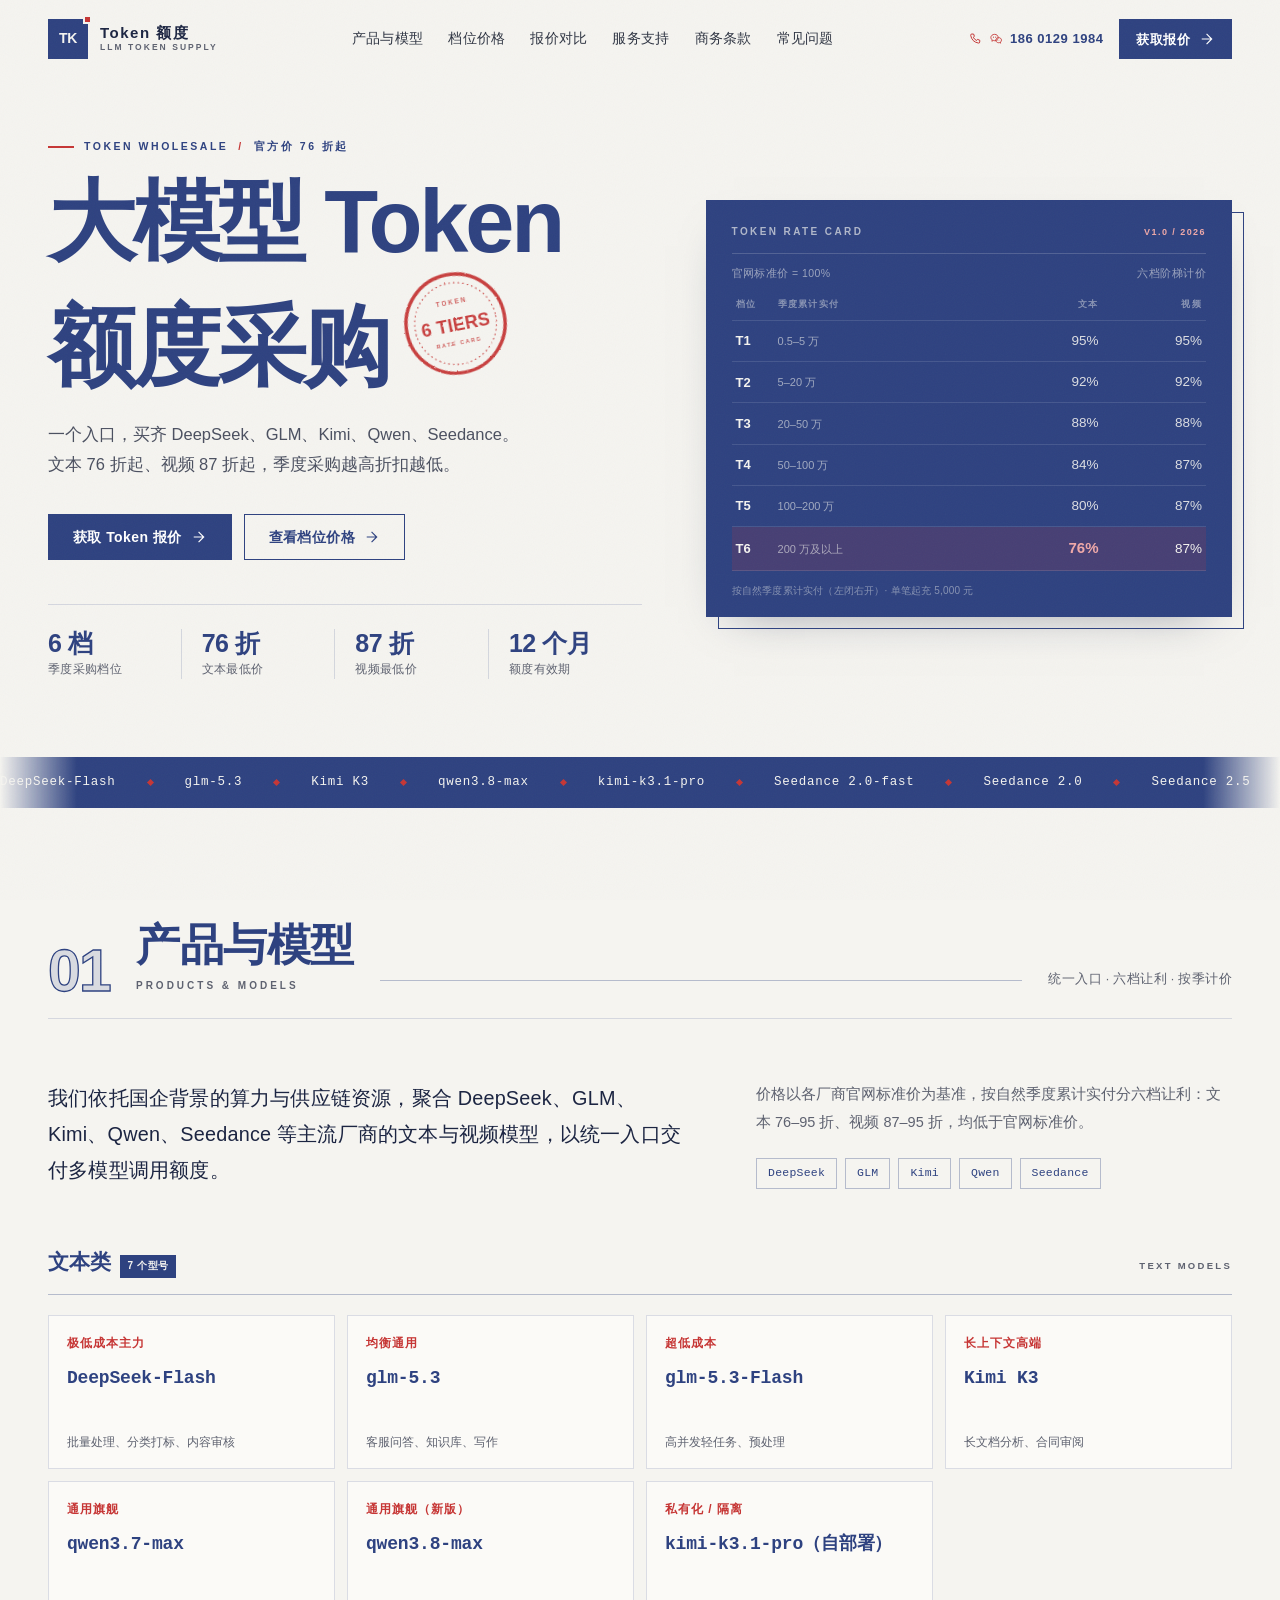
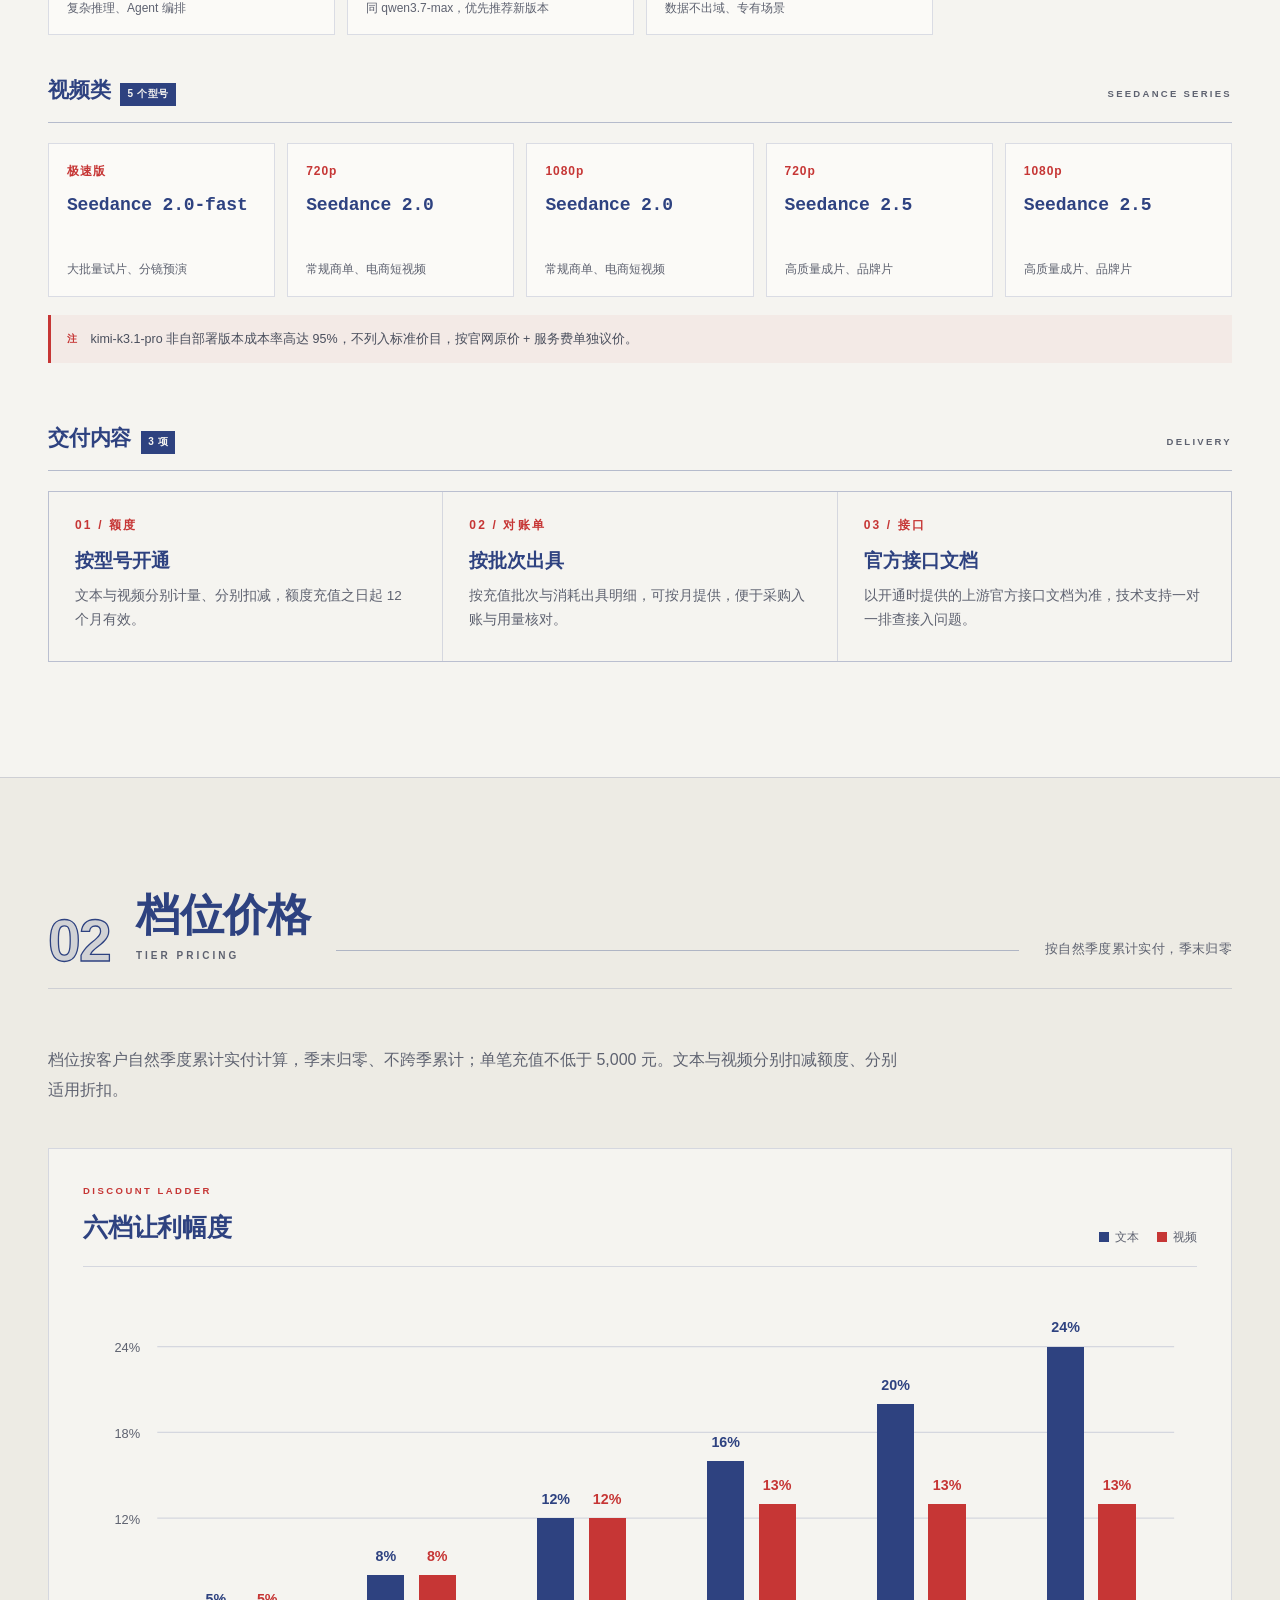
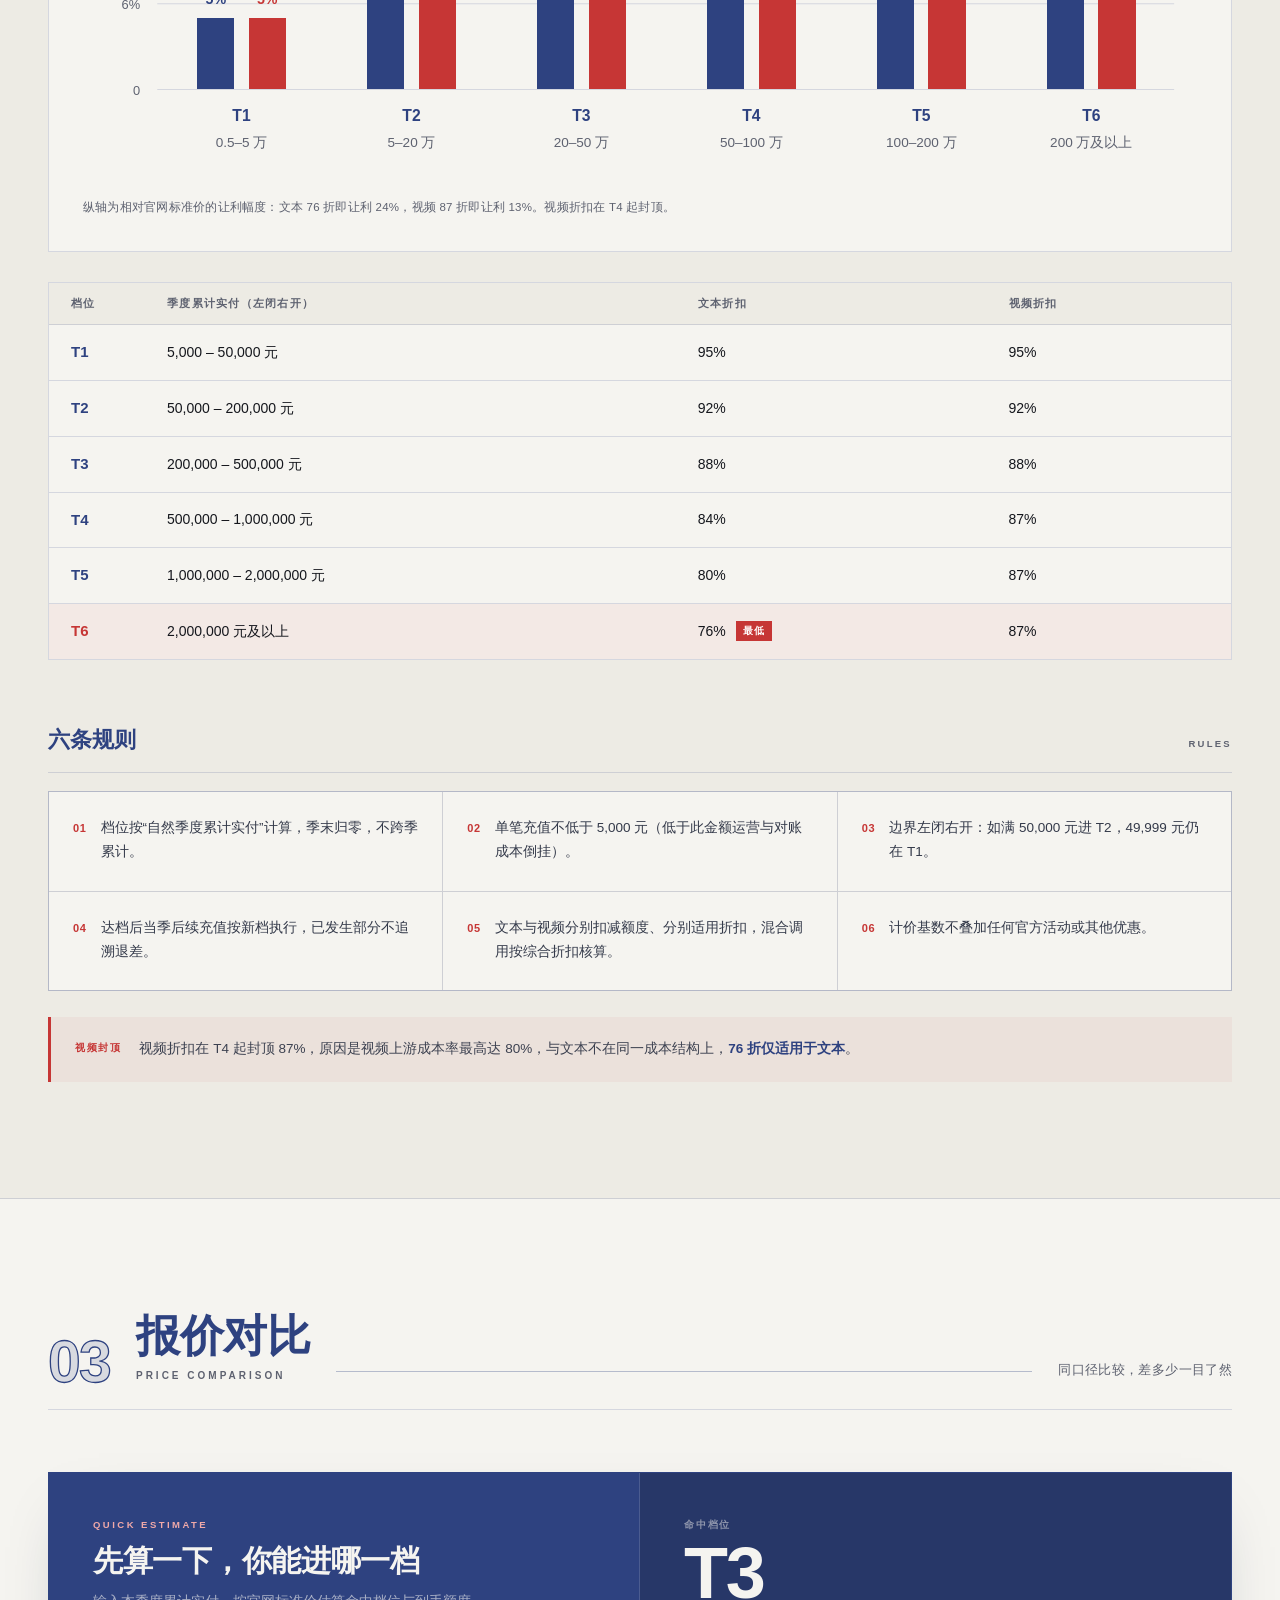
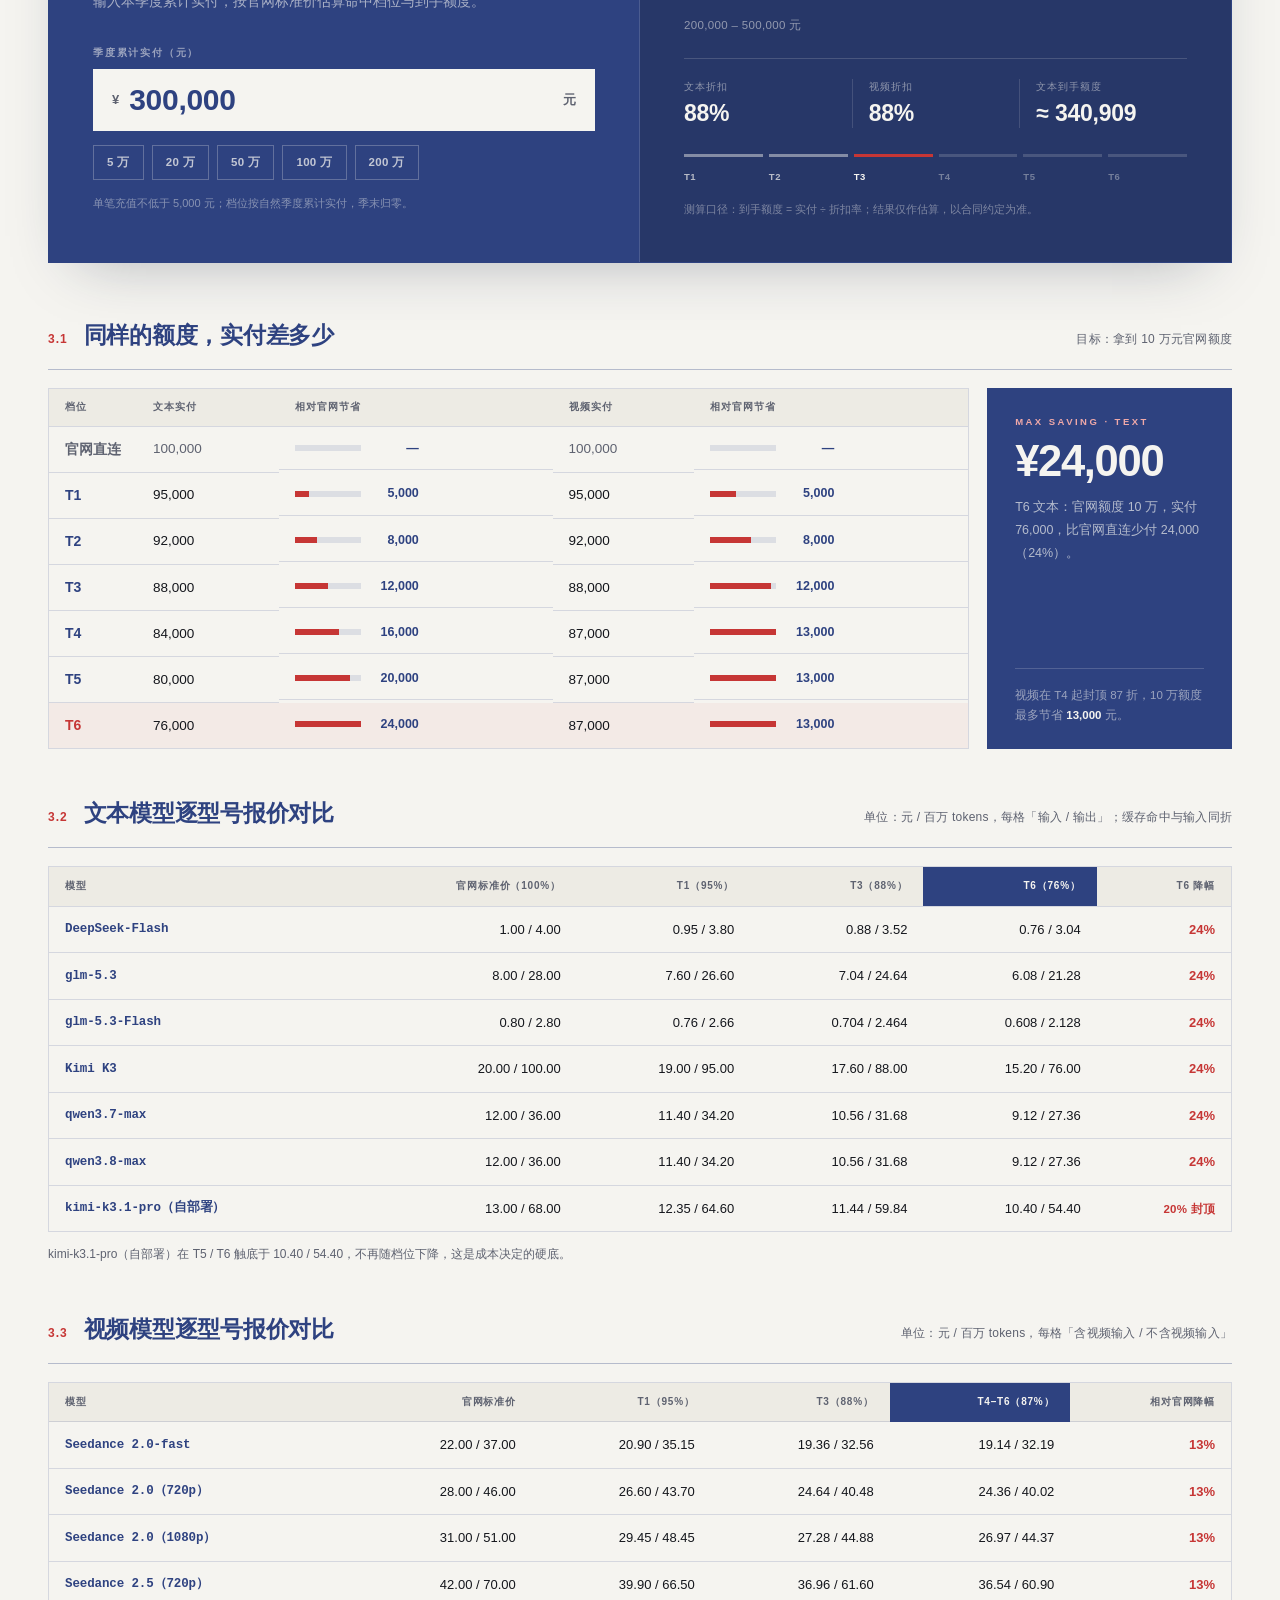
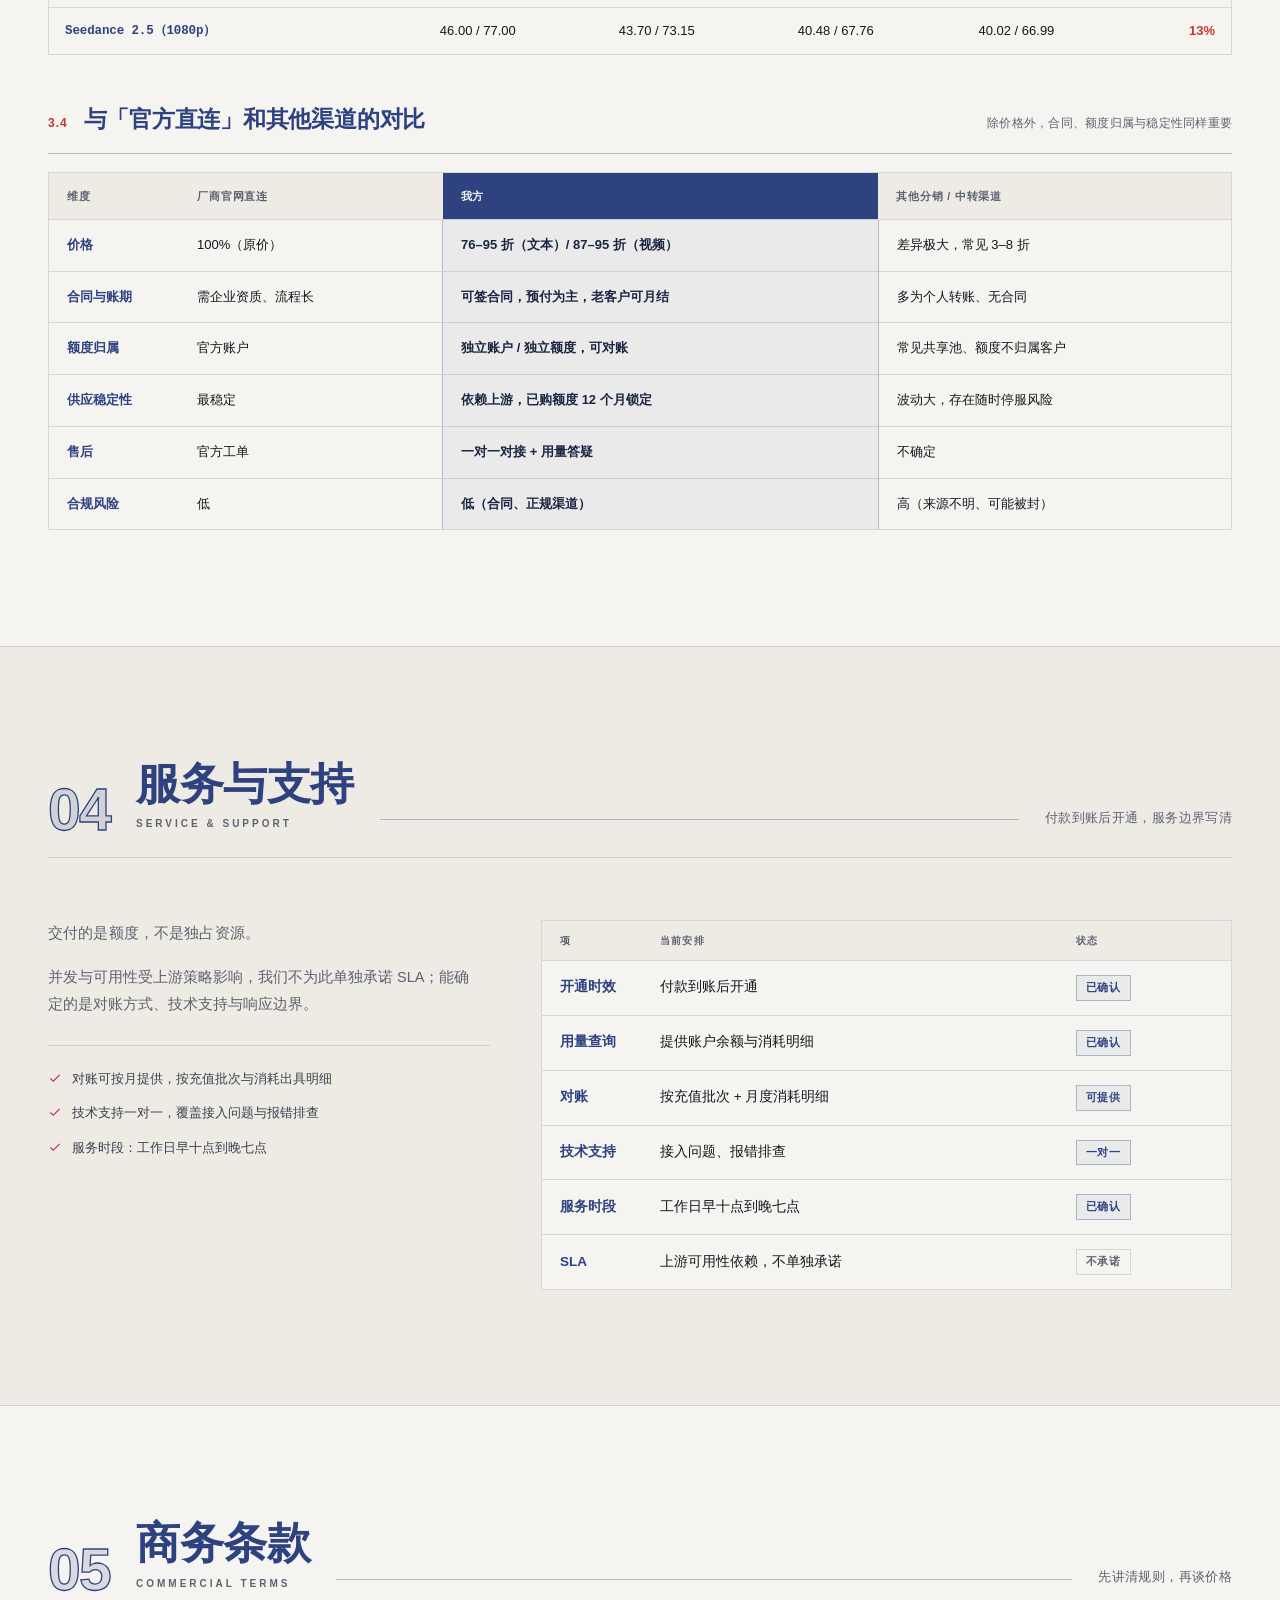
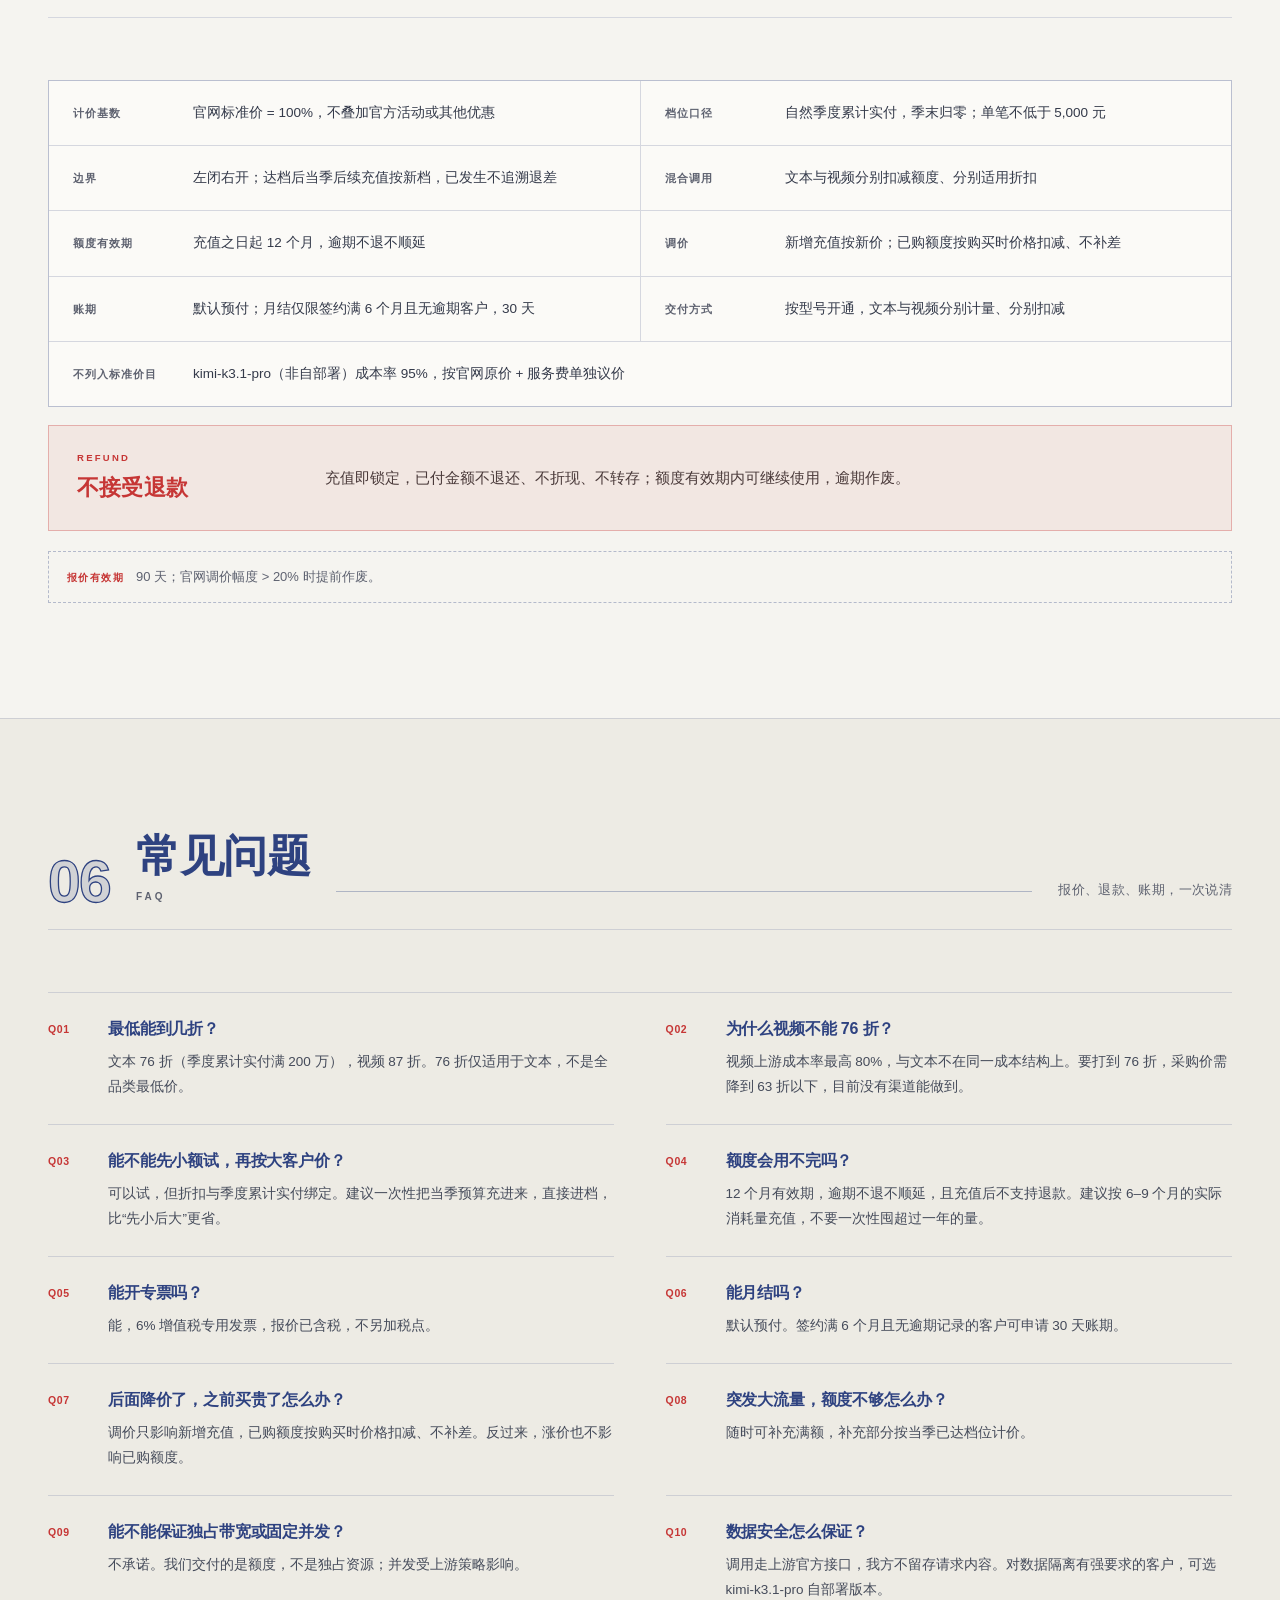
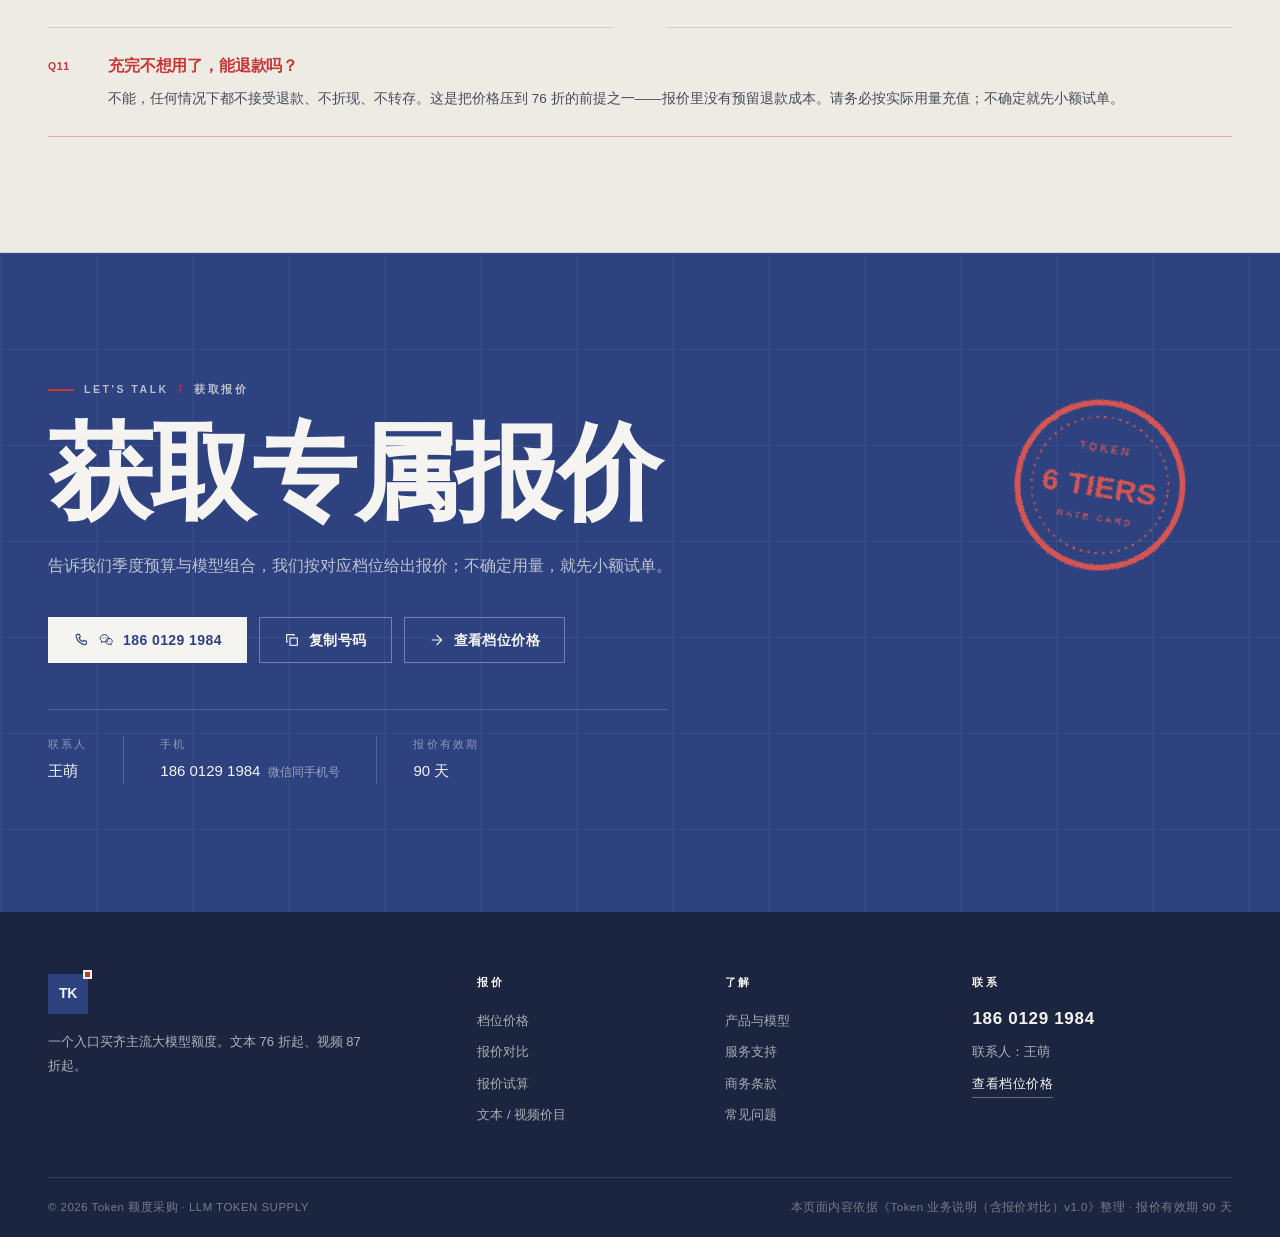
==== token/index.html @ f83b751c "恢复 Token 额度采购页（无 PDF，增值税仅保留在常见问题）" ====
<!doctype html>
<html lang="zh-CN">
<head>
  <meta charset="utf-8">
  <meta name="viewport" content="width=device-width, initial-scale=1">
  <title>大模型 Token 额度采购 · 文本 76 折起 / 视频 87 折起</title>
  <meta name="description" content="一个入口买齐 DeepSeek、GLM、Kimi、Qwen、Seedance 的文本与视频 Token 额度。官网标准价 76 折起，季度采购越高折扣越低，付款到账后开通。">
  <meta name="theme-color" content="#F5F4F0">
  <meta property="og:title" content="大模型 Token 额度采购 · 文本 76 折起 / 视频 87 折起">
  <meta property="og:description" content="一个入口买齐 DeepSeek / GLM / Kimi / Qwen / Seedance 的文本与视频额度；文本 76 折起、视频 87 折起，季度采购越高折扣越低。">
  <meta property="og:type" content="website">
  <meta property="og:url" content="https://zhizhuer9110.github.io/game-qa-site/token/">
  <meta property="og:site_name" content="Token 额度采购">
  <meta property="og:locale" content="zh_CN">
  <meta property="og:image" content="https://zhizhuer9110.github.io/game-qa-site/token/assets/og-cover.jpg">
  <meta property="og:image:width" content="1200">
  <meta property="og:image:height" content="630">
  <meta property="og:image:alt" content="大模型 Token 额度采购 · 文本 76 折起，视频 87 折起">
  <meta name="twitter:card" content="summary_large_image">
  <link rel="canonical" href="https://zhizhuer9110.github.io/game-qa-site/token/">
  <link rel="icon" href="assets/favicon.svg" type="image/svg+xml">
  <script>document.documentElement.classList.add("js");</script>
  <link rel="stylesheet" href="assets/token.css?v=20261116g">
  <script type="application/ld+json">
  {
    "@context": "https://schema.org",
    "@graph": [
      {
        "@type": "Service",
        "name": "大模型 Token 额度采购",
        "serviceType": "大模型 Token 额度采购与交付",
        "description": "一个入口买齐 DeepSeek、GLM、Kimi、Qwen、Seedance 的文本与视频 Token 额度；官网标准价 76 折起，按自然季度累计实付分六档计价。",
        "areaServed": "CN",
        "provider": {
          "@type": "Organization",
          "name": "Token 额度采购",
          "telephone": "+86-186-0129-1984"
        }
      },
      {
        "@type": "FAQPage",
        "mainEntity": [
          {"@type":"Question","name":"最低能到几折？","acceptedAnswer":{"@type":"Answer","text":"文本 76 折（季度累计实付满 200 万），视频 87 折。76 折仅适用于文本，不是全品类最低价。"}},
          {"@type":"Question","name":"为什么视频不能 76 折？","acceptedAnswer":{"@type":"Answer","text":"视频上游成本率最高 80%，与文本不在同一成本结构上。要打到 76 折，采购价需降到 63 折以下，目前没有渠道能做到。"}},
          {"@type":"Question","name":"能不能先小额试，再按大客户价？","acceptedAnswer":{"@type":"Answer","text":"可以试，但折扣与季度累计实付绑定。建议一次性把当季预算充进来，直接进档，比先小后大更省。"}},
          {"@type":"Question","name":"额度会用不完吗？","acceptedAnswer":{"@type":"Answer","text":"12 个月有效期，逾期不退不顺延，且充值后不支持退款。建议按 6–9 个月的实际消耗量充值，不要一次性囤超过一年的量。"}},
          {"@type":"Question","name":"能开专票吗？","acceptedAnswer":{"@type":"Answer","text":"能，6% 增值税专用发票，报价已含税，不另加税点。"}},
          {"@type":"Question","name":"能月结吗？","acceptedAnswer":{"@type":"Answer","text":"默认预付。签约满 6 个月且无逾期记录的客户可申请 30 天账期。"}},
          {"@type":"Question","name":"后面降价了，之前买贵了怎么办？","acceptedAnswer":{"@type":"Answer","text":"调价只影响新增充值，已购额度按购买时价格扣减、不补差。反过来，涨价也不影响已购额度。"}},
          {"@type":"Question","name":"突发大流量，额度不够怎么办？","acceptedAnswer":{"@type":"Answer","text":"随时可补充满额，补充部分按当季已达档位计价。"}},
          {"@type":"Question","name":"能不能保证独占带宽或固定并发？","acceptedAnswer":{"@type":"Answer","text":"不承诺。我们交付的是额度，不是独占资源；并发受上游策略影响。"}},
          {"@type":"Question","name":"数据安全怎么保证？","acceptedAnswer":{"@type":"Answer","text":"调用走上游官方接口，我方不留存请求内容。对数据隔离有强要求的客户，可选 kimi-k3.1-pro 自部署版本。"}},
          {"@type":"Question","name":"充完不想用了，能退款吗？","acceptedAnswer":{"@type":"Answer","text":"不能，任何情况下都不接受退款、不折现、不转存。报价里没有预留退款成本，请务必按实际用量充值；不确定就先小额试单。"}}
        ]
      }
    ]
  }
  </script>
</head>
<body>
<a class="skip-link" href="#main">跳到主要内容</a>

<!-- SVG 图标与印章 -->
<svg class="sprite" xmlns="http://www.w3.org/2000/svg" aria-hidden="true" focusable="false">
  <defs>
    <filter id="stamp-rough" x="-20%" y="-20%" width="140%" height="140%">
      <feTurbulence type="fractalNoise" baseFrequency="0.85" numOctaves="3" seed="7" result="noise"/>
      <feDisplacementMap in="SourceGraphic" in2="noise" scale="3.2" xChannelSelector="R" yChannelSelector="G"/>
    </filter>
  </defs>
  <symbol id="stamp" viewBox="0 0 200 200">
    <g filter="url(#stamp-rough)" fill="none" stroke="currentColor">
      <circle cx="100" cy="100" r="86" stroke-width="6"/>
      <circle cx="100" cy="100" r="71" stroke-width="2" stroke-dasharray="1 7" stroke-linecap="round"/>
    </g>
    <g filter="url(#stamp-rough)" fill="currentColor" text-anchor="middle" font-family="Arial Black, Arial, sans-serif" font-weight="900">
      <text x="100" y="66" font-size="11" letter-spacing="3.4" opacity=".85">TOKEN</text>
      <text x="100" y="112" font-size="31" letter-spacing=".5">6 TIERS</text>
      <text x="100" y="137" font-size="9.5" letter-spacing="2.8" opacity=".85">RATE CARD</text>
    </g>
  </symbol>
  <symbol id="i-arrow" viewBox="0 0 24 24"><path d="M5 12h13M12 5l7 7-7 7" fill="none" stroke="currentColor" stroke-width="1.8" stroke-linecap="square"/></symbol>
  <symbol id="i-phone" viewBox="0 0 24 24"><path d="M6.6 3.5h3l1.4 4-2 1.4a12 12 0 005.7 5.7l1.4-2 4 1.4v3a2 2 0 01-2.2 2A16.5 16.5 0 014.6 5.7a2 2 0 012-2.2z" fill="none" stroke="currentColor" stroke-width="1.7" stroke-linejoin="round"/></symbol>
  <symbol id="i-wechat" viewBox="0 0 24 24">
    <path d="M9.6 4C6 4 3.2 6.4 3.2 9.4c0 1.7.9 3.2 2.4 4.2l-.7 2.2 2.4-1.2c.6.2 1.3.3 2 .3 3.6 0 6.4-2.4 6.4-5.5S13.2 4 9.6 4Z" fill="none" stroke="currentColor" stroke-width="1.5" stroke-linejoin="round"/>
    <path d="M16.4 9.6c2.8 0 5 1.9 5 4.3 0 1.3-.7 2.5-1.9 3.4l.6 1.8-1.9-.9c-.5.1-1 .2-1.6.2-2.8 0-5-1.9-5-4.3s2.2-4.5 4.8-4.5Z" fill="none" stroke="currentColor" stroke-width="1.5" stroke-linejoin="round"/>
    <circle cx="7.6" cy="8.8" r=".9" fill="currentColor"/>
    <circle cx="11.5" cy="8.8" r=".9" fill="currentColor"/>
    <circle cx="14.2" cy="14" r=".7" fill="currentColor"/>
    <circle cx="17.1" cy="14" r=".7" fill="currentColor"/>
  </symbol>
  <symbol id="i-copy" viewBox="0 0 24 24"><rect x="9" y="9" width="11" height="11" fill="none" stroke="currentColor" stroke-width="1.7"/><path d="M15 6V4H4v11h2" fill="none" stroke="currentColor" stroke-width="1.7"/></symbol>
  <symbol id="i-check" viewBox="0 0 24 24"><path d="M4 12.5l5 5L20 6.5" fill="none" stroke="currentColor" stroke-width="2"/></symbol>
  <symbol id="i-download" viewBox="0 0 24 24"><path d="M12 3v12m0 0l-4.5-4.5M12 15l4.5-4.5M4 20h16" fill="none" stroke="currentColor" stroke-width="1.8" stroke-linecap="square"/></symbol>
  <symbol id="i-menu" viewBox="0 0 24 24"><path d="M3 6h18M3 12h18M3 18h18" stroke="currentColor" stroke-width="1.8"/></symbol>
</svg>

<header class="site-header" id="siteHeader">
  <div class="shell header-inner">
    <a class="brand" href="#top" aria-label="Token 额度 首页">
      <span class="brand-mark" aria-hidden="true">TK<span class="brand-dot"></span></span>
      <span class="brand-text">
        <strong>Token 额度</strong>
        <em>LLM TOKEN SUPPLY</em>
      </span>
    </a>

    <nav class="nav" id="primaryNav" aria-label="主导航">
      <a href="#model" data-nav="model">产品与模型</a>
      <a href="#tiers" data-nav="tiers">档位价格</a>
      <a href="#price" data-nav="price">报价对比</a>
      <a href="#support" data-nav="support">服务支持</a>
      <a href="#terms" data-nav="terms">商务条款</a>
      <a href="#faq" data-nav="faq">常见问题</a>

      <div class="nav-foot">
        <a class="nav-tel" href="tel:+8618601291984">186 0129 1984</a>
        <p>联系人：王萌 · 报价有效期 90 天</p>
        <a class="btn btn-outline" href="#contact" data-nav="contact">获取 Token 报价<svg class="ico" aria-hidden="true"><use href="#i-arrow"/></svg></a>
      </div>
    </nav>

    <div class="header-actions">
      <a class="header-tel" href="tel:+8618601291984" title="电话 / 微信同号">
        <svg class="ico" aria-hidden="true"><use href="#i-phone"/></svg>
        <svg class="ico ico-wechat" aria-hidden="true"><use href="#i-wechat"/></svg>
        186 0129 1984
      </a>
      <a class="btn btn-sm" href="#contact">获取报价<svg class="ico" aria-hidden="true"><use href="#i-arrow"/></svg></a>
      <button class="menu-btn" id="menuBtn" type="button" aria-label="打开菜单" aria-expanded="false" aria-controls="primaryNav">
        <span></span><span></span>
      </button>
    </div>
  </div>
</header>

<main id="main">

  <!-- HERO -->
  <section class="hero" id="top">
    <div class="shell hero-grid">
      <div class="hero-copy">
        <p class="eyebrow reveal"><span class="tick" aria-hidden="true"></span>TOKEN WHOLESALE<span class="eyebrow-extra"><i>/</i>官方价 76 折起</span></p>
        <h1 class="hero-title reveal" style="--d:60ms">
          <span class="line">大模型 Token</span>
          <span class="line">额度采购<svg class="stamp stamp-hero" aria-hidden="true"><use href="#stamp"/></svg></span>
        </h1>
        <p class="hero-lede reveal" style="--d:140ms">
          一个入口，买齐 DeepSeek、GLM、Kimi、Qwen、Seedance。<span class="nowrap">文本 76 折起</span>、<span class="nowrap">视频 87 折起</span>，<span class="nowrap">季度采购越高折扣越低</span>。
        </p>
        <div class="hero-actions reveal" style="--d:200ms">
          <a class="btn" href="#contact">获取 Token 报价<svg class="ico" aria-hidden="true"><use href="#i-arrow"/></svg></a>
          <a class="btn btn-outline" href="#tiers">查看档位价格<svg class="ico" aria-hidden="true"><use href="#i-arrow"/></svg></a>
        </div>
        <ul class="hero-stats reveal" style="--d:260ms">
          <li><strong data-count="6" data-suffix=" 档">6 档</strong><span>季度采购档位</span></li>
          <li><strong data-count="76" data-suffix=" 折">76 折</strong><span>文本最低价</span></li>
          <li><strong data-count="87" data-suffix=" 折">87 折</strong><span>视频最低价</span></li>
          <li><strong data-count="12" data-suffix=" 个月">12 个月</strong><span>额度有效期</span></li>
        </ul>
      </div>

      <div class="hero-rate reveal" style="--d:180ms">
        <aside class="rate-card" aria-label="六档费率卡">
          <div class="rate-top">
            <span class="rate-kicker">TOKEN RATE CARD</span>
            <span class="rate-ver">V1.0 / 2026</span>
          </div>
          <div class="rate-sub">
            <span>官网标准价 = 100%</span>
            <span>六档阶梯计价</span>
          </div>
          <table class="rate-table">
            <thead>
              <tr><th scope="col">档位</th><th scope="col">季度累计实付</th><th scope="col">文本</th><th scope="col">视频</th></tr>
            </thead>
            <tbody>
              <tr><th scope="row">T1</th><td class="range">0.5–5 万</td><td>95%</td><td>95%</td></tr>
              <tr><th scope="row">T2</th><td class="range">5–20 万</td><td>92%</td><td>92%</td></tr>
              <tr><th scope="row">T3</th><td class="range">20–50 万</td><td>88%</td><td>88%</td></tr>
              <tr><th scope="row">T4</th><td class="range">50–100 万</td><td>84%</td><td>87%</td></tr>
              <tr><th scope="row">T5</th><td class="range">100–200 万</td><td>80%</td><td>87%</td></tr>
              <tr class="is-best"><th scope="row">T6</th><td class="range">200 万及以上</td><td>76%</td><td>87%</td></tr>
            </tbody>
          </table>
          <p class="rate-foot">按自然季度累计实付（左闭右开）· 单笔起充 5,000 元</p>
        </aside>
      </div>
    </div>

    <div class="marquee" aria-hidden="true">
      <div class="marquee-track">
        <div class="marquee-group">
          <span>DeepSeek-Flash</span><i></i><span>glm-5.3</span><i></i><span>Kimi K3</span><i></i><span>qwen3.8-max</span><i></i><span>kimi-k3.1-pro</span><i></i><span>Seedance 2.0-fast</span><i></i><span>Seedance 2.0</span><i></i><span>Seedance 2.5</span><i></i>
        </div>
        <div class="marquee-group">
          <span>DeepSeek-Flash</span><i></i><span>glm-5.3</span><i></i><span>Kimi K3</span><i></i><span>qwen3.8-max</span><i></i><span>kimi-k3.1-pro</span><i></i><span>Seedance 2.0-fast</span><i></i><span>Seedance 2.0</span><i></i><span>Seedance 2.5</span><i></i>
        </div>
      </div>
    </div>
  </section>

  <!-- 01 产品与模型 -->
  <section class="section" id="model">
    <div class="shell">
      <header class="sec-head reveal">
        <span class="sec-no">01</span>
        <div class="sec-title">
          <h2>产品与模型</h2>
          <p class="sec-en">PRODUCTS &amp; MODELS</p>
        </div>
        <span class="sec-line" aria-hidden="true"></span>
        <p class="sec-side">统一入口 · 六档让利 · 按季计价</p>
      </header>

      <div class="intro-grid">
        <p class="lead-p reveal">我们依托国企背景的算力与供应链资源，聚合 DeepSeek、GLM、Kimi、Qwen、Seedance 等主流厂商的文本与视频模型，以统一入口交付多模型调用额度。</p>
        <div class="intro-side reveal" style="--d:90ms">
          <p>价格以各厂商官网标准价为基准，按自然季度累计实付分六档让利：文本 76–95 折、视频 87–95 折，均低于官网标准价。</p>
          <ul class="vendor-chips" aria-label="覆盖厂商">
            <li>DeepSeek</li><li>GLM</li><li>Kimi</li><li>Qwen</li><li>Seedance</li>
          </ul>
        </div>
      </div>

      <div class="model-block reveal">
        <div class="block-head">
          <h3>文本类<span class="count">7 个型号</span></h3>
          <span class="block-en">TEXT MODELS</span>
        </div>
        <ul class="model-grid">
          <li class="model-card">
            <p class="mc-pos">极低成本主力</p>
            <h4 class="mc-name">DeepSeek-Flash</h4>
            <p class="mc-scene">批量处理、分类打标、内容审核</p>
          </li>
          <li class="model-card">
            <p class="mc-pos">均衡通用</p>
            <h4 class="mc-name">glm-5.3</h4>
            <p class="mc-scene">客服问答、知识库、写作</p>
          </li>
          <li class="model-card">
            <p class="mc-pos">超低成本</p>
            <h4 class="mc-name">glm-5.3-Flash</h4>
            <p class="mc-scene">高并发轻任务、预处理</p>
          </li>
          <li class="model-card">
            <p class="mc-pos">长上下文高端</p>
            <h4 class="mc-name">Kimi K3</h4>
            <p class="mc-scene">长文档分析、合同审阅</p>
          </li>
          <li class="model-card">
            <p class="mc-pos">通用旗舰</p>
            <h4 class="mc-name">qwen3.7-max</h4>
            <p class="mc-scene">复杂推理、Agent 编排</p>
          </li>
          <li class="model-card">
            <p class="mc-pos">通用旗舰（新版）</p>
            <h4 class="mc-name">qwen3.8-max</h4>
            <p class="mc-scene">同 qwen3.7-max，优先推荐新版本</p>
          </li>
          <li class="model-card">
            <p class="mc-pos">私有化 / 隔离</p>
            <h4 class="mc-name">kimi-k3.1-pro（自部署）</h4>
            <p class="mc-scene">数据不出域、专有场景</p>
          </li>
        </ul>
      </div>

      <div class="model-block reveal" style="--d:80ms">
        <div class="block-head">
          <h3>视频类<span class="count">5 个型号</span></h3>
          <span class="block-en">SEEDANCE SERIES</span>
        </div>
        <ul class="model-grid model-grid-video">
          <li class="model-card">
            <p class="mc-pos">极速版</p>
            <h4 class="mc-name">Seedance 2.0-fast</h4>
            <p class="mc-scene">大批量试片、分镜预演</p>
          </li>
          <li class="model-card">
            <p class="mc-pos">720p</p>
            <h4 class="mc-name">Seedance 2.0</h4>
            <p class="mc-scene">常规商单、电商短视频</p>
          </li>
          <li class="model-card">
            <p class="mc-pos">1080p</p>
            <h4 class="mc-name">Seedance 2.0</h4>
            <p class="mc-scene">常规商单、电商短视频</p>
          </li>
          <li class="model-card">
            <p class="mc-pos">720p</p>
            <h4 class="mc-name">Seedance 2.5</h4>
            <p class="mc-scene">高质量成片、品牌片</p>
          </li>
          <li class="model-card">
            <p class="mc-pos">1080p</p>
            <h4 class="mc-name">Seedance 2.5</h4>
            <p class="mc-scene">高质量成片、品牌片</p>
          </li>
        </ul>
        <p class="inline-note"><span class="note-k">注</span>kimi-k3.1-pro 非自部署版本成本率高达 95%，不列入标准价目，按官网原价 + 服务费单独议价。</p>
      </div>

      <div class="deliver-block reveal">
        <div class="block-head">
          <h3>交付内容<span class="count">3 项</span></h3>
          <span class="block-en">DELIVERY</span>
        </div>
        <div class="deliver-row">
          <article class="deliver-item">
            <span class="di-no">01 / 额度</span>
            <h3>按型号开通</h3>
            <p>文本与视频分别计量、分别扣减，额度充值之日起 12 个月有效。</p>
          </article>
          <article class="deliver-item">
            <span class="di-no">02 / 对账单</span>
            <h3>按批次出具</h3>
            <p>按充值批次与消耗出具明细，可按月提供，便于采购入账与用量核对。</p>
          </article>
          <article class="deliver-item">
            <span class="di-no">03 / 接口</span>
            <h3>官方接口文档</h3>
            <p>以开通时提供的上游官方接口文档为准，技术支持一对一排查接入问题。</p>
          </article>
        </div>
      </div>
    </div>
  </section>

  <!-- 02 档位价格 -->
  <section class="section section-tint" id="tiers">
    <div class="shell">
      <header class="sec-head reveal">
        <span class="sec-no">02</span>
        <div class="sec-title">
          <h2>档位价格</h2>
          <p class="sec-en">TIER PRICING</p>
        </div>
        <span class="sec-line" aria-hidden="true"></span>
        <p class="sec-side">按自然季度累计实付，季末归零</p>
      </header>

      <p class="sec-lede reveal">档位按客户自然季度累计实付计算，季末归零、不跨季累计；单笔充值不低于 5,000 元。文本与视频分别扣减额度、分别适用折扣。</p>

      <figure class="chart-panel reveal">
        <figcaption>
          <div>
            <p class="kicker">DISCOUNT LADDER</p>
            <h3>六档让利幅度</h3>
          </div>
          <ul class="legend">
            <li><i class="is-text" aria-hidden="true"></i>文本</li>
            <li><i class="is-video" aria-hidden="true"></i>视频</li>
          </ul>
        </figcaption>
        <div class="chart-scroll">
          <svg class="ladder" viewBox="0 0 780 352" role="img" aria-labelledby="ladderTitle ladderDesc">
            <title id="ladderTitle">六档让利幅度</title>
            <desc id="ladderDesc">文本让利从 T1 的 5% 递增到 T6 的 24%；视频让利从 5% 递增到 13%，T4 起封顶为 87 折。</desc>

            <!-- grid -->
            <g class="grid-lines" aria-hidden="true">
              <line x1="52" y1="286" x2="764" y2="286"/>
              <line x1="52" y1="226" x2="764" y2="226"/>
              <line x1="52" y1="166" x2="764" y2="166"/>
              <line x1="52" y1="106" x2="764" y2="106"/>
              <line x1="52" y1="46" x2="764" y2="46"/>
            </g>
            <g class="axis-labels" aria-hidden="true">
              <text x="40" y="50" text-anchor="end">24%</text>
              <text x="40" y="110" text-anchor="end">18%</text>
              <text x="40" y="170" text-anchor="end">12%</text>
              <text x="40" y="230" text-anchor="end">6%</text>
              <text x="40" y="290" text-anchor="end">0</text>
            </g>

            <!-- T1 -->
            <g class="bar-group">
              <rect class="bar bar-text" x="80" y="236" width="26" height="50"/>
              <rect class="bar bar-video" x="116" y="236" width="26" height="50"/>
              <text class="v-label v-text" x="93" y="226" text-anchor="middle">5%</text>
              <text class="v-label v-video" x="129" y="226" text-anchor="middle">5%</text>
              <text class="t-label" x="111" y="308" text-anchor="middle">T1</text>
              <text class="t-range" x="111" y="326" text-anchor="middle">0.5–5 万</text>
            </g>
            <!-- T2 -->
            <g class="bar-group">
              <rect class="bar bar-text" x="199" y="206" width="26" height="80"/>
              <rect class="bar bar-video" x="235" y="206" width="26" height="80"/>
              <text class="v-label v-text" x="212" y="196" text-anchor="middle">8%</text>
              <text class="v-label v-video" x="248" y="196" text-anchor="middle">8%</text>
              <text class="t-label" x="230" y="308" text-anchor="middle">T2</text>
              <text class="t-range" x="230" y="326" text-anchor="middle">5–20 万</text>
            </g>
            <!-- T3 -->
            <g class="bar-group">
              <rect class="bar bar-text" x="318" y="166" width="26" height="120"/>
              <rect class="bar bar-video" x="354" y="166" width="26" height="120"/>
              <text class="v-label v-text" x="331" y="156" text-anchor="middle">12%</text>
              <text class="v-label v-video" x="367" y="156" text-anchor="middle">12%</text>
              <text class="t-label" x="349" y="308" text-anchor="middle">T3</text>
              <text class="t-range" x="349" y="326" text-anchor="middle">20–50 万</text>
            </g>
            <!-- T4 -->
            <g class="bar-group">
              <rect class="bar bar-text" x="437" y="126" width="26" height="160"/>
              <rect class="bar bar-video" x="473" y="156" width="26" height="130"/>
              <text class="v-label v-text" x="450" y="116" text-anchor="middle">16%</text>
              <text class="v-label v-video" x="486" y="146" text-anchor="middle">13%</text>
              <text class="t-label" x="468" y="308" text-anchor="middle">T4</text>
              <text class="t-range" x="468" y="326" text-anchor="middle">50–100 万</text>
            </g>
            <!-- T5 -->
            <g class="bar-group">
              <rect class="bar bar-text" x="556" y="86" width="26" height="200"/>
              <rect class="bar bar-video" x="592" y="156" width="26" height="130"/>
              <text class="v-label v-text" x="569" y="76" text-anchor="middle">20%</text>
              <text class="v-label v-video" x="605" y="146" text-anchor="middle">13%</text>
              <text class="t-label" x="587" y="308" text-anchor="middle">T5</text>
              <text class="t-range" x="587" y="326" text-anchor="middle">100–200 万</text>
            </g>
            <!-- T6 -->
            <g class="bar-group">
              <rect class="bar bar-text" x="675" y="46" width="26" height="240"/>
              <rect class="bar bar-video" x="711" y="156" width="26" height="130"/>
              <text class="v-label v-text" x="688" y="36" text-anchor="middle">24%</text>
              <text class="v-label v-video" x="724" y="146" text-anchor="middle">13%</text>
              <text class="t-label" x="706" y="308" text-anchor="middle">T6</text>
              <text class="t-range" x="706" y="326" text-anchor="middle">200 万及以上</text>
            </g>
          </svg>
        </div>
        <p class="scroll-hint">左右滑动查看 T4–T6 <span aria-hidden="true">→</span></p>
        <p class="chart-note">纵轴为相对官网标准价的让利幅度：文本 76 折即让利 24%，视频 87 折即让利 13%。视频折扣在 T4 起封顶。</p>
      </figure>

      <div class="table-wrap reveal" role="region" aria-label="六档档位表" tabindex="0">
        <table class="tier-table">
          <thead>
            <tr><th scope="col">档位</th><th scope="col">季度累计实付（左闭右开）</th><th scope="col">文本折扣</th><th scope="col">视频折扣</th></tr>
          </thead>
          <tbody>
            <tr><th scope="row">T1</th><td>5,000 – 50,000 元</td><td>95%</td><td>95%</td></tr>
            <tr><th scope="row">T2</th><td>50,000 – 200,000 元</td><td>92%</td><td>92%</td></tr>
            <tr><th scope="row">T3</th><td>200,000 – 500,000 元</td><td>88%</td><td>88%</td></tr>
            <tr><th scope="row">T4</th><td>500,000 – 1,000,000 元</td><td>84%</td><td>87%</td></tr>
            <tr><th scope="row">T5</th><td>1,000,000 – 2,000,000 元</td><td>80%</td><td>87%</td></tr>
            <tr class="is-best"><th scope="row">T6</th><td>2,000,000 元及以上</td><td>76%<span class="best-tag">最低</span></td><td>87%</td></tr>
          </tbody>
        </table>
      </div>

      <div class="rules-head reveal">
        <h3>六条规则</h3>
        <span>RULES</span>
      </div>
      <ol class="rules-grid">
        <li class="reveal"><span class="rule-no">01</span><p>档位按“自然季度累计实付”计算，季末归零，不跨季累计。</p></li>
        <li class="reveal" style="--d:60ms"><span class="rule-no">02</span><p>单笔充值不低于 5,000 元（低于此金额运营与对账成本倒挂）。</p></li>
        <li class="reveal" style="--d:120ms"><span class="rule-no">03</span><p>边界左闭右开：如满 50,000 元进 T2，49,999 元仍在 T1。</p></li>
        <li class="reveal" style="--d:60ms"><span class="rule-no">04</span><p>达档后当季后续充值按新档执行，已发生部分不追溯退差。</p></li>
        <li class="reveal" style="--d:120ms"><span class="rule-no">05</span><p>文本与视频分别扣减额度、分别适用折扣，混合调用按综合折扣核算。</p></li>
        <li class="reveal" style="--d:180ms"><span class="rule-no">06</span><p>计价基数不叠加任何官方活动或其他优惠。</p></li>
      </ol>

      <aside class="callout reveal">
        <span class="callout-k">视频封顶</span>
        <p>视频折扣在 T4 起封顶 87%，原因是视频上游成本率最高达 80%，与文本不在同一成本结构上，<strong>76 折仅适用于文本</strong>。</p>
      </aside>
    </div>
  </section>

  <!-- 03 报价对比 -->
  <section class="section" id="price">
    <div class="shell">
      <header class="sec-head reveal">
        <span class="sec-no">03</span>
        <div class="sec-title">
          <h2>报价对比</h2>
          <p class="sec-en">PRICE COMPARISON</p>
        </div>
        <span class="sec-line" aria-hidden="true"></span>
        <p class="sec-side">同口径比较，差多少一目了然</p>
      </header>

      <div class="calc-panel reveal" id="calc">
        <div class="calc-copy">
          <p class="kicker">QUICK ESTIMATE</p>
          <h3>先算一下，你能进哪一档</h3>
          <p class="calc-intro">输入本季度累计实付，按官网标准价估算命中档位与到手额度。</p>
          <label class="calc-label" for="spend">季度累计实付（元）</label>
          <div class="calc-input">
            <span class="cur" aria-hidden="true">¥</span>
            <input id="spend" type="text" inputmode="numeric" value="300,000" autocomplete="off" aria-describedby="calcHint">
            <span class="unit" aria-hidden="true">元</span>
          </div>
          <div class="calc-presets" role="group" aria-label="快捷金额">
            <button type="button" data-amount="50000">5 万</button>
            <button type="button" data-amount="200000">20 万</button>
            <button type="button" data-amount="500000">50 万</button>
            <button type="button" data-amount="1000000">100 万</button>
            <button type="button" data-amount="2000000">200 万</button>
          </div>
          <p class="calc-hint" id="calcHint">单笔充值不低于 5,000 元；档位按自然季度累计实付，季末归零。</p>
        </div>
        <div class="calc-out" aria-live="polite">
          <div class="calc-tier">
            <span>命中档位</span>
            <strong id="calcTier">T3</strong>
            <em id="calcRange">200,000 – 500,000 元</em>
          </div>
          <dl class="calc-metrics">
            <div><dt>文本折扣</dt><dd id="calcText">88%</dd></div>
            <div><dt>视频折扣</dt><dd id="calcVideo">88%</dd></div>
            <div><dt>文本到手额度</dt><dd id="calcQuota">≈ 340,909</dd></div>
          </dl>
          <div class="tier-meter" id="tierMeter" aria-hidden="true">
            <span data-tier="T1">T1</span>
            <span data-tier="T2">T2</span>
            <span data-tier="T3">T3</span>
            <span data-tier="T4">T4</span>
            <span data-tier="T5">T5</span>
            <span data-tier="T6">T6</span>
          </div>
          <p class="calc-note">测算口径：到手额度 = 实付 ÷ 折扣率；结果仅作估算，以合同约定为准。</p>
        </div>
      </div>

      <div class="sub-head reveal">
        <span class="sub-no">3.1</span>
        <h3>同样的额度，实付差多少</h3>
        <p>目标：拿到 10 万元官网额度</p>
      </div>
      <div class="quota-grid">
        <div class="table-wrap reveal" role="region" aria-label="10 万元额度实付对比" tabindex="0">
          <table class="quota-table">
            <thead>
              <tr><th scope="col">档位</th><th scope="col">文本实付</th><th scope="col">相对官网节省</th><th scope="col">视频实付</th><th scope="col">相对官网节省</th></tr>
            </thead>
            <tbody>
              <tr class="is-base"><th scope="row">官网直连</th><td>100,000</td><td class="save-cell"><span class="save-bar"><i style="--w:0%"></i></span><b>—</b></td><td>100,000</td><td class="save-cell"><span class="save-bar"><i style="--w:0%"></i></span><b>—</b></td></tr>
              <tr><th scope="row">T1</th><td>95,000</td><td class="save-cell"><span class="save-bar"><i style="--w:20.8%"></i></span><b>5,000</b></td><td>95,000</td><td class="save-cell"><span class="save-bar"><i style="--w:38.5%"></i></span><b>5,000</b></td></tr>
              <tr><th scope="row">T2</th><td>92,000</td><td class="save-cell"><span class="save-bar"><i style="--w:33.3%"></i></span><b>8,000</b></td><td>92,000</td><td class="save-cell"><span class="save-bar"><i style="--w:61.5%"></i></span><b>8,000</b></td></tr>
              <tr><th scope="row">T3</th><td>88,000</td><td class="save-cell"><span class="save-bar"><i style="--w:50%"></i></span><b>12,000</b></td><td>88,000</td><td class="save-cell"><span class="save-bar"><i style="--w:92.3%"></i></span><b>12,000</b></td></tr>
              <tr><th scope="row">T4</th><td>84,000</td><td class="save-cell"><span class="save-bar"><i style="--w:66.7%"></i></span><b>16,000</b></td><td>87,000</td><td class="save-cell"><span class="save-bar"><i style="--w:100%"></i></span><b>13,000</b></td></tr>
              <tr><th scope="row">T5</th><td>80,000</td><td class="save-cell"><span class="save-bar"><i style="--w:83.3%"></i></span><b>20,000</b></td><td>87,000</td><td class="save-cell"><span class="save-bar"><i style="--w:100%"></i></span><b>13,000</b></td></tr>
              <tr class="is-best"><th scope="row">T6</th><td>76,000</td><td class="save-cell"><span class="save-bar"><i style="--w:100%"></i></span><b>24,000</b></td><td>87,000</td><td class="save-cell"><span class="save-bar"><i style="--w:100%"></i></span><b>13,000</b></td></tr>
            </tbody>
          </table>
        </div>

        <aside class="quota-side reveal" style="--d:90ms">
          <div>
            <p class="kicker">MAX SAVING · TEXT</p>
            <strong class="quota-big">¥24,000</strong>
            <p class="quota-sub">T6 文本：官网额度 10 万，实付 76,000，比官网直连少付 24,000（24%）。</p>
          </div>
          <div class="quota-foot">
            <p>视频在 T4 起封顶 87 折，10 万额度最多节省 <strong>13,000</strong> 元。</p>
          </div>
        </aside>
      </div>

      <div class="sub-head reveal">
        <span class="sub-no">3.2</span>
        <h3>文本模型逐型号报价对比</h3>
        <p>单位：元 / 百万 tokens，每格「输入 / 输出」；缓存命中与输入同折</p>
      </div>
      <div class="table-wrap reveal" role="region" aria-label="文本模型报价对比" tabindex="0">
        <table class="price-table">
          <thead>
            <tr><th scope="col">模型</th><th scope="col">官网标准价（100%）</th><th scope="col">T1（95%）</th><th scope="col">T3（88%）</th><th scope="col" class="col-best">T6（76%）</th><th scope="col">T6 降幅</th></tr>
          </thead>
          <tbody>
            <tr><th scope="row">DeepSeek-Flash</th><td>1.00 / 4.00</td><td>0.95 / 3.80</td><td>0.88 / 3.52</td><td class="col-best">0.76 / 3.04</td><td><span class="cut">24%</span></td></tr>
            <tr><th scope="row">glm-5.3</th><td>8.00 / 28.00</td><td>7.60 / 26.60</td><td>7.04 / 24.64</td><td class="col-best">6.08 / 21.28</td><td><span class="cut">24%</span></td></tr>
            <tr><th scope="row">glm-5.3-Flash</th><td>0.80 / 2.80</td><td>0.76 / 2.66</td><td>0.704 / 2.464</td><td class="col-best">0.608 / 2.128</td><td><span class="cut">24%</span></td></tr>
            <tr><th scope="row">Kimi K3</th><td>20.00 / 100.00</td><td>19.00 / 95.00</td><td>17.60 / 88.00</td><td class="col-best">15.20 / 76.00</td><td><span class="cut">24%</span></td></tr>
            <tr><th scope="row">qwen3.7-max</th><td>12.00 / 36.00</td><td>11.40 / 34.20</td><td>10.56 / 31.68</td><td class="col-best">9.12 / 27.36</td><td><span class="cut">24%</span></td></tr>
            <tr><th scope="row">qwen3.8-max</th><td>12.00 / 36.00</td><td>11.40 / 34.20</td><td>10.56 / 31.68</td><td class="col-best">9.12 / 27.36</td><td><span class="cut">24%</span></td></tr>
            <tr><th scope="row">kimi-k3.1-pro（自部署）</th><td>13.00 / 68.00</td><td>12.35 / 64.60</td><td>11.44 / 59.84</td><td class="col-best">10.40 / 54.40</td><td><span class="cut is-capped">20% 封顶</span></td></tr>
          </tbody>
        </table>
      </div>
      <p class="scroll-hint">左右滑动查看 T1 / T3 / T6 完整价目 <span aria-hidden="true">→</span></p>
      <p class="table-note reveal">kimi-k3.1-pro（自部署）在 T5 / T6 触底于 10.40 / 54.40，不再随档位下降，这是成本决定的硬底。</p>

      <div class="sub-head reveal">
        <span class="sub-no">3.3</span>
        <h3>视频模型逐型号报价对比</h3>
        <p>单位：元 / 百万 tokens，每格「含视频输入 / 不含视频输入」</p>
      </div>
      <div class="table-wrap reveal" role="region" aria-label="视频模型报价对比" tabindex="0">
        <table class="price-table">
          <thead>
            <tr><th scope="col">模型</th><th scope="col">官网标准价</th><th scope="col">T1（95%）</th><th scope="col">T3（88%）</th><th scope="col" class="col-best">T4–T6（87%）</th><th scope="col">相对官网降幅</th></tr>
          </thead>
          <tbody>
            <tr><th scope="row">Seedance 2.0-fast</th><td>22.00 / 37.00</td><td>20.90 / 35.15</td><td>19.36 / 32.56</td><td class="col-best">19.14 / 32.19</td><td><span class="cut">13%</span></td></tr>
            <tr><th scope="row">Seedance 2.0（720p）</th><td>28.00 / 46.00</td><td>26.60 / 43.70</td><td>24.64 / 40.48</td><td class="col-best">24.36 / 40.02</td><td><span class="cut">13%</span></td></tr>
            <tr><th scope="row">Seedance 2.0（1080p）</th><td>31.00 / 51.00</td><td>29.45 / 48.45</td><td>27.28 / 44.88</td><td class="col-best">26.97 / 44.37</td><td><span class="cut">13%</span></td></tr>
            <tr><th scope="row">Seedance 2.5（720p）</th><td>42.00 / 70.00</td><td>39.90 / 66.50</td><td>36.96 / 61.60</td><td class="col-best">36.54 / 60.90</td><td><span class="cut">13%</span></td></tr>
            <tr><th scope="row">Seedance 2.5（1080p）</th><td>46.00 / 77.00</td><td>43.70 / 73.15</td><td>40.48 / 67.76</td><td class="col-best">40.02 / 66.99</td><td><span class="cut">13%</span></td></tr>
          </tbody>
        </table>
      </div>
      <p class="scroll-hint">左右滑动查看 T4–T6 视频价目 <span aria-hidden="true">→</span></p>

      <div class="sub-head reveal">
        <span class="sub-no">3.4</span>
        <h3>与「官方直连」和其他渠道的对比</h3>
        <p>除价格外，合同、额度归属与稳定性同样重要</p>
      </div>
      <div class="table-wrap reveal" role="region" aria-label="渠道对比" tabindex="0">
        <table class="compare-table">
          <thead>
            <tr><th scope="col">维度</th><th scope="col">厂商官网直连</th><th scope="col" class="col-us">我方</th><th scope="col">其他分销 / 中转渠道</th></tr>
          </thead>
          <tbody>
            <tr><th scope="row">价格</th><td>100%（原价）</td><td class="col-us">76–95 折（文本）/ 87–95 折（视频）</td><td>差异极大，常见 3–8 折</td></tr>
            <tr><th scope="row">合同与账期</th><td>需企业资质、流程长</td><td class="col-us">可签合同，预付为主，老客户可月结</td><td>多为个人转账、无合同</td></tr>
            <tr><th scope="row">额度归属</th><td>官方账户</td><td class="col-us">独立账户 / 独立额度，可对账</td><td>常见共享池、额度不归属客户</td></tr>
            <tr><th scope="row">供应稳定性</th><td>最稳定</td><td class="col-us">依赖上游，已购额度 12 个月锁定</td><td>波动大，存在随时停服风险</td></tr>
            <tr><th scope="row">售后</th><td>官方工单</td><td class="col-us">一对一对接 + 用量答疑</td><td>不确定</td></tr>
            <tr><th scope="row">合规风险</th><td>低</td><td class="col-us">低（合同、正规渠道）</td><td>高（来源不明、可能被封）</td></tr>
          </tbody>
        </table>
      </div>
      <p class="scroll-hint">左右滑动查看完整对比 <span aria-hidden="true">→</span></p>
    </div>
  </section>

  <!-- 04 服务与支持 -->
  <section class="section section-tint" id="support">
    <div class="shell">
      <header class="sec-head reveal">
        <span class="sec-no">04</span>
        <div class="sec-title">
          <h2>服务与支持</h2>
          <p class="sec-en">SERVICE &amp; SUPPORT</p>
        </div>
        <span class="sec-line" aria-hidden="true"></span>
        <p class="sec-side">付款到账后开通，服务边界写清</p>
      </header>

      <div class="support-grid">
        <div class="support-copy reveal">
          <p class="lead-p">交付的是额度，不是独占资源。</p>
          <p>并发与可用性受上游策略影响，我们不为此单独承诺 SLA；能确定的是对账方式、技术支持与响应边界。</p>
          <ul class="support-points">
            <li><svg class="ico" aria-hidden="true"><use href="#i-check"/></svg>对账可按月提供，按充值批次与消耗出具明细</li>
            <li><svg class="ico" aria-hidden="true"><use href="#i-check"/></svg>技术支持一对一，覆盖接入问题与报错排查</li>
            <li><svg class="ico" aria-hidden="true"><use href="#i-check"/></svg>服务时段：工作日早十点到晚七点</li>
          </ul>
        </div>

        <div class="table-wrap reveal" style="--d:90ms" role="region" aria-label="服务与支持安排" tabindex="0">
          <table class="support-table">
            <thead>
              <tr><th scope="col">项</th><th scope="col">当前安排</th><th scope="col">状态</th></tr>
            </thead>
            <tbody>
              <tr><th scope="row">开通时效</th><td>付款到账后开通</td><td><span class="status">已确认</span></td></tr>
              <tr><th scope="row">用量查询</th><td>提供账户余额与消耗明细</td><td><span class="status">已确认</span></td></tr>
              <tr><th scope="row">对账</th><td>按充值批次 + 月度消耗明细</td><td><span class="status">可提供</span></td></tr>
              <tr><th scope="row">技术支持</th><td>接入问题、报错排查</td><td><span class="status">一对一</span></td></tr>
              <tr><th scope="row">服务时段</th><td>工作日早十点到晚七点</td><td><span class="status">已确认</span></td></tr>
              <tr><th scope="row">SLA</th><td>上游可用性依赖，不单独承诺</td><td><span class="status is-none">不承诺</span></td></tr>
            </tbody>
          </table>
        </div>
      </div>

    </div>
  </section>

  <!-- 05 商务条款 -->
  <section class="section" id="terms">
    <div class="shell">
      <header class="sec-head reveal">
        <span class="sec-no">05</span>
        <div class="sec-title">
          <h2>商务条款</h2>
          <p class="sec-en">COMMERCIAL TERMS</p>
        </div>
        <span class="sec-line" aria-hidden="true"></span>
        <p class="sec-side">先讲清规则，再谈价格</p>
      </header>

      <dl class="terms-grid reveal">
        <div><dt>计价基数</dt><dd>官网标准价 = 100%，不叠加官方活动或其他优惠</dd></div>
        <div><dt>档位口径</dt><dd>自然季度累计实付，季末归零；单笔不低于 5,000 元</dd></div>
        <div><dt>边界</dt><dd>左闭右开；达档后当季后续充值按新档，已发生不追溯退差</dd></div>
        <div><dt>混合调用</dt><dd>文本与视频分别扣减额度、分别适用折扣</dd></div>
        <div><dt>额度有效期</dt><dd>充值之日起 12 个月，逾期不退不顺延</dd></div>
        <div><dt>调价</dt><dd>新增充值按新价；已购额度按购买时价格扣减、不补差</dd></div>
        <div><dt>账期</dt><dd>默认预付；月结仅限签约满 6 个月且无逾期客户，30 天</dd></div>
        <div><dt>交付方式</dt><dd>按型号开通，文本与视频分别计量、分别扣减</dd></div>
        <div class="is-wide"><dt>不列入标准价目</dt><dd>kimi-k3.1-pro（非自部署）成本率 95%，按官网原价 + 服务费单独议价</dd></div>
      </dl>

      <div class="refund-card reveal">
        <div class="refund-label">
          <span>REFUND</span>
          <strong>不接受退款</strong>
        </div>
        <p>充值即锁定，已付金额不退还、不折现、不转存；额度有效期内可继续使用，逾期作废。</p>
      </div>

      <p class="terms-foot reveal"><span>报价有效期</span>90 天；官网调价幅度 &gt; 20% 时提前作废。</p>
    </div>
  </section>

  <!-- 06 常见问题 -->
  <section class="section section-tint" id="faq">
    <div class="shell">
      <header class="sec-head reveal">
        <span class="sec-no">06</span>
        <div class="sec-title">
          <h2>常见问题</h2>
          <p class="sec-en">FAQ</p>
        </div>
        <span class="sec-line" aria-hidden="true"></span>
        <p class="sec-side">报价、退款、账期，一次说清</p>
      </header>

      <div class="faq-grid">
        <article class="faq-item reveal">
          <span class="faq-no">Q01</span>
          <div><h3>最低能到几折？</h3><p>文本 76 折（季度累计实付满 200 万），视频 87 折。76 折仅适用于文本，不是全品类最低价。</p></div>
        </article>
        <article class="faq-item reveal">
          <span class="faq-no">Q02</span>
          <div><h3>为什么视频不能 76 折？</h3><p>视频上游成本率最高 80%，与文本不在同一成本结构上。要打到 76 折，采购价需降到 63 折以下，目前没有渠道能做到。</p></div>
        </article>
        <article class="faq-item reveal">
          <span class="faq-no">Q03</span>
          <div><h3>能不能先小额试，再按大客户价？</h3><p>可以试，但折扣与季度累计实付绑定。建议一次性把当季预算充进来，直接进档，比“先小后大”更省。</p></div>
        </article>
        <article class="faq-item reveal">
          <span class="faq-no">Q04</span>
          <div><h3>额度会用不完吗？</h3><p>12 个月有效期，逾期不退不顺延，且充值后不支持退款。建议按 6–9 个月的实际消耗量充值，不要一次性囤超过一年的量。</p></div>
        </article>
        <article class="faq-item reveal">
          <span class="faq-no">Q05</span>
          <div><h3>能开专票吗？</h3><p>能，6% 增值税专用发票，报价已含税，不另加税点。</p></div>
        </article>
        <article class="faq-item reveal">
          <span class="faq-no">Q06</span>
          <div><h3>能月结吗？</h3><p>默认预付。签约满 6 个月且无逾期记录的客户可申请 30 天账期。</p></div>
        </article>
        <article class="faq-item reveal">
          <span class="faq-no">Q07</span>
          <div><h3>后面降价了，之前买贵了怎么办？</h3><p>调价只影响新增充值，已购额度按购买时价格扣减、不补差。反过来，涨价也不影响已购额度。</p></div>
        </article>
        <article class="faq-item reveal">
          <span class="faq-no">Q08</span>
          <div><h3>突发大流量，额度不够怎么办？</h3><p>随时可补充满额，补充部分按当季已达档位计价。</p></div>
        </article>
        <article class="faq-item reveal">
          <span class="faq-no">Q09</span>
          <div><h3>能不能保证独占带宽或固定并发？</h3><p>不承诺。我们交付的是额度，不是独占资源；并发受上游策略影响。</p></div>
        </article>
        <article class="faq-item reveal">
          <span class="faq-no">Q10</span>
          <div><h3>数据安全怎么保证？</h3><p>调用走上游官方接口，我方不留存请求内容。对数据隔离有强要求的客户，可选 kimi-k3.1-pro 自部署版本。</p></div>
        </article>
        <article class="faq-item is-alert reveal">
          <span class="faq-no">Q11</span>
          <div><h3>充完不想用了，能退款吗？</h3><p>不能，任何情况下都不接受退款、不折现、不转存。这是把价格压到 76 折的前提之一——报价里没有预留退款成本。请务必按实际用量充值；不确定就先小额试单。</p></div>
        </article>
      </div>
    </div>
  </section>

  <!-- 联系 -->
  <section class="contact" id="contact">
    <div class="shell contact-inner">
      <p class="eyebrow light reveal"><span class="tick" aria-hidden="true"></span>LET'S TALK<i>/</i>获取报价</p>
      <h2 class="contact-title reveal">获取专属报价</h2>
      <p class="contact-lede reveal" style="--d:80ms">告诉我们季度预算与模型组合，我们按对应档位给出报价；不确定用量，就先小额试单。</p>

      <div class="contact-actions reveal" style="--d:140ms">
        <a class="btn btn-light" href="tel:+8618601291984" title="电话 / 微信同号">
          <svg class="ico" aria-hidden="true"><use href="#i-phone"/></svg>
          <svg class="ico ico-wechat" aria-hidden="true"><use href="#i-wechat"/></svg>
          186 0129 1984
        </a>
        <button class="btn btn-ghost-light" type="button" data-copy="18601291984">
          <svg class="ico" aria-hidden="true"><use href="#i-copy"/></svg>
          复制号码
        </button>
        <a class="btn btn-ghost-light" href="#tiers">
          <svg class="ico" aria-hidden="true"><use href="#i-arrow"/></svg>
          查看档位价格
        </a>
      </div>

      <dl class="contact-meta reveal" style="--d:200ms">
        <div><dt>联系人</dt><dd>王萌</dd></div>
        <div><dt>手机</dt><dd><a href="tel:+8618601291984">186 0129 1984</a><span class="meta-wechat">微信同手机号</span></dd></div>
        <div><dt>报价有效期</dt><dd>90 天</dd></div>
      </dl>

      <svg class="stamp contact-stamp" aria-hidden="true"><use href="#stamp"/></svg>
    </div>
  </section>

</main>

<footer class="site-footer">
  <div class="shell footer-grid">
    <div class="footer-brand">
      <span class="brand-mark" aria-hidden="true">TK<span class="brand-dot"></span></span>
      <p>一个入口买齐主流大模型额度。文本 76 折起、视频 87 折起。</p>
    </div>
    <nav class="footer-nav" aria-label="页脚导航">
      <h3>报价</h3>
      <a href="#tiers">档位价格</a>
      <a href="#price">报价对比</a>
      <a href="#calc">报价试算</a>
      <a href="#price">文本 / 视频价目</a>
    </nav>
    <nav class="footer-nav" aria-label="页脚导航二">
      <h3>了解</h3>
      <a href="#model">产品与模型</a>
      <a href="#support">服务支持</a>
      <a href="#terms">商务条款</a>
      <a href="#faq">常见问题</a>
    </nav>
    <div class="footer-contact">
      <h3>联系</h3>
      <a href="tel:+8618601291984">186 0129 1984</a>
      <p>联系人：王萌</p>
      <a class="footer-cta" href="#tiers">查看档位价格</a>
    </div>
  </div>
  <div class="shell footer-bottom">
    <span>© <span id="year">2026</span> Token 额度采购 · LLM TOKEN SUPPLY</span>
    <span>本页面内容依据《Token 业务说明（含报价对比）v1.0》整理 · 报价有效期 90 天</span>
  </div>
</footer>

<div class="mobile-cta">
  <a class="btn" href="tel:+8618601291984"><svg class="ico" aria-hidden="true"><use href="#i-phone"/></svg>电话咨询</a>
  <a class="btn btn-outline" href="#tiers">查看价格</a>
</div>

<div class="nav-scrim" id="navScrim" aria-hidden="true"></div>
<div class="toast" id="toast" role="status" aria-live="polite"></div>

<script src="assets/token.js?v=20261114"></script>
</body>
</html>
---- token/assets/token.css ----
/* =========================================================
   Token 业务 · LLM TOKEN SERVICE
   设计系统沿用游戏测试服务官网：
   纸色 #F5F4F0 · 海军蓝 #2E4280 · 印章红 #C63635
   ========================================================= */

:root {
  --paper: #F5F4F0;
  --paper-2: #EDEBE4;
  --paper-3: #E4E1D8;
  --card: #FBFAF7;
  --navy: #2E4280;
  --navy-dark: #22305D;
  --navy-deep: #1B2540;
  --navy-ink: #1C2542;
  --red: #C63635;
  --red-light: #F0A9A8;
  --ink: #14161C;
  --muted: #5E6270;
  --line: rgba(46, 66, 128, .16);
  --line-strong: rgba(46, 66, 128, .32);
  --ease: cubic-bezier(.22, .61, .36, 1);
  --font-cn: "PingFang SC", "HarmonyOS Sans SC", "Source Han Sans SC", "Noto Sans SC", "Microsoft YaHei", sans-serif;
  --font-en: "Helvetica Neue", "Arial Black", "Segoe UI", Arial, sans-serif;
  --font-mono: ui-monospace, "SF Mono", "JetBrains Mono", Menlo, Consolas, monospace;
  --shadow: 0 24px 60px -30px rgba(27, 37, 64, .35);
}

*,
*::before,
*::after { box-sizing: border-box; }

html {
  scroll-behavior: smooth;
  scroll-padding-top: 96px;
  -webkit-text-size-adjust: 100%;
  -webkit-tap-highlight-color: rgba(46, 66, 128, .14);
}

body {
  margin: 0;
  background: var(--paper);
  color: var(--ink);
  font-family: var(--font-cn);
  font-size: 16px;
  line-height: 1.65;
  overflow-x: hidden;
  -webkit-font-smoothing: antialiased;
  -moz-osx-font-smoothing: grayscale;
}

body::after {
  content: "";
  position: fixed;
  inset: 0;
  z-index: 9999;
  pointer-events: none;
  opacity: .035;
  background-image: url("data:image/svg+xml,%3Csvg xmlns='http://www.w3.org/2000/svg' width='160' height='160'%3E%3Cfilter id='n'%3E%3CfeTurbulence type='fractalNoise' baseFrequency='.9' numOctaves='3'/%3E%3C/filter%3E%3Crect width='160' height='160' filter='url(%23n)'/%3E%3C/svg%3E");
}

::selection { background: var(--navy); color: var(--paper); }

img { display: block; max-width: 100%; height: auto; }
a { color: inherit; text-decoration: none; }
button { font: inherit; color: inherit; background: none; border: 0; cursor: pointer; }
h1, h2, h3, h4, p, figure, dl, dd, dt { margin: 0; }
ul, ol { margin: 0; padding: 0; list-style: none; }
svg { display: block; }
table { border-collapse: collapse; }

:focus-visible {
  outline: 2px solid var(--red);
  outline-offset: 3px;
}

.skip-link {
  position: fixed;
  top: -100px;
  left: 16px;
  z-index: 300;
  padding: 10px 16px;
  background: var(--navy);
  color: #fff;
  font-size: 14px;
  transition: top .2s;
}
.skip-link:focus { top: 12px; }

.sprite { position: absolute; width: 0; height: 0; overflow: hidden; }

.shell {
  width: min(1240px, calc(100% - 96px));
  margin-inline: auto;
}

.ico { width: 1em; height: 1em; flex: none; }

.nowrap { white-space: nowrap; }

/* ---------- Buttons ---------- */
.btn {
  display: inline-flex;
  align-items: center;
  justify-content: center;
  gap: 9px;
  padding: 14px 24px;
  background: var(--navy);
  border: 1px solid var(--navy);
  color: #fff;
  font-size: 14px;
  font-weight: 600;
  letter-spacing: .03em;
  line-height: 1;
  white-space: nowrap;
  touch-action: manipulation;
  transition: background .25s var(--ease), border-color .25s var(--ease),
              color .25s var(--ease), transform .25s var(--ease);
}
.btn .ico { width: 16px; height: 16px; }
.btn:hover { background: var(--red); border-color: var(--red); transform: translateY(-2px); }
.btn:active { transform: translateY(0); }

.btn-sm { padding: 11px 16px; font-size: 13px; }

.btn-outline {
  background: transparent;
  color: var(--navy);
}
.btn-outline:hover { background: var(--navy); border-color: var(--navy); color: var(--paper); }

.btn-light { background: var(--paper); border-color: var(--paper); color: var(--navy); }
.btn-light:hover { background: var(--red); border-color: var(--red); color: #fff; }

.btn-ghost-light {
  background: transparent;
  border-color: rgba(245, 244, 240, .35);
  color: var(--paper);
}
.btn-ghost-light:hover {
  background: rgba(245, 244, 240, .1);
  border-color: var(--paper);
  color: #fff;
}

/* ---------- Nav / header ---------- */
.nav-foot { display: none; }

.nav-scrim {
  position: fixed;
  inset: 0;
  z-index: 94;
  background: rgba(20, 22, 28, .42);
  opacity: 0;
  pointer-events: none;
  transition: opacity .35s var(--ease);
}
body.nav-open .nav-scrim { opacity: 1; pointer-events: auto; }
body.nav-open .site-header { background: var(--paper); border-bottom-color: var(--line); }
body.nav-open { overflow: hidden; }

.site-header {
  position: fixed;
  inset: 0 0 auto;
  z-index: 100;
  height: 78px;
  transition: background .3s var(--ease), box-shadow .3s var(--ease), border-color .3s var(--ease);
  border-bottom: 1px solid transparent;
}
.site-header.is-scrolled {
  background: rgba(245, 244, 240, .9);
  -webkit-backdrop-filter: blur(12px);
  backdrop-filter: blur(12px);
  border-bottom-color: var(--line);
}

.header-inner {
  display: flex;
  align-items: center;
  justify-content: space-between;
  gap: 24px;
  height: 78px;
}

.brand { display: flex; align-items: center; gap: 12px; flex: none; }

.brand-mark {
  position: relative;
  display: grid;
  place-items: center;
  width: 40px;
  height: 40px;
  background: var(--navy);
  color: var(--paper);
  font-family: var(--font-en);
  font-size: 14px;
  font-weight: 900;
  letter-spacing: -.02em;
}
.brand-dot {
  position: absolute;
  top: -4px;
  right: -4px;
  width: 9px;
  height: 9px;
  background: var(--red);
  border: 2px solid var(--paper);
}

.brand-text strong {
  display: block;
  font-size: 15px;
  font-weight: 700;
  letter-spacing: .1em;
  line-height: 1.25;
  color: var(--navy-ink);
}
.brand-text em {
  display: block;
  font-style: normal;
  font-family: var(--font-en);
  font-size: 8.5px;
  font-weight: 700;
  letter-spacing: .24em;
  color: var(--muted);
  line-height: 1.4;
}

.nav { display: flex; align-items: center; gap: 25px; }
.nav a {
  position: relative;
  padding: 6px 0;
  font-size: 13.5px;
  color: #303644;
  letter-spacing: .02em;
  transition: color .2s;
}
.nav a::after {
  content: "";
  position: absolute;
  left: 0;
  bottom: 0;
  width: 100%;
  height: 1.5px;
  background: var(--red);
  transform: scaleX(0);
  transform-origin: left;
  transition: transform .3s var(--ease);
}
.nav a:hover { color: var(--navy); }
.nav a:hover::after,
.nav a.is-active::after { transform: scaleX(1); }
.nav a.is-active { color: var(--navy); font-weight: 600; }

.header-actions { display: flex; align-items: center; gap: 16px; flex: none; }

.header-tel {
  display: inline-flex;
  align-items: center;
  gap: 7px;
  font-size: 13px;
  font-weight: 600;
  letter-spacing: .04em;
  color: var(--navy);
}
.header-tel .ico { width: 14px; height: 14px; color: var(--red); }
.header-tel:hover { color: var(--red); }

.menu-btn {
  display: none;
  flex-direction: column;
  align-items: center;
  justify-content: center;
  gap: 5px;
  width: 44px;
  height: 44px;
  border: 1px solid var(--line-strong);
  touch-action: manipulation;
}
.menu-btn span {
  display: block;
  width: 18px;
  height: 1.5px;
  background: var(--navy);
  transition: transform .3s var(--ease), opacity .2s;
}
.menu-btn[aria-expanded="true"] span:nth-child(1) { transform: translateY(3.25px) rotate(45deg); }
.menu-btn[aria-expanded="true"] span:nth-child(2) { transform: translateY(-3.25px) rotate(-45deg); }

/* ---------- Hero ---------- */
.hero {
  position: relative;
  padding-top: 138px;
  overflow: hidden;
}

.hero-grid {
  display: grid;
  grid-template-columns: 1.06fr .94fr;
  align-items: center;
  gap: clamp(32px, 5vw, 72px);
}

.eyebrow {
  display: flex;
  align-items: center;
  gap: 10px;
  font-family: var(--font-en);
  font-size: 10.5px;
  font-weight: 800;
  letter-spacing: .24em;
  color: var(--navy);
}
.eyebrow .tick { width: 26px; height: 2px; background: var(--red); }
.eyebrow i { font-style: normal; color: var(--red); }
.eyebrow-extra { display: inline-flex; align-items: center; gap: 10px; }

.hero-title {
  position: relative;
  margin: 24px 0 28px;
  font-size: clamp(54px, 6.9vw, 98px);
  font-weight: 800;
  line-height: .98;
  letter-spacing: -.035em;
  color: var(--navy);
}
.hero-title .line {
  position: relative;
  display: block;
  width: max-content;
  max-width: 100%;
}

.stamp { width: 100%; height: auto; aspect-ratio: 1; }
.stamp-hero {
  position: static;
  display: inline-block;
  width: clamp(88px, 9vw, 126px);
  margin-left: 10px;
  color: var(--red);
  transform: rotate(-11deg);
  vertical-align: -4px;
  opacity: .94;
  pointer-events: none;
}

.hero-lede {
  max-width: 35em;
  font-size: 16.5px;
  line-height: 1.85;
  color: #4B5060;
}

.hero-actions {
  display: flex;
  flex-wrap: wrap;
  gap: 12px;
  margin: 34px 0 44px;
}

.hero-stats {
  display: flex;
  padding-top: 24px;
  border-top: 1px solid var(--line);
}
.hero-stats li { flex: 1; padding-right: 14px; }
.hero-stats li + li {
  padding-left: 20px;
  border-left: 1px solid var(--line);
}
.hero-stats strong {
  display: block;
  font-family: var(--font-en);
  font-size: 25px;
  font-weight: 800;
  line-height: 1.15;
  color: var(--navy);
  letter-spacing: -.02em;
  font-variant-numeric: tabular-nums;
}
.hero-stats span {
  display: block;
  margin-top: 3px;
  font-size: 11.5px;
  letter-spacing: .03em;
  color: var(--muted);
}

/* ---------- Rate card ---------- */
.hero-rate { position: relative; }

.rate-card {
  position: relative;
  z-index: 0;
  padding: 24px 26px 18px;
  background: var(--navy);
  color: var(--paper);
  box-shadow: 0 18px 46px -28px rgba(27, 37, 64, .5);
}
.rate-card::before {
  content: "";
  position: absolute;
  inset: 12px -12px -12px 12px;
  border: 1px solid var(--navy);
  z-index: -1;
}

.rate-top {
  display: flex;
  align-items: baseline;
  justify-content: space-between;
  gap: 12px;
  padding-bottom: 12px;
  border-bottom: 1px solid rgba(245, 244, 240, .18);
}
.rate-kicker {
  font-family: var(--font-en);
  font-size: 10px;
  font-weight: 800;
  letter-spacing: .24em;
  color: rgba(245, 244, 240, .66);
}
.rate-ver {
  font-family: var(--font-en);
  font-size: 9px;
  font-weight: 700;
  letter-spacing: .16em;
  color: var(--red-light);
}

.rate-sub {
  display: flex;
  justify-content: space-between;
  gap: 10px;
  margin-top: 11px;
  font-size: 10.5px;
  letter-spacing: .04em;
  color: rgba(245, 244, 240, .55);
}

.rate-table {
  width: 100%;
  margin-top: 6px;
  font-variant-numeric: tabular-nums;
}
.rate-table th,
.rate-table td {
  padding: 9px 4px;
  border-bottom: 1px solid rgba(245, 244, 240, .12);
  text-align: right;
  white-space: nowrap;
}
.rate-table thead th {
  padding: 9px 4px 8px;
  font-size: 9px;
  font-weight: 600;
  letter-spacing: .14em;
  color: rgba(245, 244, 240, .46);
}
.rate-table th:first-child,
.rate-table td:first-child { text-align: left; }
.rate-table thead th:nth-child(2) { text-align: left; }
.rate-table tbody th {
  font-family: var(--font-en);
  font-size: 13px;
  font-weight: 800;
  color: var(--paper);
  width: 42px;
}
.rate-table tbody td {
  font-family: var(--font-en);
  font-size: 13.5px;
  color: rgba(245, 244, 240, .88);
}
.rate-table td.range {
  font-family: var(--font-cn);
  font-size: 11px;
  color: rgba(245, 244, 240, .58);
  text-align: left;
}
.rate-table tr.is-best { background: rgba(198, 54, 53, .16); }
.rate-table tr.is-best td:nth-child(3) {
  font-size: 15px;
  font-weight: 800;
  color: var(--red-light);
}
.rate-table tr.is-best td:nth-child(4) { color: var(--paper); }

.rate-foot {
  margin-top: 12px;
  font-size: 10px;
  line-height: 1.6;
  letter-spacing: .02em;
  color: rgba(245, 244, 240, .45);
}

/* ---------- Marquee ---------- */
.marquee {
  margin-top: 78px;
  padding: 15px 0;
  background: var(--navy);
  color: var(--paper);
  overflow: hidden;
  -webkit-mask-image: linear-gradient(90deg, transparent, #000 6%, #000 94%, transparent);
  mask-image: linear-gradient(90deg, transparent, #000 6%, #000 94%, transparent);
}
.marquee-track {
  display: flex;
  width: max-content;
  animation: marquee 46s linear infinite;
}
.marquee-group {
  display: flex;
  align-items: center;
  gap: 32px;
  padding-right: 32px;
  font-family: var(--font-mono);
  font-size: 12.5px;
  letter-spacing: .06em;
  white-space: nowrap;
}
.marquee-group i {
  width: 5px;
  height: 5px;
  background: var(--red);
  transform: rotate(45deg);
}
.marquee:hover .marquee-track { animation-play-state: paused; }

@keyframes marquee { to { transform: translateX(-50%); } }

/* ---------- Sections ---------- */
.section {
  position: relative;
  padding: clamp(72px, 9vw, 118px) 0;
}
.section-tint {
  background: var(--paper-2);
  border-top: 1px solid var(--line);
  border-bottom: 1px solid var(--line);
}

.sec-head {
  display: flex;
  align-items: flex-end;
  gap: 26px;
  padding-bottom: 24px;
  margin-bottom: clamp(40px, 5vw, 62px);
  border-bottom: 1px solid var(--line);
}
.sec-no {
  flex: none;
  font-family: var(--font-en);
  font-size: clamp(42px, 4.6vw, 64px);
  font-weight: 900;
  line-height: .78;
  letter-spacing: -.03em;
  color: rgba(46, 66, 128, .14);
  -webkit-text-stroke: 1.3px var(--navy);
}
.sec-title { flex: none; }
.sec-title h2 {
  font-size: clamp(30px, 3.4vw, 44px);
  font-weight: 800;
  line-height: 1.05;
  letter-spacing: -.01em;
  color: var(--navy);
  margin-bottom: 9px;
}
.sec-en {
  font-family: var(--font-en);
  font-size: 10px;
  font-weight: 700;
  letter-spacing: .3em;
  color: var(--muted);
}
.sec-line {
  flex: 1;
  height: 1px;
  margin-bottom: 13px;
  background: var(--line-strong);
}
.sec-side {
  flex: none;
  max-width: 240px;
  padding-bottom: 4px;
  font-size: 12.5px;
  line-height: 1.7;
  letter-spacing: .03em;
  text-align: right;
  color: var(--muted);
}

.sec-lede {
  max-width: 54em;
  margin: -6px 0 42px;
  font-size: 16px;
  line-height: 1.9;
  color: var(--muted);
}

.lead-p {
  font-size: clamp(19px, 1.55vw, 23px);
  font-weight: 500;
  line-height: 1.8;
  letter-spacing: .01em;
  color: var(--navy-ink);
}

.kicker {
  margin-bottom: 8px;
  font-family: var(--font-en);
  font-size: 9.5px;
  font-weight: 800;
  letter-spacing: .26em;
  color: var(--red);
}

/* ---------- 01 Business model ---------- */
.intro-grid {
  display: grid;
  grid-template-columns: 1.15fr .85fr;
  gap: clamp(32px, 5vw, 72px);
  align-items: start;
  margin-bottom: 56px;
}
.intro-side p {
  font-size: 14.5px;
  line-height: 1.9;
  color: var(--muted);
}
.vendor-chips {
  display: flex;
  flex-wrap: wrap;
  gap: 8px;
  margin-top: 22px;
}
.vendor-chips li {
  padding: 5px 11px;
  border: 1px solid var(--line-strong);
  background: var(--paper);
  font-family: var(--font-mono);
  font-size: 11.5px;
  letter-spacing: .02em;
  color: var(--navy);
}

.model-block { margin-top: 38px; }
.model-block:first-of-type { margin-top: 0; }

.block-head {
  display: flex;
  align-items: baseline;
  justify-content: space-between;
  gap: 16px;
  padding-bottom: 14px;
  margin-bottom: 20px;
  border-bottom: 1px solid var(--line-strong);
}
.block-head h3 {
  display: flex;
  align-items: baseline;
  gap: 10px;
  font-size: 21px;
  font-weight: 800;
  color: var(--navy);
  letter-spacing: -.01em;
}
.block-head .count {
  padding: 3px 7px;
  background: var(--navy);
  color: var(--paper);
  font-family: var(--font-en);
  font-size: 10px;
  font-weight: 800;
  letter-spacing: .06em;
}
.block-en {
  font-family: var(--font-en);
  font-size: 9.5px;
  font-weight: 700;
  letter-spacing: .24em;
  color: var(--muted);
}

.model-grid {
  display: grid;
  grid-template-columns: repeat(4, 1fr);
  gap: 12px;
}
.model-grid-video { grid-template-columns: repeat(5, 1fr); }

.model-card {
  display: flex;
  flex-direction: column;
  min-height: 154px;
  padding: 18px 18px 16px;
  background: var(--card);
  border: 1px solid var(--line);
  transition: background .28s var(--ease), border-color .28s var(--ease), transform .28s var(--ease);
}
.model-card:hover {
  background: var(--navy);
  border-color: var(--navy);
  transform: translateY(-3px);
}
.mc-pos {
  margin-bottom: 12px;
  font-size: 12px;
  font-weight: 700;
  letter-spacing: .08em;
  color: var(--red);
  transition: color .28s;
}
.mc-name {
  font-family: var(--font-mono);
  font-size: 18px;
  font-weight: 700;
  line-height: 1.35;
  letter-spacing: -.01em;
  color: var(--navy);
  word-break: break-word;
  transition: color .28s;
}
.mc-scene {
  margin-top: auto;
  padding-top: 14px;
  font-size: 12px;
  line-height: 1.7;
  color: var(--muted);
  transition: color .28s;
}
.model-card:hover .mc-pos { color: var(--red-light); }
.model-card:hover .mc-name { color: var(--paper); }
.model-card:hover .mc-scene { color: rgba(245, 244, 240, .68); }

.inline-note {
  display: flex;
  gap: 12px;
  align-items: flex-start;
  margin-top: 18px;
  padding: 13px 16px;
  border-left: 3px solid var(--red);
  background: rgba(198, 54, 53, .05);
  font-size: 12.5px;
  line-height: 1.8;
  color: #4A4F5D;
}
.note-k {
  flex: none;
  font-size: 10px;
  font-weight: 800;
  letter-spacing: .14em;
  color: var(--red);
  padding-top: 2px;
}

.deliver-block { margin-top: 58px; }
.deliver-row {
  display: grid;
  grid-template-columns: repeat(3, 1fr);
  gap: 1px;
  background: var(--line);
  border: 1px solid var(--line);
}
.deliver-item {
  background: var(--paper);
  padding: 24px 26px 28px;
}
.di-no {
  display: block;
  font-family: var(--font-en);
  font-size: 12px;
  font-weight: 800;
  letter-spacing: .18em;
  color: var(--red);
}
.deliver-item h3 {
  margin: 9px 0 8px;
  font-size: 19px;
  font-weight: 800;
  color: var(--navy);
}
.deliver-item p {
  font-size: 13.5px;
  line-height: 1.8;
  color: var(--muted);
}

/* ---------- 02 Tiers ---------- */
.chart-panel {
  margin: 0 0 30px;
  padding: clamp(22px, 3vw, 34px);
  background: var(--paper);
  border: 1px solid var(--line);
}
.chart-panel figcaption {
  display: flex;
  align-items: flex-end;
  justify-content: space-between;
  gap: 20px;
  padding-bottom: 18px;
  margin-bottom: 14px;
  border-bottom: 1px solid var(--line);
}
.chart-panel h3 {
  font-size: clamp(20px, 2.2vw, 25px);
  font-weight: 800;
  letter-spacing: -.01em;
  color: var(--navy);
}
.legend {
  display: flex;
  gap: 18px;
  font-size: 12px;
  color: var(--muted);
  white-space: nowrap;
}
.legend i {
  display: inline-block;
  width: 10px;
  height: 10px;
  margin-right: 6px;
  vertical-align: -1px;
}
.legend i.is-text { background: var(--navy); }
.legend i.is-video { background: var(--red); }

.chart-scroll { overflow-x: auto; -webkit-overflow-scrolling: touch; }
.ladder { display: block; width: 100%; height: auto; }

.ladder .grid-lines line {
  stroke: var(--line);
  stroke-width: .8;
}
.ladder .axis-labels text {
  font-family: var(--font-en);
  font-size: 9px;
  fill: var(--muted);
}
.ladder .bar { shape-rendering: crispEdges; }
.ladder .bar-text { fill: var(--navy); }
.ladder .bar-video { fill: var(--red); }
.ladder .v-label {
  font-family: var(--font-en);
  font-size: 10px;
  font-weight: 700;
}
.ladder .v-label.v-text { fill: var(--navy); }
.ladder .v-label.v-video { fill: var(--red); }
.ladder .t-label {
  font-family: var(--font-en);
  font-size: 11px;
  font-weight: 800;
  fill: var(--navy);
}
.ladder .t-range {
  font-family: var(--font-cn);
  font-size: 9.5px;
  fill: var(--muted);
}

.chart-note {
  margin-top: 14px;
  font-size: 11.5px;
  line-height: 1.7;
  letter-spacing: .02em;
  color: var(--muted);
}

.table-wrap {
  overflow-x: auto;
  -webkit-overflow-scrolling: touch;
  background: var(--paper);
  border: 1px solid var(--line);
}
.table-wrap:focus-visible { outline-offset: -2px; }

.scroll-hint {
  display: none;
  align-items: center;
  gap: 8px;
  margin-top: 10px;
  font-size: 11px;
  letter-spacing: .04em;
  color: var(--muted);
}
.is-scrollable + .scroll-hint { display: flex; }
.scroll-hint span { color: var(--red); font-size: 13px; }

.table-wrap.is-scrollable .price-table thead th:first-child,
.table-wrap.is-scrollable .price-table tbody th {
  position: sticky;
  left: 0;
  z-index: 2;
  background: var(--paper);
}
.table-wrap.is-scrollable .price-table thead th:first-child {
  z-index: 3;
  background: var(--paper-2);
}
.table-wrap.is-scrollable .price-table tbody th {
  box-shadow: 8px 0 12px -10px rgba(27, 37, 64, .35);
}

.tier-table {
  width: 100%;
  min-width: 660px;
  font-variant-numeric: tabular-nums;
}
.tier-table th,
.tier-table td {
  padding: 15px 22px;
  border-bottom: 1px solid var(--line);
  text-align: left;
  white-space: nowrap;
  font-size: 14px;
}
.tier-table thead th {
  padding: 12px 22px;
  background: var(--paper-2);
  font-size: 10.5px;
  font-weight: 700;
  letter-spacing: .12em;
  color: var(--muted);
}
.tier-table tbody th {
  width: 96px;
  font-family: var(--font-en);
  font-size: 15px;
  font-weight: 800;
  color: var(--navy);
}
.tier-table tbody tr:last-child th,
.tier-table tbody tr:last-child td { border-bottom: 0; }
.tier-table tbody tr:hover { background: rgba(46, 66, 128, .035); }
.tier-table tr.is-best { background: rgba(198, 54, 53, .06); }
.tier-table tr.is-best th { color: var(--red); }

.best-tag {
  display: inline-block;
  margin-left: 10px;
  padding: 2px 7px;
  background: var(--red);
  color: #fff;
  font-family: var(--font-cn);
  font-size: 9.5px;
  font-weight: 700;
  letter-spacing: .12em;
  vertical-align: 2px;
}

.rules-head {
  display: flex;
  align-items: baseline;
  justify-content: space-between;
  gap: 16px;
  margin: 62px 0 18px;
  padding-bottom: 14px;
  border-bottom: 1px solid var(--line);
}
.rules-head h3 {
  font-size: 22px;
  font-weight: 800;
  color: var(--navy);
}
.rules-head span {
  font-family: var(--font-en);
  font-size: 9.5px;
  font-weight: 700;
  letter-spacing: .24em;
  color: var(--muted);
}

.rules-grid {
  display: grid;
  grid-template-columns: repeat(3, 1fr);
  gap: 1px;
  background: var(--line);
  border: 1px solid var(--line);
}
.rules-grid li {
  display: flex;
  gap: 14px;
  align-items: flex-start;
  padding: 24px 24px 26px;
  background: var(--paper);
}
.rule-no {
  flex: none;
  padding-top: 3px;
  font-family: var(--font-en);
  font-size: 11px;
  font-weight: 800;
  letter-spacing: .06em;
  color: var(--red);
}
.rules-grid p {
  font-size: 13.5px;
  line-height: 1.8;
  color: #343A4A;
}

.callout {
  display: flex;
  gap: 18px;
  align-items: flex-start;
  margin-top: 26px;
  padding: 20px 24px;
  border-left: 3px solid var(--red);
  background: rgba(198, 54, 53, .055);
}
.callout-k {
  flex: none;
  padding-top: 3px;
  font-size: 10px;
  font-weight: 800;
  letter-spacing: .16em;
  color: var(--red);
}
.callout p {
  font-size: 13.5px;
  line-height: 1.85;
  color: #3C4150;
}
.callout strong { color: var(--navy); font-weight: 700; }

/* ---------- 03 Price ---------- */
.calc-panel {
  display: grid;
  grid-template-columns: 1fr 1fr;
  margin-bottom: 54px;
  background: var(--navy);
  color: var(--paper);
  border: 1px solid var(--navy);
  box-shadow: var(--shadow);
}
.calc-copy {
  padding: clamp(28px, 3.6vw, 44px);
  border-right: 1px solid rgba(245, 244, 240, .14);
}
.calc-copy .kicker { color: var(--red-light); }
.calc-copy h3 {
  margin-bottom: 10px;
  font-size: clamp(24px, 2.6vw, 30px);
  font-weight: 800;
  line-height: 1.3;
  letter-spacing: -.01em;
}
.calc-intro {
  max-width: 30em;
  margin-bottom: 30px;
  font-size: 13.5px;
  line-height: 1.85;
  color: rgba(245, 244, 240, .62);
}
.calc-label {
  display: block;
  margin-bottom: 8px;
  font-size: 10px;
  font-weight: 700;
  letter-spacing: .18em;
  color: rgba(245, 244, 240, .55);
}
.calc-input {
  display: flex;
  align-items: center;
  gap: 10px;
  height: 62px;
  padding: 0 18px;
  background: var(--paper);
  color: var(--navy-ink);
  border: 1px solid transparent;
  transition: border-color .2s;
}
.calc-input:focus-within { border-color: var(--red); }
.calc-input .cur,
.calc-input .unit {
  flex: none;
  font-family: var(--font-en);
  font-size: 13px;
  font-weight: 700;
  color: var(--muted);
}
.calc-input input {
  flex: 1;
  min-width: 0;
  width: 100%;
  padding: 0;
  border: 0;
  background: transparent;
  color: var(--navy);
  font-family: var(--font-en);
  font-size: clamp(24px, 2.4vw, 30px);
  font-weight: 800;
  letter-spacing: -.01em;
  font-variant-numeric: tabular-nums;
  outline: none;
  -moz-appearance: textfield;
}
.calc-input input::-webkit-outer-spin-button,
.calc-input input::-webkit-inner-spin-button { -webkit-appearance: none; margin: 0; }

.calc-presets {
  display: flex;
  flex-wrap: wrap;
  gap: 8px;
  margin-top: 14px;
}
.calc-presets button {
  padding: 7px 13px;
  border: 1px solid rgba(245, 244, 240, .26);
  color: rgba(245, 244, 240, .74);
  font-family: var(--font-en);
  font-size: 11.5px;
  font-weight: 600;
  letter-spacing: .03em;
  transition: background .2s, border-color .2s, color .2s;
}
.calc-presets button:hover { border-color: var(--paper); color: var(--paper); }
.calc-presets button.is-on {
  background: var(--paper);
  border-color: var(--paper);
  color: var(--navy);
}
.calc-hint {
  margin-top: 14px;
  font-size: 11px;
  line-height: 1.7;
  color: rgba(245, 244, 240, .45);
}
.calc-hint.is-invalid { color: var(--red-light); }

.calc-out {
  display: flex;
  flex-direction: column;
  padding: clamp(28px, 3.6vw, 44px);
  background: rgba(27, 37, 64, .38);
}
.calc-tier {
  padding-bottom: 20px;
  border-bottom: 1px solid rgba(245, 244, 240, .16);
}
.calc-tier > span {
  display: block;
  font-size: 10px;
  font-weight: 700;
  letter-spacing: .18em;
  color: rgba(245, 244, 240, .5);
}
.calc-tier strong {
  display: block;
  margin: 4px 0 2px;
  font-family: var(--font-en);
  font-size: clamp(52px, 6vw, 72px);
  font-weight: 800;
  line-height: 1;
  letter-spacing: -.03em;
  color: var(--paper);
}
.calc-tier em {
  font-style: normal;
  font-size: 11.5px;
  letter-spacing: .03em;
  color: rgba(245, 244, 240, .52);
}

.calc-metrics {
  display: grid;
  grid-template-columns: repeat(3, 1fr);
  gap: 0;
  margin-top: 20px;
}
.calc-metrics > div { padding-right: 14px; }
.calc-metrics > div + div {
  padding-left: 16px;
  border-left: 1px solid rgba(245, 244, 240, .14);
}
.calc-metrics dt {
  font-size: 10px;
  letter-spacing: .1em;
  color: rgba(245, 244, 240, .5);
}
.calc-metrics dd {
  margin-top: 5px;
  font-family: var(--font-en);
  font-size: clamp(18px, 1.9vw, 23px);
  font-weight: 800;
  line-height: 1.2;
  letter-spacing: -.01em;
  color: var(--paper);
  font-variant-numeric: tabular-nums;
  white-space: nowrap;
}

.tier-meter {
  display: grid;
  grid-template-columns: repeat(6, 1fr);
  gap: 6px;
  margin-top: auto;
  padding-top: 26px;
}
.tier-meter span {
  position: relative;
  display: block;
  padding-top: 12px;
  font-family: var(--font-en);
  font-size: 9.5px;
  font-weight: 700;
  letter-spacing: .06em;
  color: rgba(245, 244, 240, .38);
  border-top: 3px solid rgba(245, 244, 240, .16);
  transition: color .25s, border-color .25s;
}
.tier-meter span.is-passed {
  color: rgba(245, 244, 240, .7);
  border-top-color: rgba(245, 244, 240, .45);
}
.tier-meter span.is-on {
  color: var(--paper);
  border-top-color: var(--red);
}

.calc-note {
  margin-top: 16px;
  font-size: 10.5px;
  line-height: 1.7;
  color: rgba(245, 244, 240, .42);
}

.sub-head {
  display: flex;
  align-items: baseline;
  gap: 16px;
  flex-wrap: wrap;
  padding-bottom: 14px;
  margin: 46px 0 18px;
  border-bottom: 1px solid var(--line-strong);
}
.sub-no {
  font-family: var(--font-en);
  font-size: 12px;
  font-weight: 800;
  letter-spacing: .08em;
  color: var(--red);
}
.sub-head h3 {
  font-size: clamp(20px, 2.2vw, 23px);
  font-weight: 800;
  letter-spacing: -.01em;
  color: var(--navy);
}
.sub-head p {
  margin-left: auto;
  font-size: 12px;
  letter-spacing: .02em;
  color: var(--muted);
}

.quota-grid {
  display: grid;
  grid-template-columns: 1.58fr .42fr;
  gap: 18px;
  align-items: stretch;
}
/* 3.1 表格本身不横向溢出，隐藏容器滚动条，避免 macOS 滚动条看起来像一条粗线 */
.quota-grid > .table-wrap {
  overflow-x: hidden;
  scrollbar-width: none;
  -ms-overflow-style: none;
}
.quota-grid > .table-wrap::-webkit-scrollbar { display: none; }
.quota-table {
  width: 100%;
  min-width: 720px;
  font-variant-numeric: tabular-nums;
}
.quota-table th,
.quota-table td {
  padding: 11px 16px;
  border-bottom: 1px solid var(--line);
  text-align: left;
  white-space: nowrap;
  font-size: 13.5px;
}
.quota-table thead th {
  padding: 10px 16px;
  background: var(--paper-2);
  font-size: 10px;
  font-weight: 700;
  letter-spacing: .1em;
  color: var(--muted);
}
.quota-table tbody th {
  width: 82px;
  font-family: var(--font-en);
  font-size: 14px;
  font-weight: 800;
  color: var(--navy);
}
.quota-table tbody tr:last-child th,
.quota-table tbody tr:last-child td { border-bottom: 0; }
.quota-table tbody tr:hover { background: rgba(46, 66, 128, .035); }
.quota-table tr.is-base th,
.quota-table tr.is-base td { color: var(--muted); }
.quota-table tr.is-base th { font-family: var(--font-cn); font-weight: 600; }
.quota-table tr.is-best { background: rgba(198, 54, 53, .05); }
.quota-table tr.is-best th { color: var(--red); }

.save-cell {
  display: flex;
  align-items: center;
  gap: 10px;
}
.save-bar {
  position: relative;
  display: block;
  flex: none;
  width: 66px;
  height: 6px;
  background: rgba(46, 66, 128, .12);
}
.save-bar i {
  position: absolute;
  inset: 0 auto 0 0;
  width: var(--w, 0%);
  background: var(--red);
}
.save-cell b {
  min-width: 48px;
  font-family: var(--font-en);
  font-size: 12.5px;
  font-weight: 700;
  color: var(--navy);
  text-align: right;
}

.quota-side {
  display: flex;
  flex-direction: column;
  justify-content: space-between;
  padding: 26px 28px 24px;
  background: var(--navy);
  color: var(--paper);
}
.quota-side .kicker { color: var(--red-light); }
.quota-big {
  display: block;
  margin: 10px 0 12px;
  font-family: var(--font-en);
  font-size: clamp(34px, 3.4vw, 46px);
  font-weight: 800;
  line-height: 1;
  letter-spacing: -.03em;
  color: var(--paper);
}
.quota-sub {
  font-size: 12.5px;
  line-height: 1.85;
  color: rgba(245, 244, 240, .68);
}
.quota-foot {
  margin-top: 22px;
  padding-top: 16px;
  border-top: 1px solid rgba(245, 244, 240, .18);
  font-size: 11.5px;
  line-height: 1.75;
  color: rgba(245, 244, 240, .55);
}
.quota-foot strong { color: var(--paper); font-family: var(--font-en); }

.price-table {
  width: 100%;
  min-width: 900px;
  font-variant-numeric: tabular-nums;
}
.price-table th,
.price-table td {
  padding: 12px 16px;
  border-bottom: 1px solid var(--line);
  text-align: right;
  white-space: nowrap;
  font-size: 13px;
}
.price-table th:first-child,
.price-table td:first-child { text-align: left; }
.price-table thead th {
  padding: 11px 16px;
  background: var(--paper-2);
  font-size: 10px;
  font-weight: 700;
  letter-spacing: .08em;
  color: var(--muted);
}
.price-table tbody th {
  font-family: var(--font-mono);
  font-size: 12.5px;
  font-weight: 700;
  color: var(--navy);
  letter-spacing: -.01em;
}
.price-table tbody tr:last-child th,
.price-table tbody tr:last-child td { border-bottom: 0; }
.price-table tbody tr:hover { background: rgba(46, 66, 128, .035); }
/* 只高亮表头，正文列保持普通样式 */
.price-table thead .col-best {
  background: var(--navy);
  color: var(--paper);
}
.cut {
  color: var(--red);
  font-family: var(--font-en);
  font-weight: 700;
}
.cut.is-capped { font-family: var(--font-cn); font-size: 11.5px; letter-spacing: .02em; }

.table-note {
  margin-top: 12px;
  font-size: 12px;
  line-height: 1.75;
  color: var(--muted);
}

.compare-table {
  width: 100%;
  min-width: 920px;
}
.compare-table th,
.compare-table td {
  padding: 14px 18px;
  border-bottom: 1px solid var(--line);
  text-align: left;
  vertical-align: top;
  font-size: 13px;
  line-height: 1.75;
}
.compare-table thead th {
  background: var(--paper-2);
  font-size: 10.5px;
  font-weight: 700;
  letter-spacing: .08em;
  color: var(--muted);
  white-space: nowrap;
}
.compare-table thead th.col-us {
  background: var(--navy);
  color: var(--paper);
}
.compare-table tbody th {
  width: 130px;
  font-weight: 600;
  color: var(--navy);
  white-space: nowrap;
}
.compare-table tbody tr:last-child th,
.compare-table tbody tr:last-child td { border-bottom: 0; }
.compare-table tbody tr:hover { background: rgba(46, 66, 128, .035); }
.compare-table td.col-us {
  background: rgba(46, 66, 128, .055);
  color: var(--navy-ink);
  font-weight: 600;
  border-left: 1px solid var(--line-strong);
  border-right: 1px solid var(--line-strong);
}
.compare-table tbody tr:last-child td.col-us { border-bottom-color: var(--line); }
.compare-table td.col-us strong { color: var(--navy); }

/* ---------- 04 Support ---------- */
.support-grid {
  display: grid;
  grid-template-columns: .78fr 1.22fr;
  gap: clamp(28px, 4vw, 56px);
  align-items: start;
}
.support-copy .lead-p { margin-bottom: 16px; }
.support-copy > p {
  max-width: 30em;
  font-size: 14.5px;
  line-height: 1.9;
  color: var(--muted);
}
.support-points {
  display: grid;
  gap: 12px;
  margin-top: 26px;
  padding-top: 22px;
  border-top: 1px solid var(--line);
}
.support-points li {
  display: flex;
  gap: 10px;
  align-items: flex-start;
  font-size: 13px;
  line-height: 1.75;
  color: #3A4050;
}
.support-points .ico {
  width: 14px;
  height: 14px;
  margin-top: 3px;
  color: var(--red);
}

.support-table { width: 100%; min-width: 560px; }
.support-table th,
.support-table td {
  padding: 14px 18px;
  border-bottom: 1px solid var(--line);
  text-align: left;
  font-size: 13.5px;
  line-height: 1.7;
}
.support-table thead th {
  padding: 11px 18px;
  background: var(--paper-2);
  font-size: 10px;
  font-weight: 700;
  letter-spacing: .12em;
  color: var(--muted);
}
.support-table tbody th {
  width: 100px;
  font-weight: 700;
  color: var(--navy);
  white-space: nowrap;
}
.support-table tbody tr:last-child th,
.support-table tbody tr:last-child td { border-bottom: 0; }
.support-table tbody tr:hover { background: rgba(46, 66, 128, .035); }

.status {
  display: inline-block;
  padding: 3px 9px;
  border: 1px solid var(--line-strong);
  background: rgba(46, 66, 128, .06);
  font-size: 10.5px;
  font-weight: 700;
  letter-spacing: .06em;
  color: var(--navy);
  white-space: nowrap;
}
.status.is-todo {
  border-color: rgba(198, 54, 53, .4);
  background: rgba(198, 54, 53, .07);
  color: var(--red);
}
.status.is-none {
  border-color: var(--line);
  background: transparent;
  color: var(--muted);
}

/* ---------- 05 Terms ---------- */
.terms-grid {
  display: grid;
  grid-template-columns: 1fr 1fr;
  gap: 1px;
  background: var(--line);
  border: 1px solid var(--line);
}
.terms-grid > div {
  display: grid;
  grid-template-columns: 104px 1fr;
  gap: 16px;
  align-items: baseline;
  padding: 20px 24px;
  background: var(--card);
}
.terms-grid dt {
  font-size: 10.5px;
  font-weight: 700;
  letter-spacing: .1em;
  color: var(--muted);
}
.terms-grid dd {
  font-size: 13.5px;
  line-height: 1.8;
  color: #343A4A;
}
.terms-grid .is-wide { grid-column: 1 / -1; }

.refund-card {
  display: grid;
  grid-template-columns: 210px 1fr;
  gap: clamp(20px, 3vw, 40px);
  align-items: center;
  margin-top: 18px;
  padding: 24px 28px;
  background: rgba(198, 54, 53, .07);
  border: 1px solid rgba(198, 54, 53, .32);
}
.refund-label span {
  display: block;
  font-family: var(--font-en);
  font-size: 9.5px;
  font-weight: 800;
  letter-spacing: .24em;
  color: var(--red);
}
.refund-label strong {
  display: block;
  margin-top: 4px;
  font-size: 22px;
  font-weight: 800;
  letter-spacing: .01em;
  color: var(--red);
}
.refund-card p {
  font-size: 14.5px;
  line-height: 1.85;
  color: #4A3A3A;
}

.terms-foot {
  display: flex;
  align-items: baseline;
  gap: 12px;
  margin-top: 20px;
  padding: 14px 18px;
  border: 1px dashed var(--line-strong);
  font-size: 13px;
  color: var(--muted);
}
.terms-foot span {
  flex: none;
  font-size: 10px;
  font-weight: 700;
  letter-spacing: .14em;
  color: var(--red);
}

/* ---------- 06 FAQ ---------- */
.faq-grid {
  display: grid;
  grid-template-columns: 1fr 1fr;
  gap: 0 clamp(32px, 4vw, 56px);
  border-top: 1px solid var(--line);
}
.faq-item {
  display: grid;
  grid-template-columns: 46px 1fr;
  gap: 14px;
  padding: 24px 0;
  border-bottom: 1px solid var(--line);
}
.faq-no {
  padding-top: 4px;
  font-family: var(--font-en);
  font-size: 10.5px;
  font-weight: 800;
  letter-spacing: .06em;
  color: var(--red);
}
.faq-item h3 {
  margin-bottom: 9px;
  font-size: 16px;
  font-weight: 700;
  line-height: 1.5;
  letter-spacing: -.01em;
  color: var(--navy);
}
.faq-item p {
  font-size: 13.5px;
  line-height: 1.85;
  color: #454B5A;
}
.faq-item.is-alert {
  grid-column: 1 / -1;
  padding-top: 26px;
  border-bottom-color: rgba(198, 54, 53, .35);
}
.faq-item.is-alert h3 { color: var(--red); }

/* ---------- Contact ---------- */
.contact {
  position: relative;
  padding: clamp(78px, 10vw, 128px) 0;
  background: var(--navy);
  color: var(--paper);
  overflow: hidden;
}
.contact::before {
  content: "";
  position: absolute;
  inset: 0;
  background-image:
    linear-gradient(rgba(245, 244, 240, .05) 1px, transparent 1px),
    linear-gradient(90deg, rgba(245, 244, 240, .05) 1px, transparent 1px);
  background-size: 96px 96px;
  pointer-events: none;
}
.contact-inner { position: relative; }
.eyebrow.light { color: rgba(245, 244, 240, .7); }
.contact-title {
  margin: 24px 0 26px;
  font-size: clamp(44px, 8.2vw, 112px);
  font-weight: 800;
  line-height: .98;
  letter-spacing: -.03em;
  color: var(--paper);
}
.contact-lede {
  max-width: 42em;
  font-size: 16px;
  line-height: 1.9;
  color: rgba(245, 244, 240, .72);
}
.contact-actions {
  display: flex;
  flex-wrap: wrap;
  gap: 12px;
  margin: 36px 0 46px;
}
.contact-meta {
  display: flex;
  flex-wrap: wrap;
  gap: 0;
  max-width: 620px;
  padding-top: 26px;
  border-top: 1px solid rgba(245, 244, 240, .18);
}
.contact-meta div {
  padding-right: 36px;
  margin-right: 36px;
  border-right: 1px solid rgba(245, 244, 240, .18);
}
.contact-meta div:last-child { border-right: 0; margin-right: 0; padding-right: 0; }
.contact-meta dt {
  font-size: 10.5px;
  letter-spacing: .2em;
  color: rgba(245, 244, 240, .48);
}
.contact-meta dd {
  margin-top: 5px;
  font-size: 15px;
  color: var(--paper);
}
.contact-meta a:hover { color: var(--red-light); }
.meta-wechat {
  margin-left: 8px;
  font-size: 12px;
  white-space: nowrap;
  color: rgba(245, 244, 240, .55);
}

.contact-stamp {
  position: absolute;
  top: 2%;
  right: 3%;
  width: clamp(110px, 15vw, 210px);
  color: #E05750;
  opacity: .95;
  transform: rotate(9deg);
  pointer-events: none;
}

/* ---------- Footer ---------- */
.site-footer {
  padding-top: 62px;
  background: var(--navy-deep);
  color: rgba(245, 244, 240, .68);
}
.footer-grid {
  display: grid;
  grid-template-columns: 1.5fr .8fr .8fr 1fr;
  gap: 40px;
  padding-bottom: 46px;
}
.footer-brand p {
  max-width: 25em;
  margin-top: 16px;
  font-size: 13px;
  line-height: 1.9;
}
.footer-grid h3 {
  margin-bottom: 14px;
  font-size: 10.5px;
  font-weight: 700;
  letter-spacing: .22em;
  color: var(--paper);
}
.footer-nav a {
  display: block;
  padding: 5px 0;
  font-size: 13px;
  color: rgba(245, 244, 240, .65);
  transition: color .2s, transform .2s var(--ease);
}
.footer-nav a:hover { color: var(--paper); transform: translateX(3px); }
.footer-contact a { font-size: 17px; font-weight: 600; color: var(--paper); letter-spacing: .04em; }
.footer-contact p { margin: 8px 0 0; font-size: 13px; }
.footer-cta {
  display: inline-block;
  margin-top: 12px;
  font-size: 12.5px !important;
  font-weight: 400 !important;
  border-bottom: 1px solid rgba(245, 244, 240, .35);
  padding-bottom: 2px;
}
.footer-bottom {
  display: flex;
  justify-content: space-between;
  gap: 16px;
  padding: 20px 0;
  border-top: 1px solid rgba(245, 244, 240, .12);
  font-size: 11.5px;
  letter-spacing: .04em;
  color: rgba(245, 244, 240, .42);
}

/* ---------- Mobile CTA / toast ---------- */
.mobile-cta {
  position: fixed;
  left: 0;
  right: 0;
  bottom: 0;
  z-index: 90;
  display: none;
  grid-template-columns: 1fr 1fr;
  gap: 10px;
  padding: 10px 16px calc(10px + env(safe-area-inset-bottom));
  background: rgba(245, 244, 240, .96);
  -webkit-backdrop-filter: blur(10px);
  backdrop-filter: blur(10px);
  border-top: 1px solid var(--line);
  transition: transform .35s var(--ease), opacity .35s var(--ease);
}
.mobile-cta .btn { padding: 13px 10px; }
.mobile-cta.is-hidden { transform: translateY(110%); opacity: 0; pointer-events: none; }
body.nav-open .mobile-cta { opacity: 0; pointer-events: none; }

.toast {
  position: fixed;
  left: 50%;
  bottom: 30px;
  z-index: 200;
  padding: 11px 20px;
  background: var(--navy-deep);
  color: var(--paper);
  font-size: 13px;
  letter-spacing: .03em;
  opacity: 0;
  transform: translate(-50%, 14px);
  pointer-events: none;
  transition: opacity .3s var(--ease), transform .3s var(--ease);
}
.toast.is-visible { opacity: 1; transform: translate(-50%, 0); }

/* ---------- Reveal ---------- */
.js .reveal {
  opacity: 0;
  transform: translateY(22px);
  transition: opacity .85s var(--ease), transform .85s var(--ease);
  transition-delay: var(--d, 0ms);
}
.js .reveal.is-in { opacity: 1; transform: none; }

/* ---------- Responsive ---------- */
@media (max-width: 1180px) {
  .header-tel { display: none; }
  .nav { gap: 18px; }
}

@media (max-width: 1080px) {
  .nav { display: none; }
  .menu-btn { display: flex; }
  .header-actions .btn-sm { display: none; }

  .nav {
    position: absolute;
    top: 78px;
    right: 0;
    z-index: 95;
    display: flex;
    flex-direction: column;
    align-items: stretch;
    gap: 0;
    width: min(360px, 84vw);
    height: calc(100vh - 78px);
    height: calc(100dvh - 78px);
    padding: 28px 32px 32px;
    background: var(--paper);
    transform: translateX(101%);
    visibility: hidden;
    transition: transform .42s var(--ease), visibility 0s linear .42s;
    box-shadow: -24px 0 70px rgba(27, 37, 64, .16);
    overflow-y: auto;
  }
  .nav.is-open {
    transform: none;
    visibility: visible;
    transition: transform .42s var(--ease), visibility 0s;
  }
  .nav a {
    padding: 16px 0;
    border-bottom: 1px solid var(--line);
    font-size: 16px;
  }
  .nav a::after { display: none; }
  .nav-foot {
    display: flex;
    flex-direction: column;
    gap: 10px;
    margin-top: auto;
    padding-top: 26px;
    border-top: 1px solid var(--line);
  }
  .nav-foot .nav-tel {
    font-size: 21px;
    font-weight: 700;
    letter-spacing: .02em;
    color: var(--navy);
  }
  .nav-foot p { font-size: 12px; color: var(--muted); }
  .nav-foot .btn { width: 100%; margin-top: 6px; }

  .hero-grid { grid-template-columns: 1fr; }
  .hero-media { max-width: 640px; width: 100%; }
  .hero-title { font-size: clamp(56px, 11vw, 100px); }
  .hero-rate { max-width: 620px; width: 100%; }

  .intro-grid { grid-template-columns: 1fr; gap: 24px; }
  .model-grid { grid-template-columns: repeat(2, 1fr); }
  .model-grid-video { grid-template-columns: repeat(3, 1fr); }

  .calc-panel { grid-template-columns: 1fr; }
  .calc-copy { border-right: 0; border-bottom: 1px solid rgba(245, 244, 240, .14); }

  .quota-grid { grid-template-columns: 1fr; }
  .quota-side { min-height: 190px; }

  .support-grid { grid-template-columns: 1fr; }

  .footer-grid { grid-template-columns: 1fr 1fr; }
}

@media (max-width: 900px) {
  .sec-side { display: none; }
  .sec-line { display: none; }
  .rules-grid { grid-template-columns: repeat(2, 1fr); }
  .terms-grid { grid-template-columns: 1fr; }
  .terms-grid .is-wide { grid-column: auto; }
  .refund-card { grid-template-columns: 1fr; gap: 12px; }
  .faq-grid { grid-template-columns: 1fr; }
  .sub-head p { margin-left: 0; width: 100%; }
  .chart-panel figcaption { align-items: flex-start; flex-direction: column; gap: 12px; }
}

@media (max-width: 768px) {
  .shell { width: calc(100% - 40px); }
  .hero { padding-top: 112px; }
  .hero-title { font-size: clamp(42px, 12.5vw, 76px); }
  .hero-stats strong { font-size: 22px; }
  .marquee { margin-top: 56px; }
  .marquee-group { font-size: 11.5px; gap: 24px; padding-right: 24px; }

  .intro-grid { margin-bottom: 40px; }
  .model-grid { grid-template-columns: 1fr; }
  .model-grid-video { grid-template-columns: 1fr; }
  .model-card { min-height: 0; }
  .model-card .mc-scene { padding-top: 12px; }
  .deliver-row { grid-template-columns: 1fr; }
  .deliver-block { margin-top: 44px; }

  .chart-panel { padding: 20px 16px; }
  .chart-scroll { margin-inline: -4px; }
  .ladder { min-width: 620px; }

  .rules-grid { grid-template-columns: 1fr; }
  .rules-head { margin-top: 46px; }

  .calc-copy, .calc-out { padding: 24px 20px; }
  .calc-metrics { grid-template-columns: 1fr 1fr; gap: 16px 0; }
  .calc-metrics > div { padding-right: 0; }
  .calc-metrics > div + div { padding-left: 0; border-left: 0; }
  .calc-metrics > div:nth-child(2) { padding-left: 16px; border-left: 1px solid rgba(245, 244, 240, .14); }
  .calc-metrics > div:last-child {
    grid-column: 1 / -1;
    padding-top: 14px;
    border-top: 1px solid rgba(245, 244, 240, .14);
  }

  .contact-stamp { width: 78px; top: auto; bottom: 20px; right: 4%; opacity: .5; }
  .mobile-cta { display: grid; }
  .toast { bottom: 88px; }
  .site-footer { padding-bottom: 74px; }

  .terms-grid > div { grid-template-columns: 1fr; gap: 5px; }
}

/* 手机端表格：档位 / 实付 / 渠道对比改为卡片式，避免横向截断 */
@media (max-width: 760px) {
  .tier-table,
  .tier-table tbody { display: block; }
  .tier-table { min-width: 0; }
  .tier-table thead { display: none; }
  .tier-table tbody tr {
    display: grid;
    grid-template-columns: 46px 1fr 1fr;
    grid-template-areas:
      "tier range range"
      "tier text video";
    gap: 3px 10px;
    align-items: center;
    padding: 14px 16px;
    border-bottom: 1px solid var(--line);
  }
  .tier-table tbody tr:last-child { border-bottom: 0; }
  .tier-table tbody th {
    grid-area: tier;
    width: auto;
    padding: 0;
    border: 0;
    font-size: 16px;
  }
  .tier-table tbody td {
    padding: 0;
    border: 0;
    white-space: normal;
    font-size: 12.5px;
    line-height: 1.5;
  }
  .tier-table tbody td:nth-child(2) {
    grid-area: range;
    font-size: 11.5px;
    color: var(--muted);
  }
  .tier-table tbody td:nth-child(3) { grid-area: text; }
  .tier-table tbody td:nth-child(4) { grid-area: video; }
  .tier-table tbody td:nth-child(3),
  .tier-table tbody td:nth-child(4) {
    font-family: var(--font-en);
    font-weight: 700;
    color: var(--navy);
  }
  .tier-table tbody td:nth-child(3)::before,
  .tier-table tbody td:nth-child(4)::before {
    content: "文本";
    display: inline-block;
    margin-right: 7px;
    font-family: var(--font-cn);
    font-size: 9.5px;
    font-weight: 700;
    letter-spacing: .1em;
    color: var(--muted);
  }
  .tier-table tbody td:nth-child(4)::before { content: "视频"; }
  .tier-table .best-tag { margin-left: 4px; padding: 1px 4px; font-size: 9px; letter-spacing: .06em; }

  .quota-table,
  .quota-table tbody { display: block; }
  .quota-table { min-width: 0; }
  .quota-table thead { display: none; }
  .quota-table tbody tr {
    display: grid;
    grid-template-columns: 52px 1fr 1fr;
    grid-template-areas:
      "tier text save1"
      "tier video save2";
    gap: 3px 8px;
    align-items: center;
    padding: 12px 14px;
    border-bottom: 1px solid var(--line);
  }
  .quota-table tbody tr:last-child { border-bottom: 0; }
  .quota-table tbody th {
    grid-area: tier;
    width: auto;
    padding: 0;
    border: 0;
    font-size: 13.5px;
    white-space: normal;
  }
  .quota-table tr.is-base th { font-size: 12px; }
  .quota-table tbody td {
    padding: 0;
    border: 0;
    white-space: normal;
    font-size: 12.5px;
    line-height: 1.5;
  }
  .quota-table tbody td:nth-child(2) { grid-area: text; }
  .quota-table tbody td:nth-child(3) { grid-area: save1; }
  .quota-table tbody td:nth-child(4) { grid-area: video; }
  .quota-table tbody td:nth-child(5) { grid-area: save2; }
  .quota-table tbody td:nth-child(2)::before,
  .quota-table tbody td:nth-child(4)::before {
    content: "文本";
    display: inline-block;
    margin-right: 6px;
    font-family: var(--font-cn);
    font-size: 9px;
    font-weight: 700;
    letter-spacing: .08em;
    color: var(--muted);
  }
  .quota-table tbody td:nth-child(4)::before { content: "视频"; }
  .quota-table tbody td:nth-child(3)::before,
  .quota-table tbody td:nth-child(5)::before {
    content: "省";
    display: inline-block;
    margin-right: 5px;
    font-family: var(--font-cn);
    font-size: 9px;
    font-weight: 700;
    letter-spacing: .08em;
    color: var(--red);
  }
  .quota-table .save-cell { gap: 6px; }
  .quota-table .save-bar { width: 34px; }
  .quota-table .save-cell b { min-width: 44px; font-size: 12px; }

  .compare-table,
  .compare-table tbody { display: block; }
  .compare-table { min-width: 0; }
  .compare-table thead { display: none; }
  .compare-table tbody tr {
    display: grid;
    grid-template-columns: .85fr 1.3fr .85fr;
    grid-template-areas:
      "label label label"
      "official us other";
    gap: 10px 12px;
    padding: 16px;
    border-bottom: 1px solid var(--line);
  }
  .compare-table tbody tr:last-child { border-bottom: 0; }
  .compare-table tbody th {
    grid-area: label;
    width: auto;
    padding: 0;
    border: 0;
    font-size: 13.5px;
    white-space: normal;
  }
  .compare-table tbody td {
    padding: 0;
    border: 0;
    font-size: 12px;
    line-height: 1.7;
  }
  .compare-table tbody td:nth-child(2) { grid-area: official; }
  .compare-table tbody td:nth-child(3) { grid-area: us; }
  .compare-table tbody td:nth-child(4) { grid-area: other; }
  .compare-table tbody td::before {
    display: block;
    margin-bottom: 4px;
    font-size: 9px;
    font-weight: 800;
    letter-spacing: .1em;
    color: var(--muted);
  }
  .compare-table tbody td:nth-child(2)::before { content: "官网直连"; }
  .compare-table tbody td:nth-child(3)::before { content: "我方"; color: var(--red); }
  .compare-table tbody td:nth-child(4)::before { content: "其他渠道"; }
  .compare-table tbody td.col-us {
    padding-left: 8px;
    background: transparent;
    border: 0;
    border-left: 2px solid var(--red);
    font-weight: 700;
    color: var(--navy-ink);
  }

  .price-table { min-width: 760px; }

  .support-table,
  .support-table tbody { display: block; }
  .support-table { min-width: 0; }
  .support-table thead { display: none; }
  .support-table tbody tr {
    display: grid;
    grid-template-columns: 1fr auto;
    grid-template-areas:
      "label status"
      "text text";
    gap: 6px 12px;
    padding: 14px 16px;
    border-bottom: 1px solid var(--line);
  }
  .support-table tbody tr:last-child { border-bottom: 0; }
  .support-table tbody th {
    grid-area: label;
    width: auto;
    padding: 0;
    border: 0;
    font-size: 13.5px;
  }
  .support-table tbody td {
    padding: 0;
    border: 0;
    font-size: 12.5px;
    line-height: 1.7;
  }
  .support-table tbody td:nth-child(2) { grid-area: text; color: var(--muted); }
  .support-table tbody td:nth-child(3) { grid-area: status; text-align: right; }
  .support-table .status { padding: 2px 7px; font-size: 9.5px; }

  .calc-presets { gap: 6px; }
  .calc-presets button { padding: 7px 10px; font-size: 11px; }
}

@media (max-width: 560px) {
  .stamp-hero {
    position: static;
    display: inline-block;
    width: 58px;
    margin-left: 8px;
    vertical-align: -2px;
    transform: rotate(-11deg);
  }
  .hero-title { letter-spacing: -.03em; }
  .eyebrow { letter-spacing: .18em; font-size: 9.5px; }
  .eyebrow-extra { display: none; }
  .section { padding: 64px 0; }
  .sec-head { gap: 16px; padding-bottom: 18px; margin-bottom: 36px; }
  .sec-no { font-size: 36px; }
  .sec-title h2 { font-size: 28px; }
  .hero { padding-top: 104px; }
  .hero-lede { font-size: 16px; }
  .hero-stats { display: grid; grid-template-columns: 1fr 1fr; gap: 18px 0; }
  .hero-stats li { padding-right: 0; }
  .hero-stats li + li { padding-left: 0; border-left: 0; }
  .hero-stats li:nth-child(even) { padding-left: 18px; border-left: 1px solid var(--line); }
  .rate-card { padding: 20px 18px 16px; }
  .rate-table th, .rate-table td { padding: 8px 3px; }
  .rate-table td.range { font-size: 10px; }
  .contact-actions { display: grid; grid-template-columns: 1fr 1fr; gap: 10px; }
  .contact-actions .btn-light { grid-column: 1 / -1; }
  .contact-meta { gap: 20px 0; }
  .contact-meta div { padding-right: 0; margin-right: 0; border-right: 0; width: 50%; }
  .footer-grid { grid-template-columns: 1fr; gap: 30px; }
  .footer-bottom { flex-direction: column; gap: 6px; }
  .btn { padding: 13px 18px; }
  .block-head { flex-direction: column; gap: 6px; align-items: flex-start; }
  .chart-panel figcaption { margin-bottom: 6px; }
  .refund-card { padding: 20px; }
  .refund-label strong { font-size: 19px; }
  .terms-foot { align-items: flex-start; flex-direction: column; gap: 6px; }
  .calc-tier strong { font-size: 48px; }
  .quota-side { padding: 22px 20px; }
  .save-bar { width: 44px; }
  .save-cell b { min-width: 42px; font-size: 12px; }
}

/* 横屏手机：压缩首屏 */
@media (max-height: 520px) and (orientation: landscape) {
  .hero { padding-top: 92px; }
  .hero-title { font-size: clamp(42px, 12vh, 62px); margin: 16px 0 18px; }
  .hero-title .stamp-hero { width: clamp(64px, 9vw, 84px); right: -110px; }
  .hero-lede { font-size: 14.5px; line-height: 1.75; }
  .hero-actions { margin: 22px 0 28px; }
  .hero-stats { padding-top: 18px; }
  .hero-stats strong { font-size: 21px; }
}

/* 触屏设备不保留 hover 位移 */
@media (hover: none) {
  .btn:hover { transform: none; }
  .model-card:hover { background: var(--card); border-color: var(--line); transform: none; }
  .model-card:hover .mc-name { color: var(--navy); }
  .model-card:hover .mc-pos { color: var(--red); }
  .model-card:hover .mc-scene { color: var(--muted); }
}

@media (prefers-reduced-motion: reduce) {
  html { scroll-behavior: auto; }
  *, *::before, *::after {
    animation-duration: .001ms !important;
    animation-iteration-count: 1 !important;
    transition-duration: .001ms !important;
  }
  .js .reveal { opacity: 1; transform: none; }
  .marquee-track { animation: none; }
}

@media print {
  .site-header, .mobile-cta, .nav-scrim, .toast, .hero-actions, .calc-panel, .marquee { display: none !important; }
  body { background: #fff; }
  .section { padding: 24px 0; }
  .js .reveal { opacity: 1; transform: none; }
}
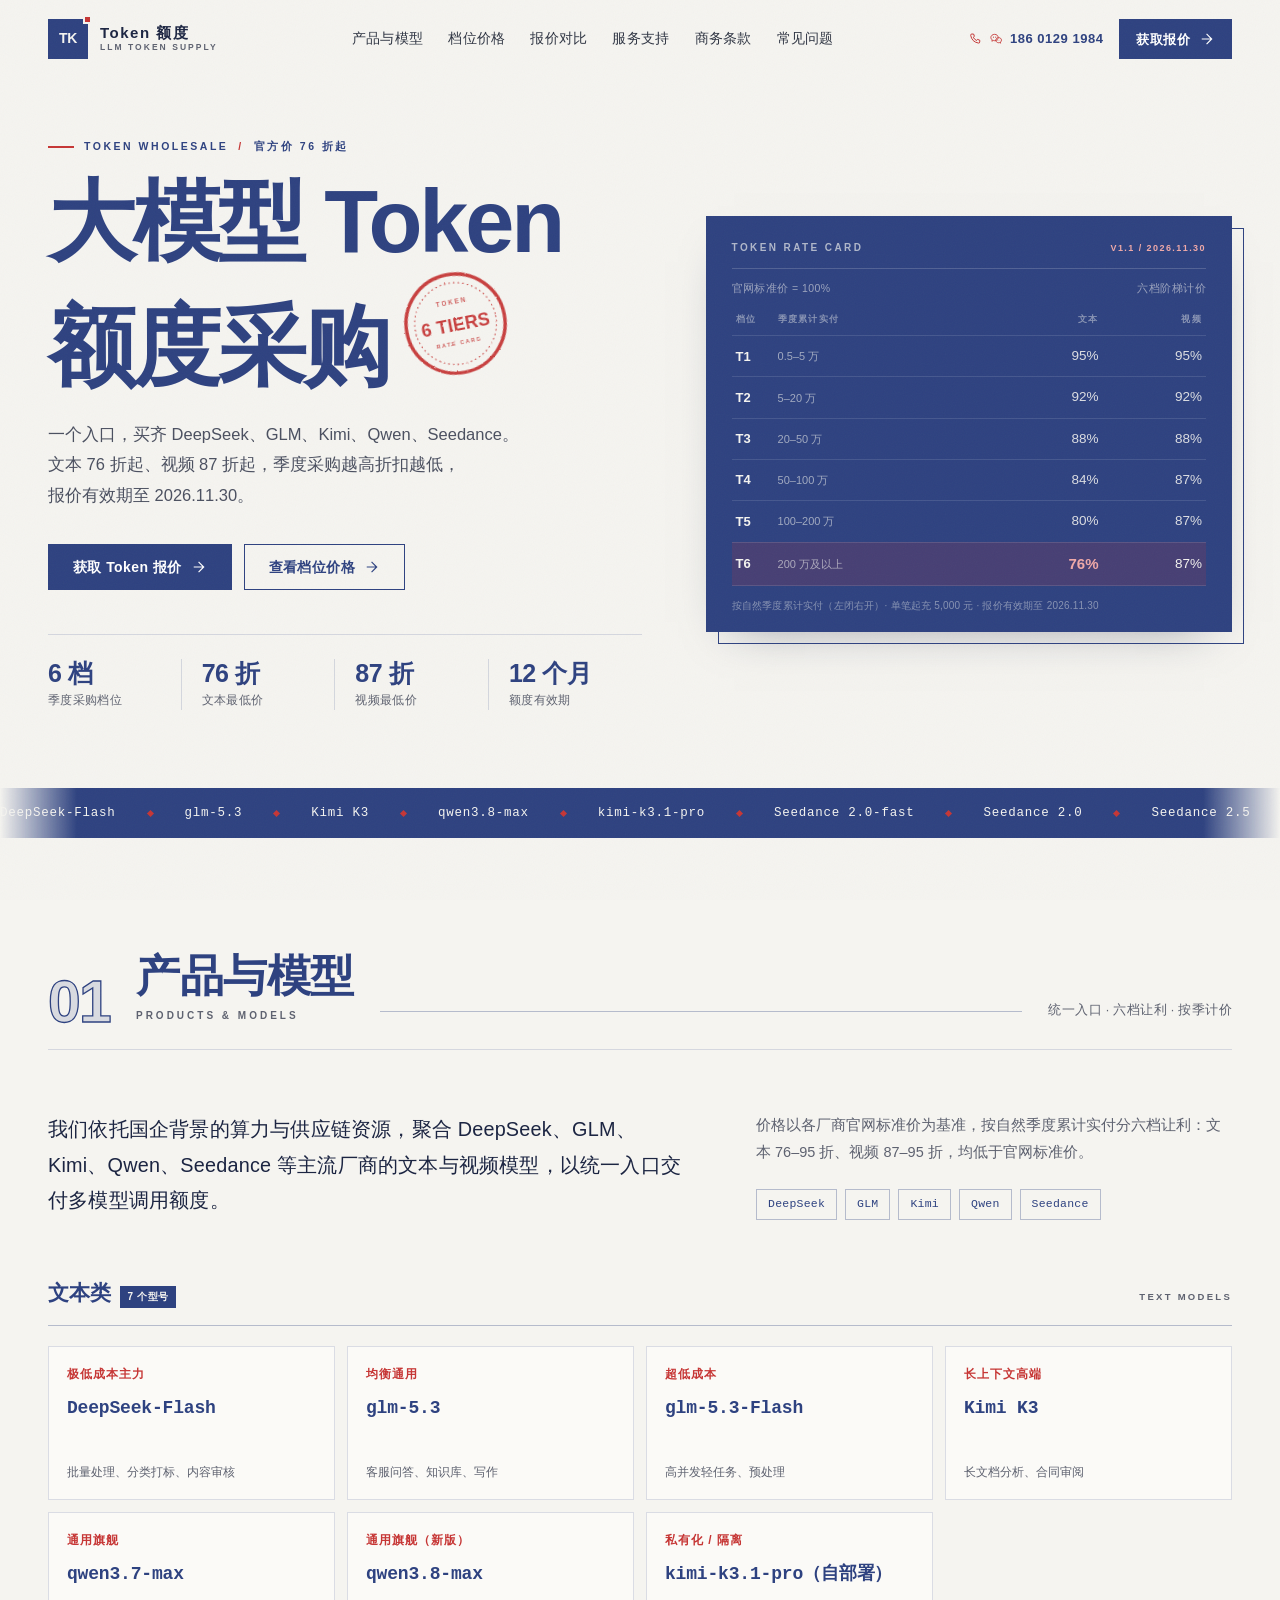
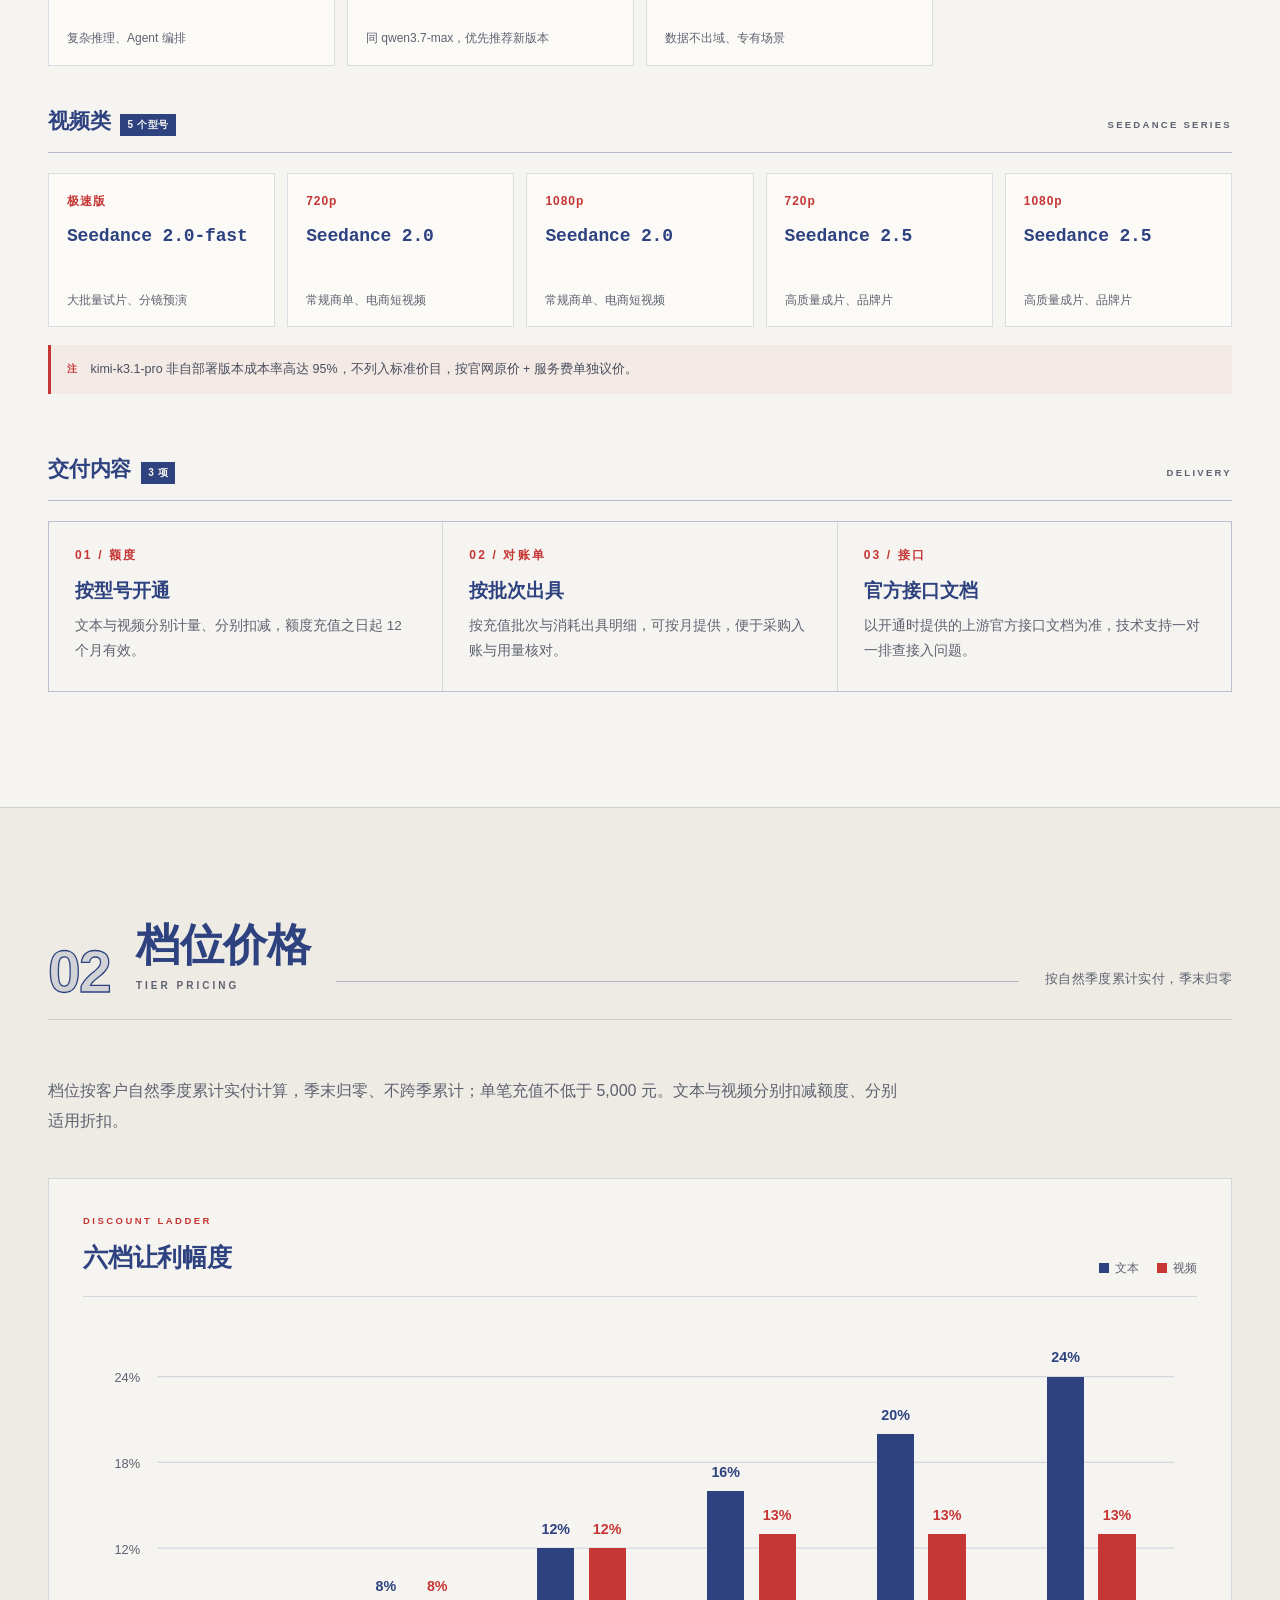
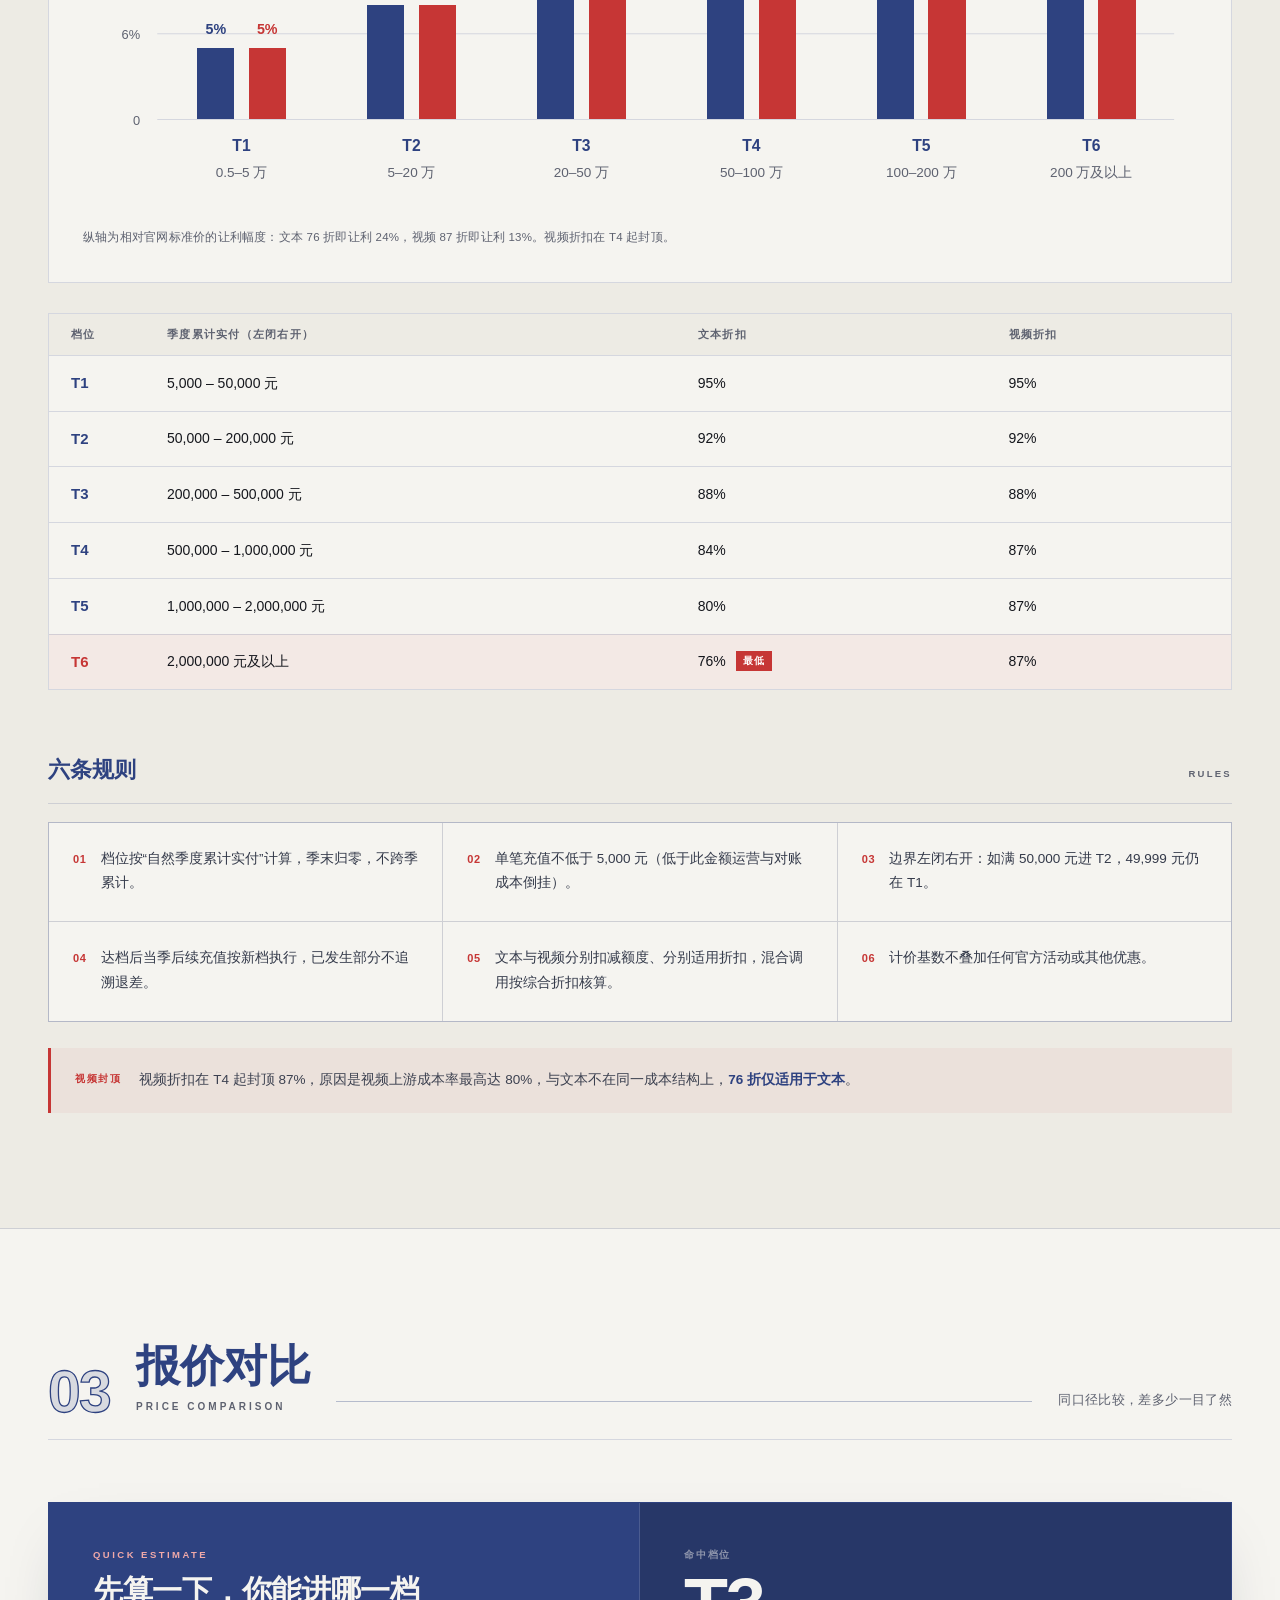
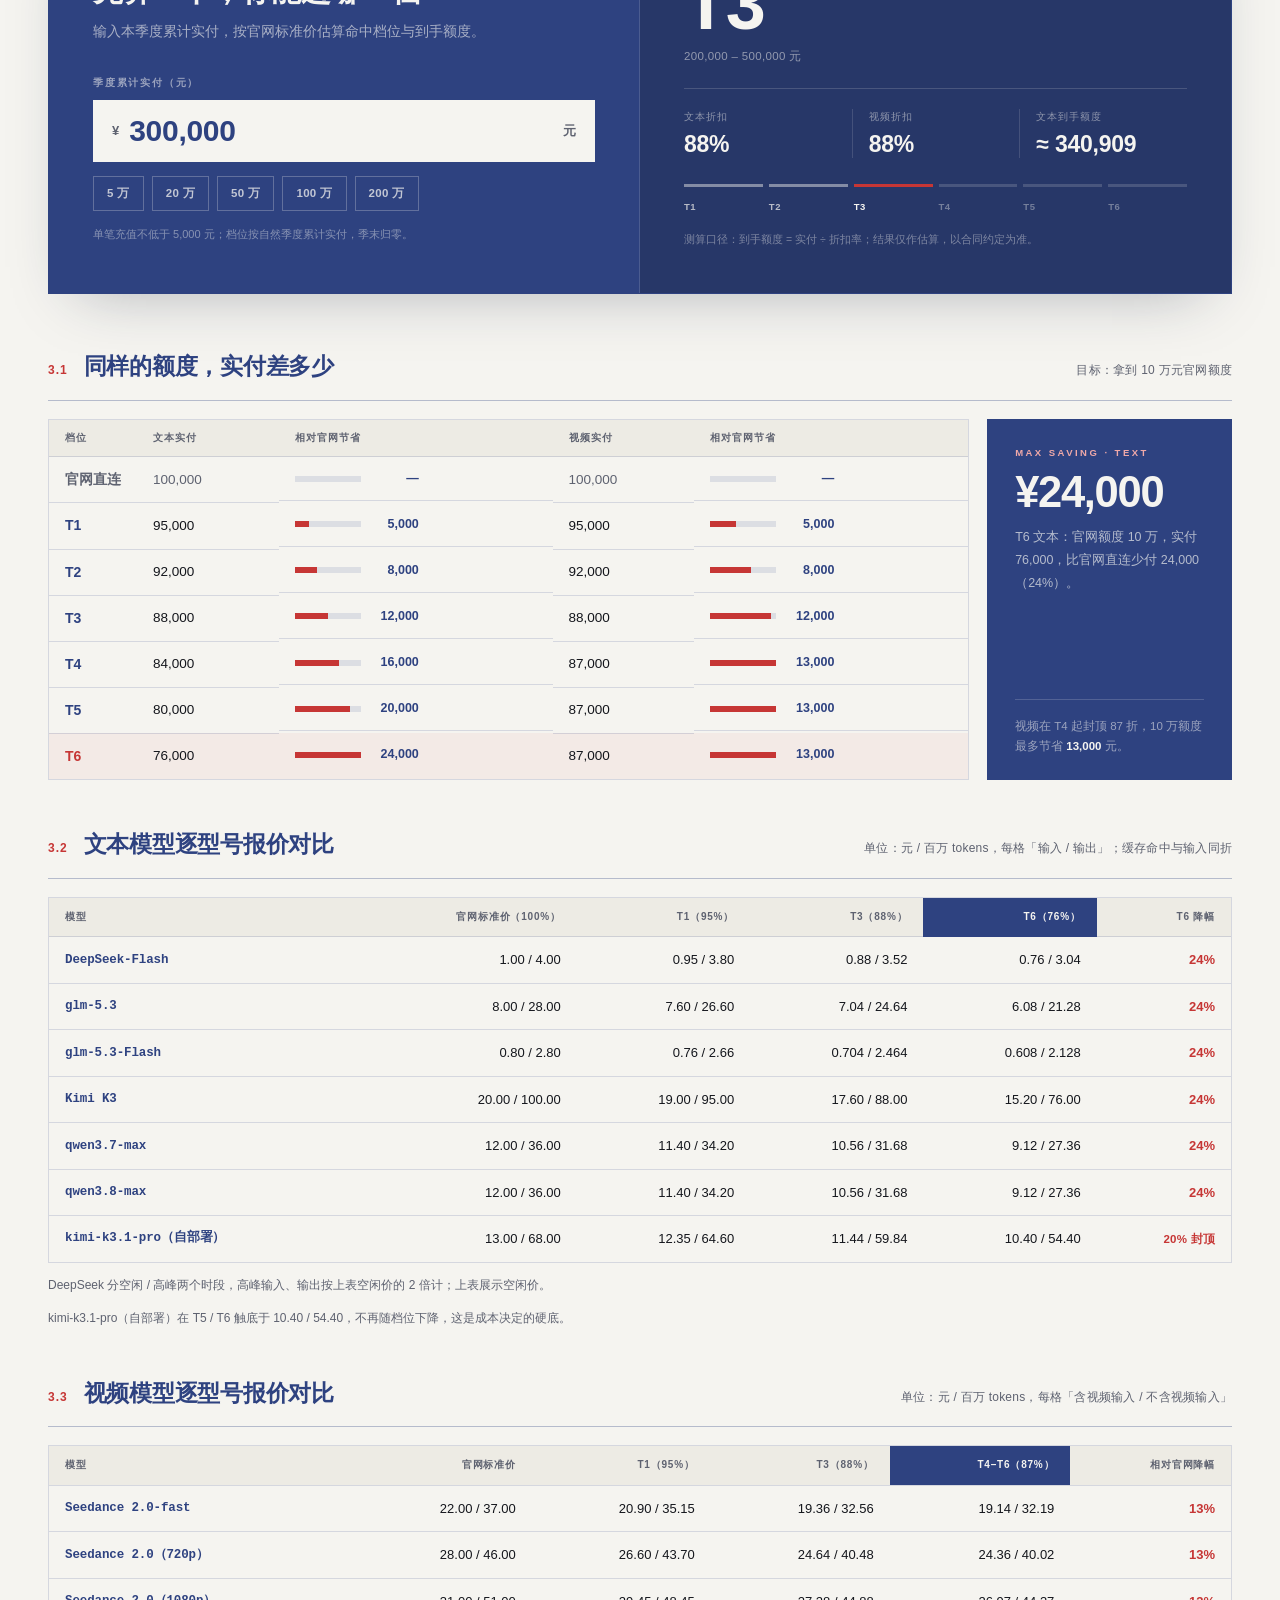
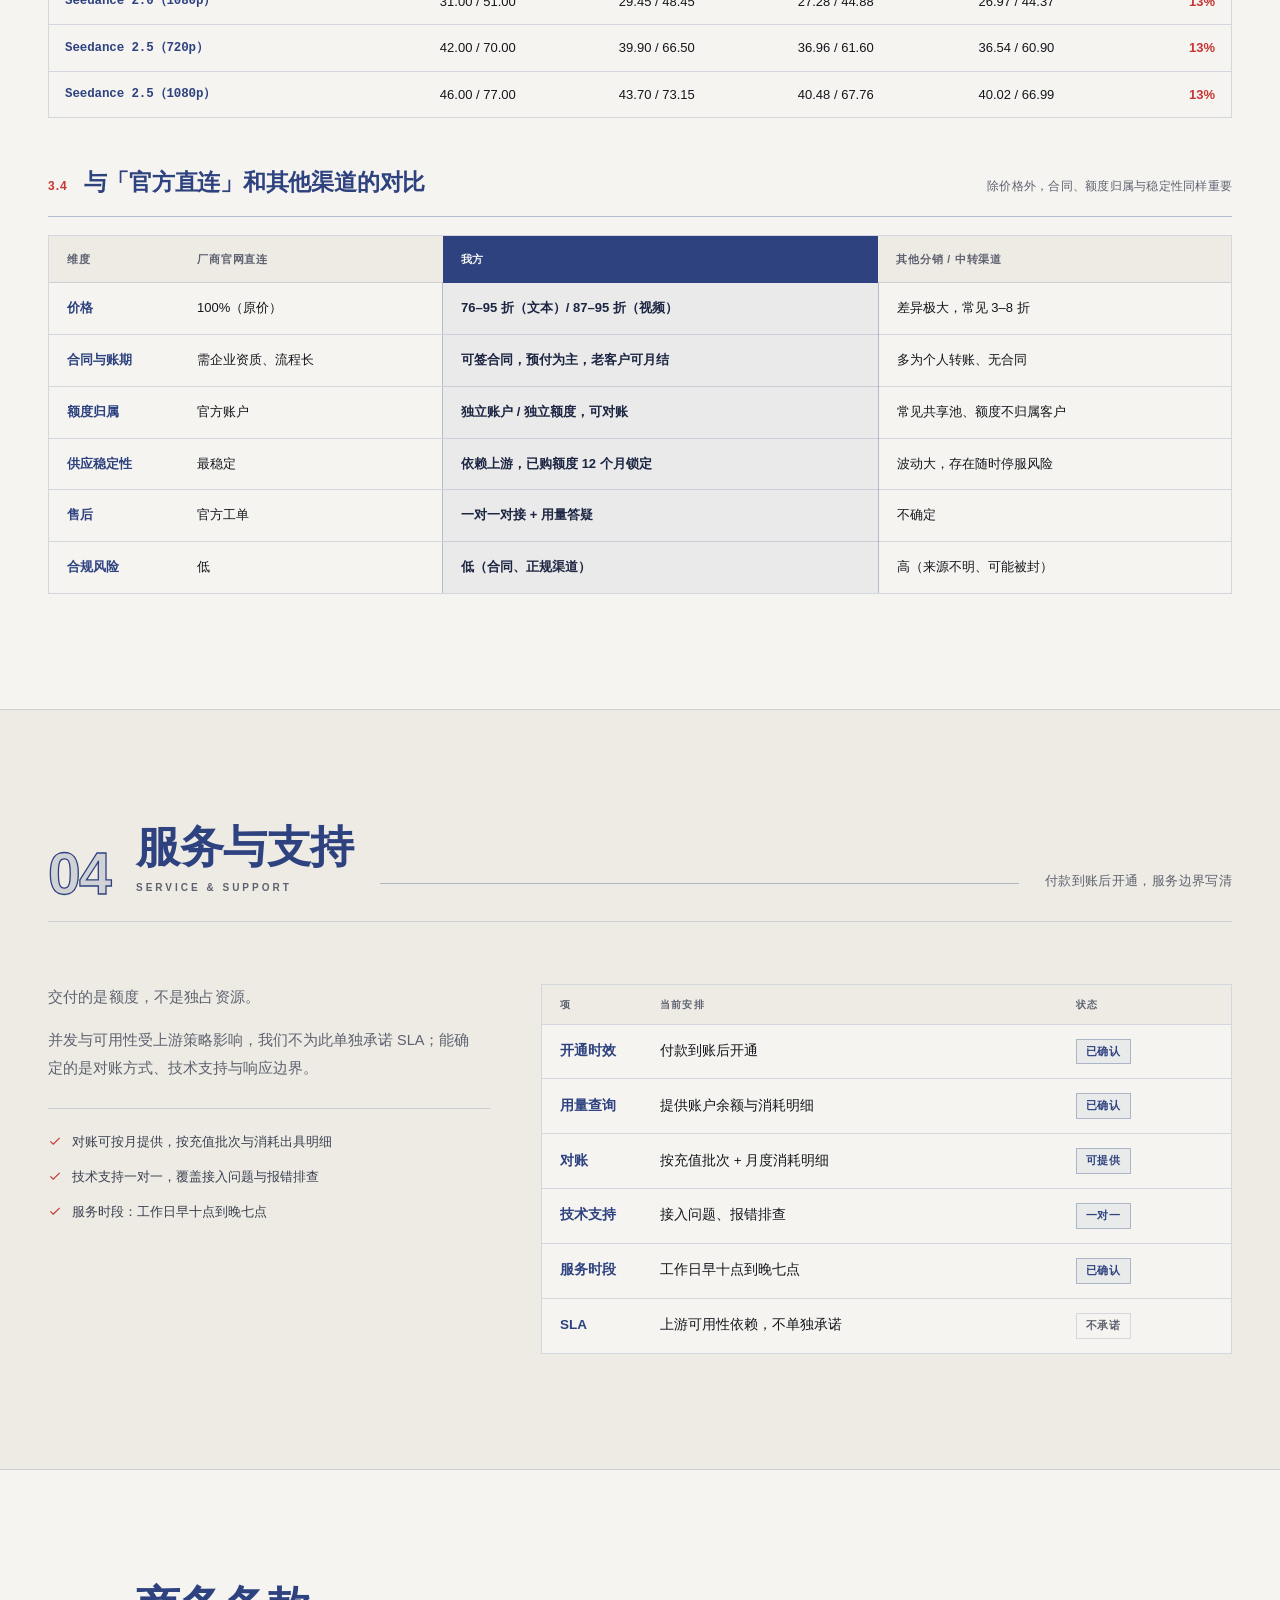
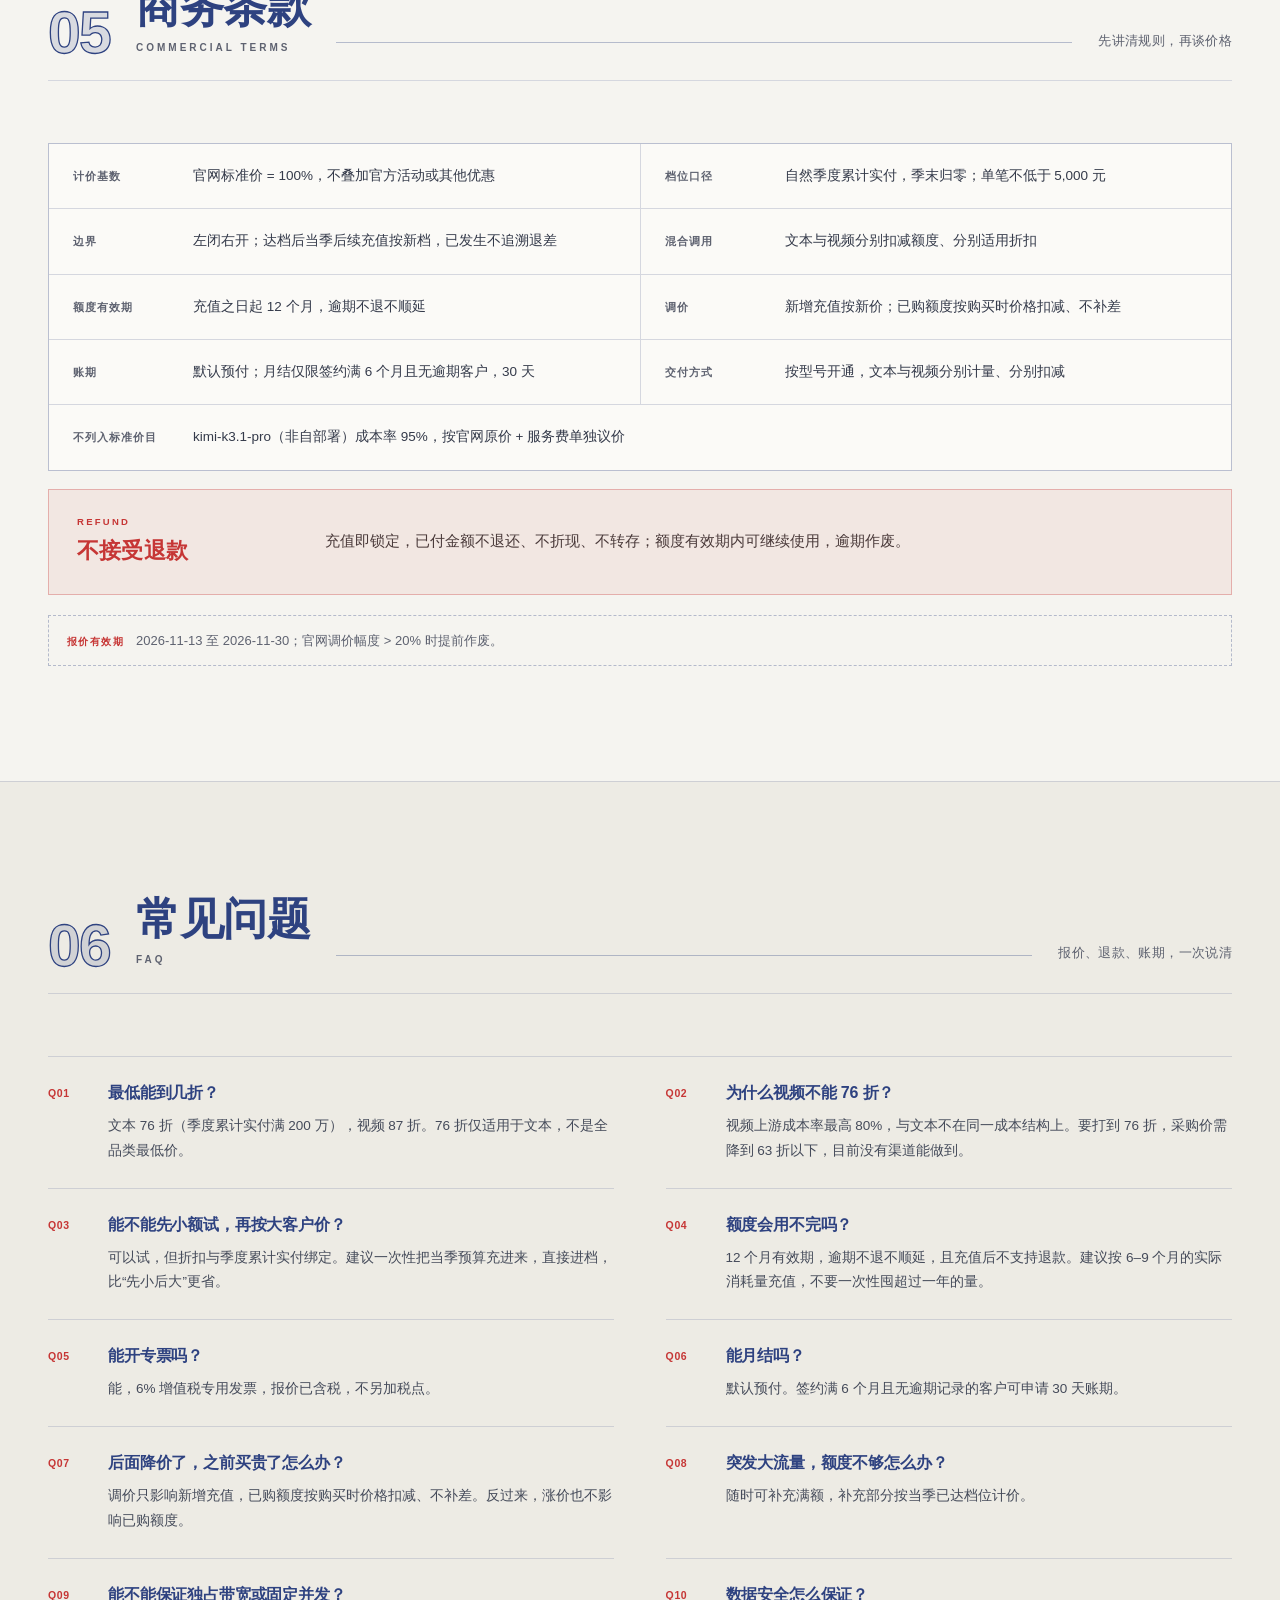
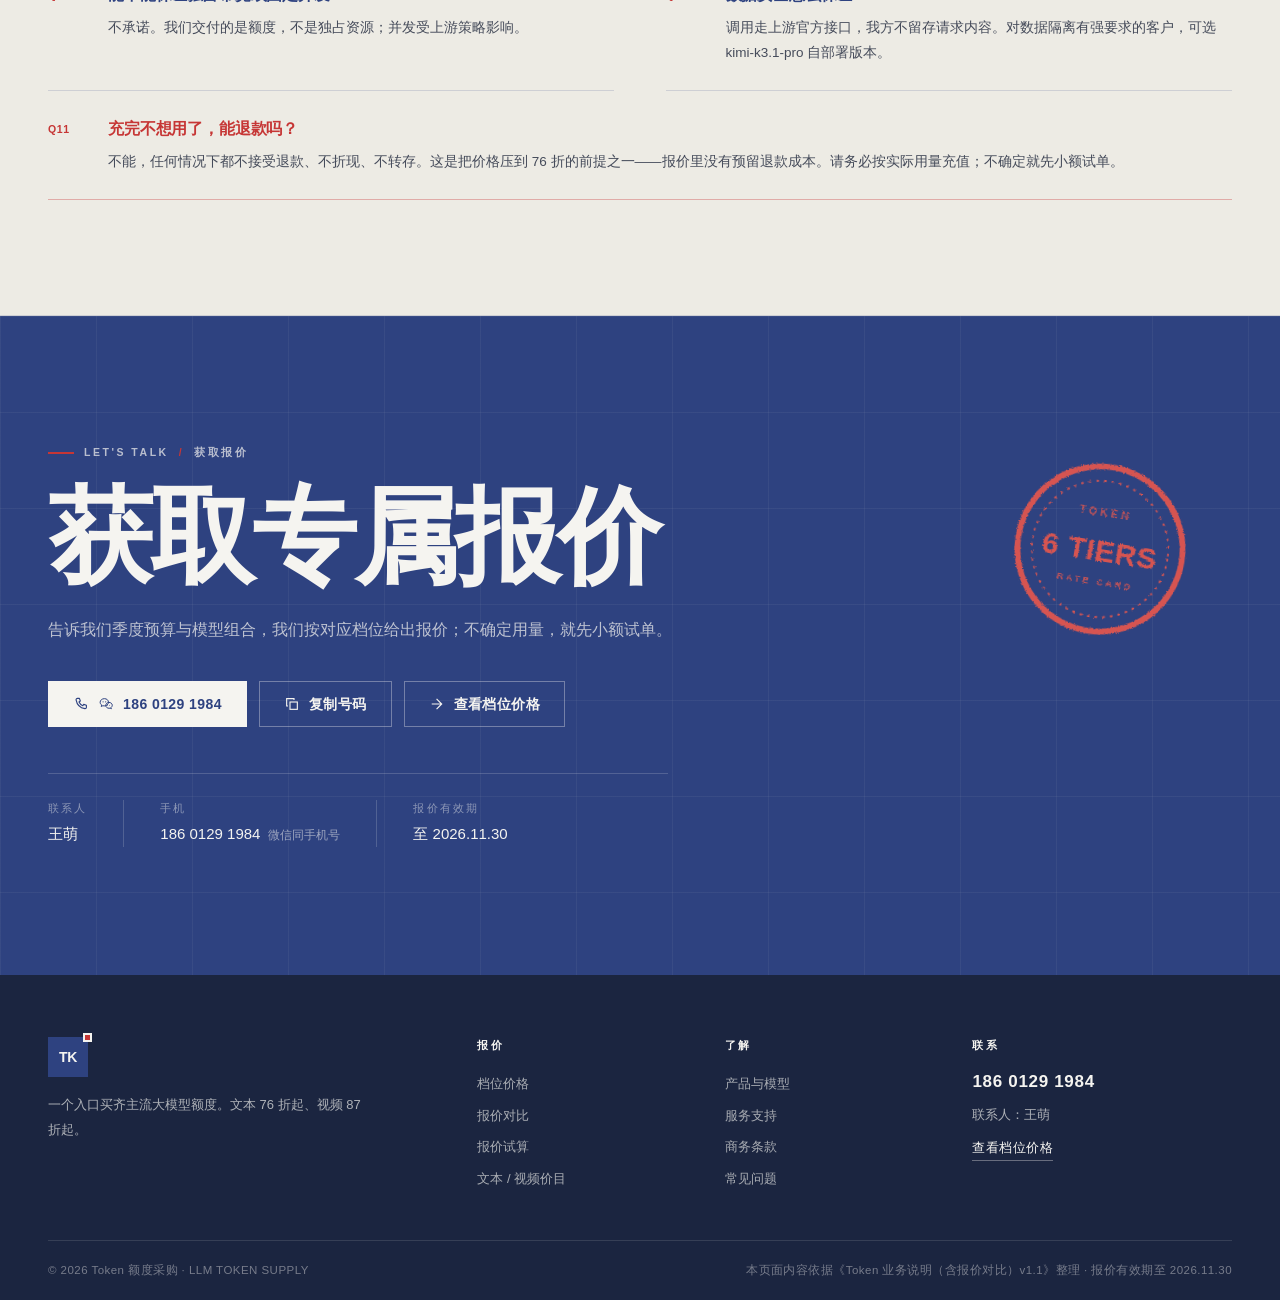
==== commit 722b038a: "Token 页更新至 V1.1：报价有效期至 2026-11-30，补充 DeepSeek 高峰价说明" ====
--- a/token/index.html
+++ b/token/index.html
@@ -3,11 +3,11 @@
 <head>
   <meta charset="utf-8">
   <meta name="viewport" content="width=device-width, initial-scale=1">
-  <title>大模型 Token 额度采购 · 文本 76 折起 / 视频 87 折起</title>
-  <meta name="description" content="一个入口买齐 DeepSeek、GLM、Kimi、Qwen、Seedance 的文本与视频 Token 额度。官网标准价 76 折起，季度采购越高折扣越低，付款到账后开通。">
+  <title>大模型 Token 额度采购 · 文本 76 折起 / 视频 87 折起｜报价至 11.30</title>
+  <meta name="description" content="一个入口买齐 DeepSeek、GLM、Kimi、Qwen、Seedance 的文本与视频 Token 额度。官网标准价 76 折起，季度采购越高折扣越低，付款到账后开通，报价有效期至 2026.11.30。">
   <meta name="theme-color" content="#F5F4F0">
-  <meta property="og:title" content="大模型 Token 额度采购 · 文本 76 折起 / 视频 87 折起">
-  <meta property="og:description" content="一个入口买齐 DeepSeek / GLM / Kimi / Qwen / Seedance 的文本与视频额度；文本 76 折起、视频 87 折起，季度采购越高折扣越低。">
+  <meta property="og:title" content="大模型 Token 额度采购 · 文本 76 折起 / 视频 87 折起 · 报价至 11.30">
+  <meta property="og:description" content="一个入口买齐 DeepSeek / GLM / Kimi / Qwen / Seedance 的文本与视频额度；文本 76 折起、视频 87 折起，季度采购越高折扣越低；报价有效期至 2026.11.30。">
   <meta property="og:type" content="website">
   <meta property="og:url" content="https://zhizhuer9110.github.io/game-qa-site/token/">
   <meta property="og:site_name" content="Token 额度采购">
@@ -15,7 +15,7 @@
   <meta property="og:image" content="https://zhizhuer9110.github.io/game-qa-site/token/assets/og-cover.jpg">
   <meta property="og:image:width" content="1200">
   <meta property="og:image:height" content="630">
-  <meta property="og:image:alt" content="大模型 Token 额度采购 · 文本 76 折起，视频 87 折起">
+  <meta property="og:image:alt" content="大模型 Token 额度采购 · 文本 76 折起，视频 87 折起，报价至 2026.11.30">
   <meta name="twitter:card" content="summary_large_image">
   <link rel="canonical" href="https://zhizhuer9110.github.io/game-qa-site/token/">
   <link rel="icon" href="assets/favicon.svg" type="image/svg+xml">
@@ -29,7 +29,7 @@
         "@type": "Service",
         "name": "大模型 Token 额度采购",
         "serviceType": "大模型 Token 额度采购与交付",
-        "description": "一个入口买齐 DeepSeek、GLM、Kimi、Qwen、Seedance 的文本与视频 Token 额度；官网标准价 76 折起，按自然季度累计实付分六档计价。",
+        "description": "一个入口买齐 DeepSeek、GLM、Kimi、Qwen、Seedance 的文本与视频 Token 额度；官网标准价 76 折起，按自然季度累计实付分六档计价，报价有效期至 2026-11-30。",
         "areaServed": "CN",
         "provider": {
           "@type": "Organization",
@@ -115,7 +115,7 @@
 
       <div class="nav-foot">
         <a class="nav-tel" href="tel:+8618601291984">186 0129 1984</a>
-        <p>联系人：王萌 · 报价有效期 90 天</p>
+        <p>联系人：王萌 · 报价有效期至 2026.11.30</p>
         <a class="btn btn-outline" href="#contact" data-nav="contact">获取 Token 报价<svg class="ico" aria-hidden="true"><use href="#i-arrow"/></svg></a>
       </div>
     </nav>
@@ -146,7 +146,7 @@
           <span class="line">额度采购<svg class="stamp stamp-hero" aria-hidden="true"><use href="#stamp"/></svg></span>
         </h1>
         <p class="hero-lede reveal" style="--d:140ms">
-          一个入口，买齐 DeepSeek、GLM、Kimi、Qwen、Seedance。<span class="nowrap">文本 76 折起</span>、<span class="nowrap">视频 87 折起</span>，<span class="nowrap">季度采购越高折扣越低</span>。
+          一个入口，买齐 DeepSeek、GLM、Kimi、Qwen、Seedance。<span class="nowrap">文本 76 折起</span>、<span class="nowrap">视频 87 折起</span>，<span class="nowrap">季度采购越高折扣越低</span>，<span class="nowrap">报价有效期至 2026.11.30</span>。
         </p>
         <div class="hero-actions reveal" style="--d:200ms">
           <a class="btn" href="#contact">获取 Token 报价<svg class="ico" aria-hidden="true"><use href="#i-arrow"/></svg></a>
@@ -164,7 +164,7 @@
         <aside class="rate-card" aria-label="六档费率卡">
           <div class="rate-top">
             <span class="rate-kicker">TOKEN RATE CARD</span>
-            <span class="rate-ver">V1.0 / 2026</span>
+            <span class="rate-ver">V1.1 / 2026.11.30</span>
           </div>
           <div class="rate-sub">
             <span>官网标准价 = 100%</span>
@@ -183,7 +183,7 @@
               <tr class="is-best"><th scope="row">T6</th><td class="range">200 万及以上</td><td>76%</td><td>87%</td></tr>
             </tbody>
           </table>
-          <p class="rate-foot">按自然季度累计实付（左闭右开）· 单笔起充 5,000 元</p>
+          <p class="rate-foot">按自然季度累计实付（左闭右开）· 单笔起充 5,000 元 · 报价有效期至 2026.11.30</p>
         </aside>
       </div>
     </div>
@@ -584,6 +584,7 @@
         </table>
       </div>
       <p class="scroll-hint">左右滑动查看 T1 / T3 / T6 完整价目 <span aria-hidden="true">→</span></p>
+      <p class="table-note reveal">DeepSeek 分空闲 / 高峰两个时段，高峰输入、输出按上表空闲价的 2 倍计；上表展示空闲价。</p>
       <p class="table-note reveal">kimi-k3.1-pro（自部署）在 T5 / T6 触底于 10.40 / 54.40，不再随档位下降，这是成本决定的硬底。</p>
 
       <div class="sub-head reveal">
@@ -708,7 +709,7 @@
         <p>充值即锁定，已付金额不退还、不折现、不转存；额度有效期内可继续使用，逾期作废。</p>
       </div>
 
-      <p class="terms-foot reveal"><span>报价有效期</span>90 天；官网调价幅度 &gt; 20% 时提前作废。</p>
+      <p class="terms-foot reveal"><span>报价有效期</span>2026-11-13 至 2026-11-30；官网调价幅度 &gt; 20% 时提前作废。</p>
     </div>
   </section>
 
@@ -800,7 +801,7 @@
       <dl class="contact-meta reveal" style="--d:200ms">
         <div><dt>联系人</dt><dd>王萌</dd></div>
         <div><dt>手机</dt><dd><a href="tel:+8618601291984">186 0129 1984</a><span class="meta-wechat">微信同手机号</span></dd></div>
-        <div><dt>报价有效期</dt><dd>90 天</dd></div>
+        <div><dt>报价有效期</dt><dd>至 2026.11.30</dd></div>
       </dl>
 
       <svg class="stamp contact-stamp" aria-hidden="true"><use href="#stamp"/></svg>
@@ -838,7 +839,7 @@
   </div>
   <div class="shell footer-bottom">
     <span>© <span id="year">2026</span> Token 额度采购 · LLM TOKEN SUPPLY</span>
-    <span>本页面内容依据《Token 业务说明（含报价对比）v1.0》整理 · 报价有效期 90 天</span>
+    <span>本页面内容依据《Token 业务说明（含报价对比）v1.1》整理 · 报价有效期至 2026.11.30</span>
   </div>
 </footer>
 
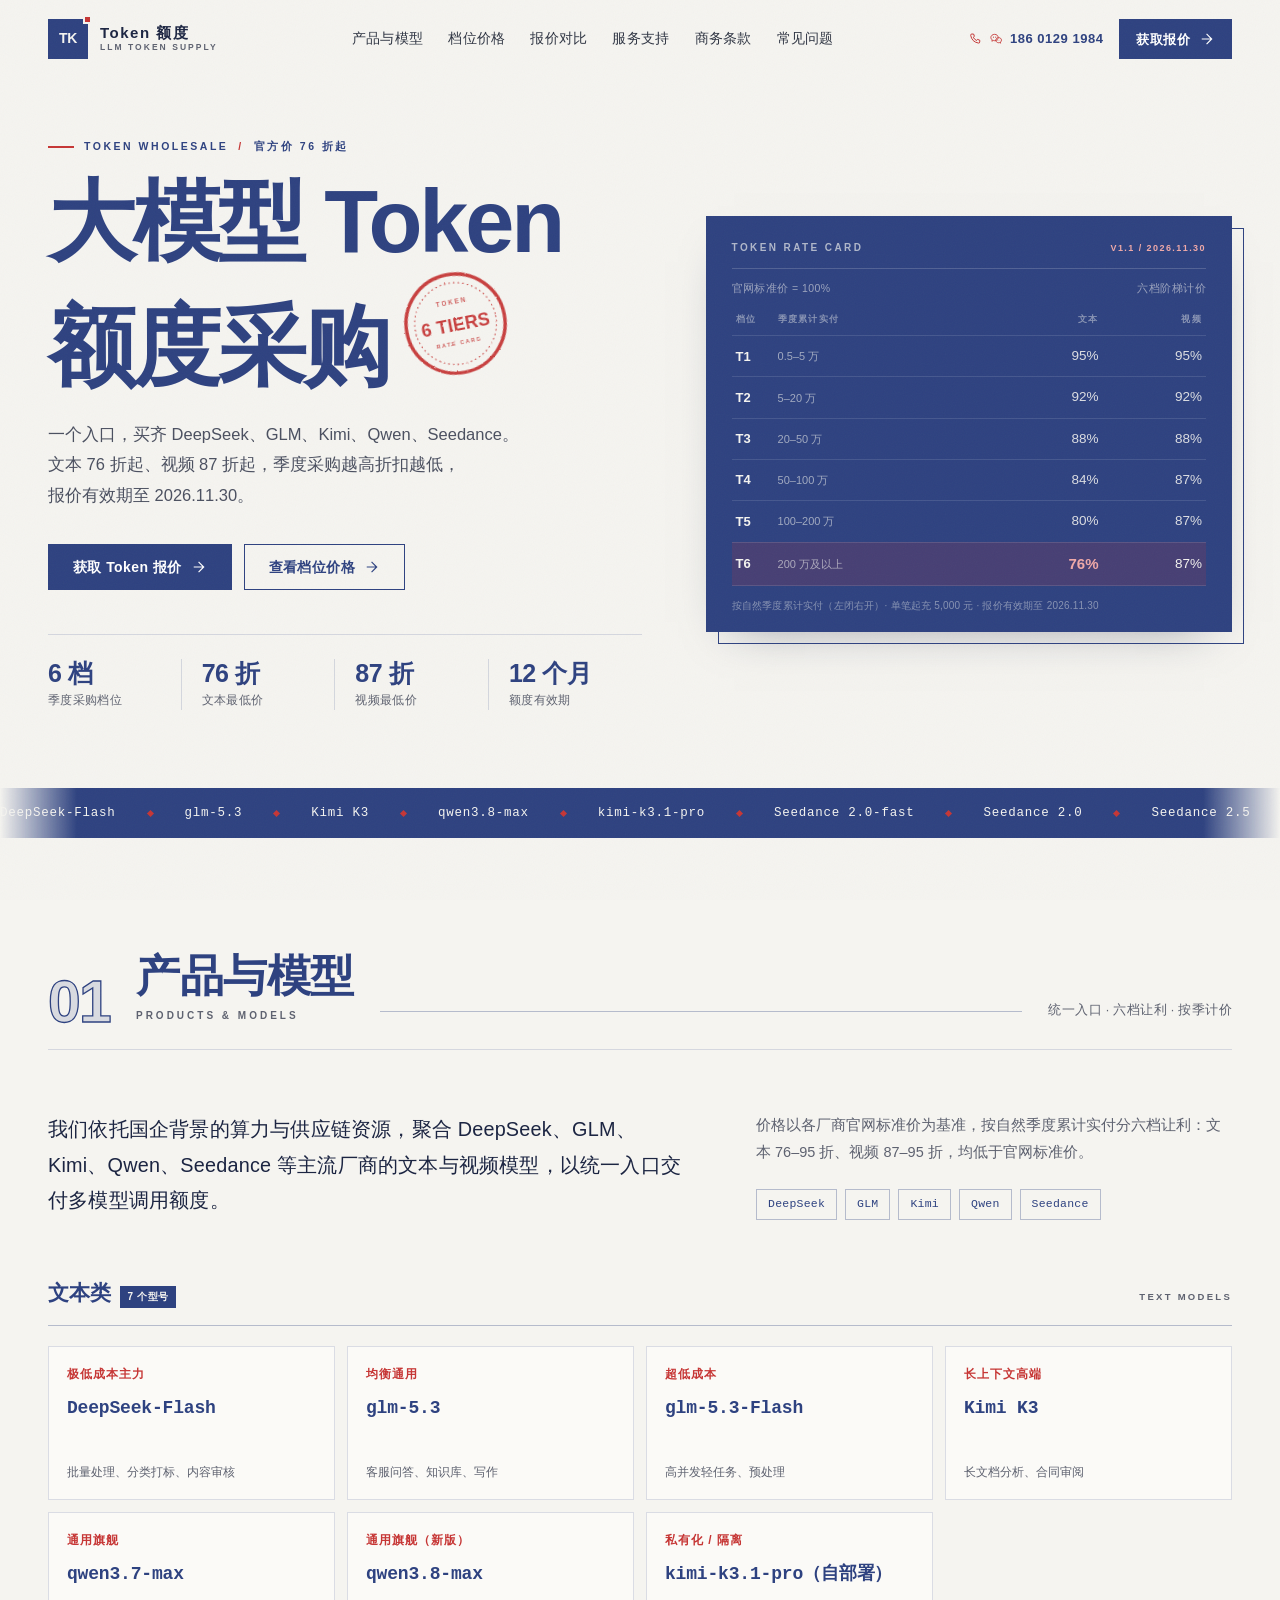
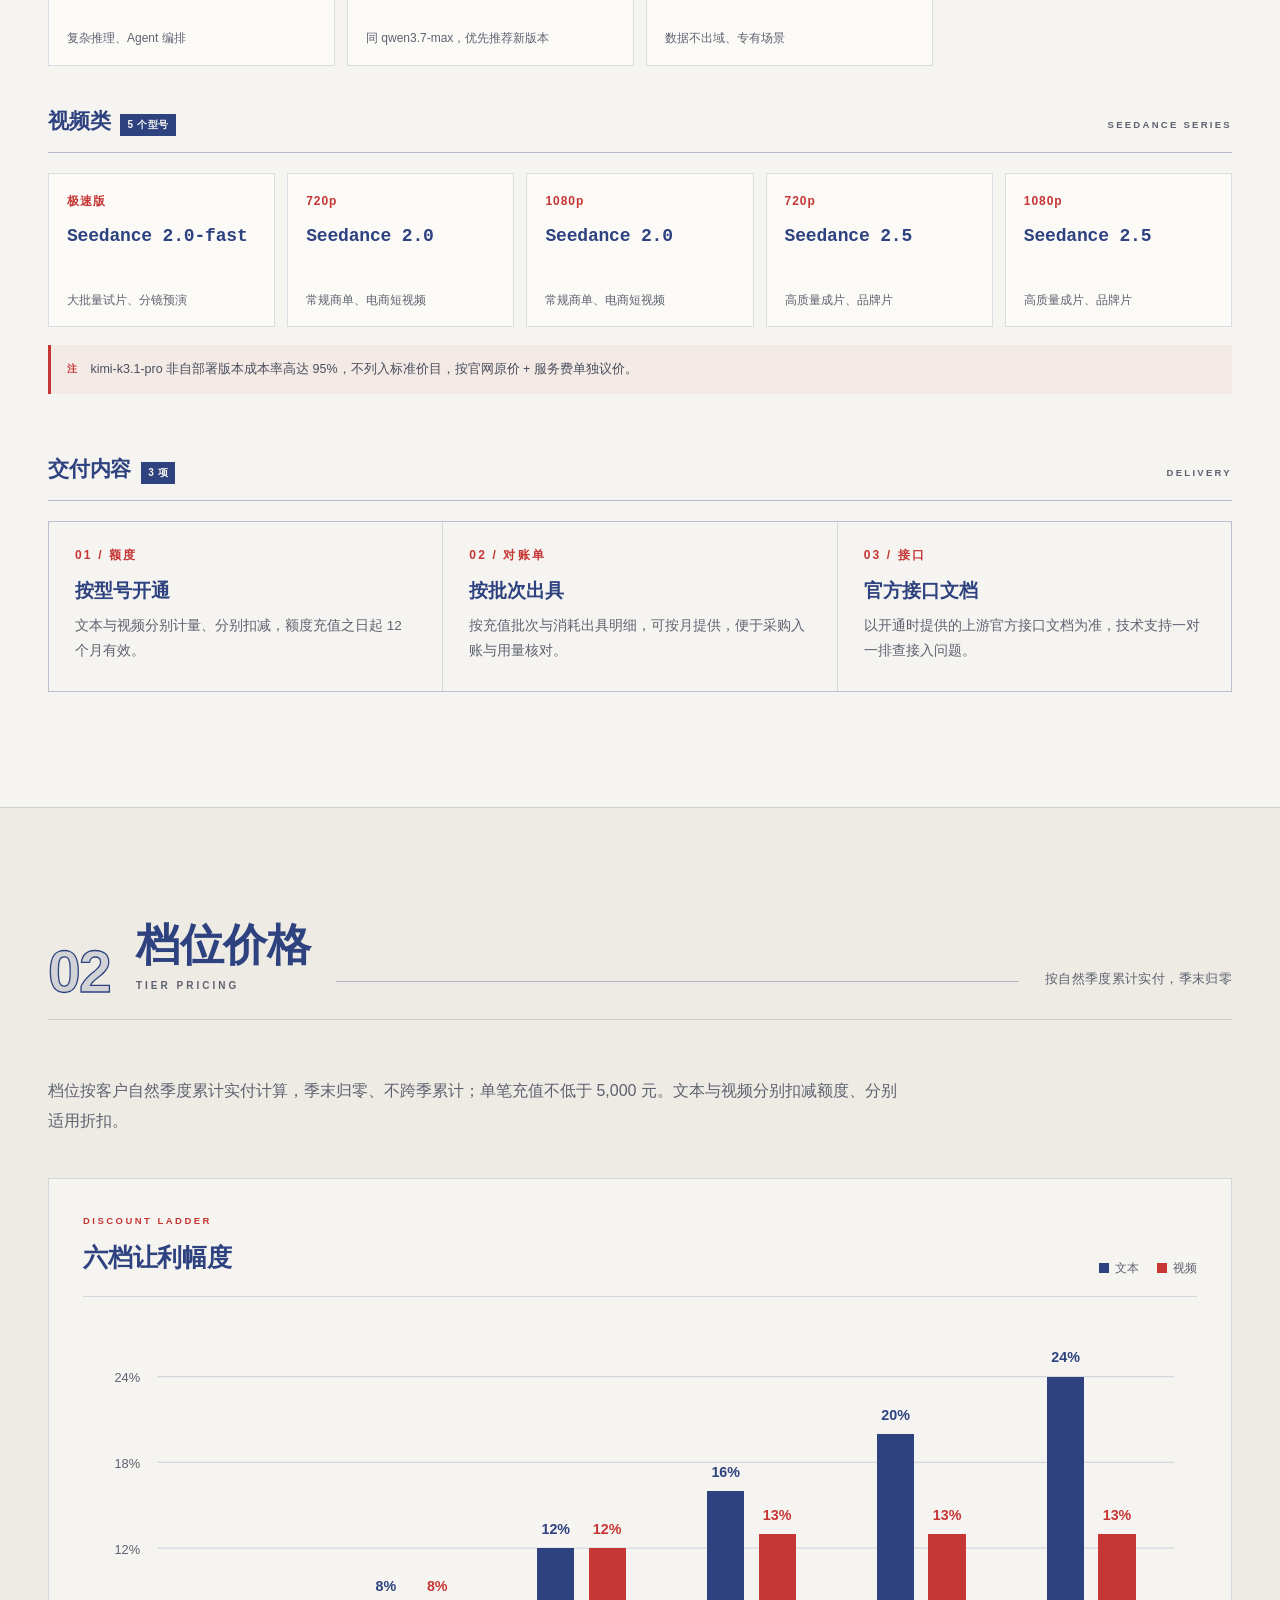
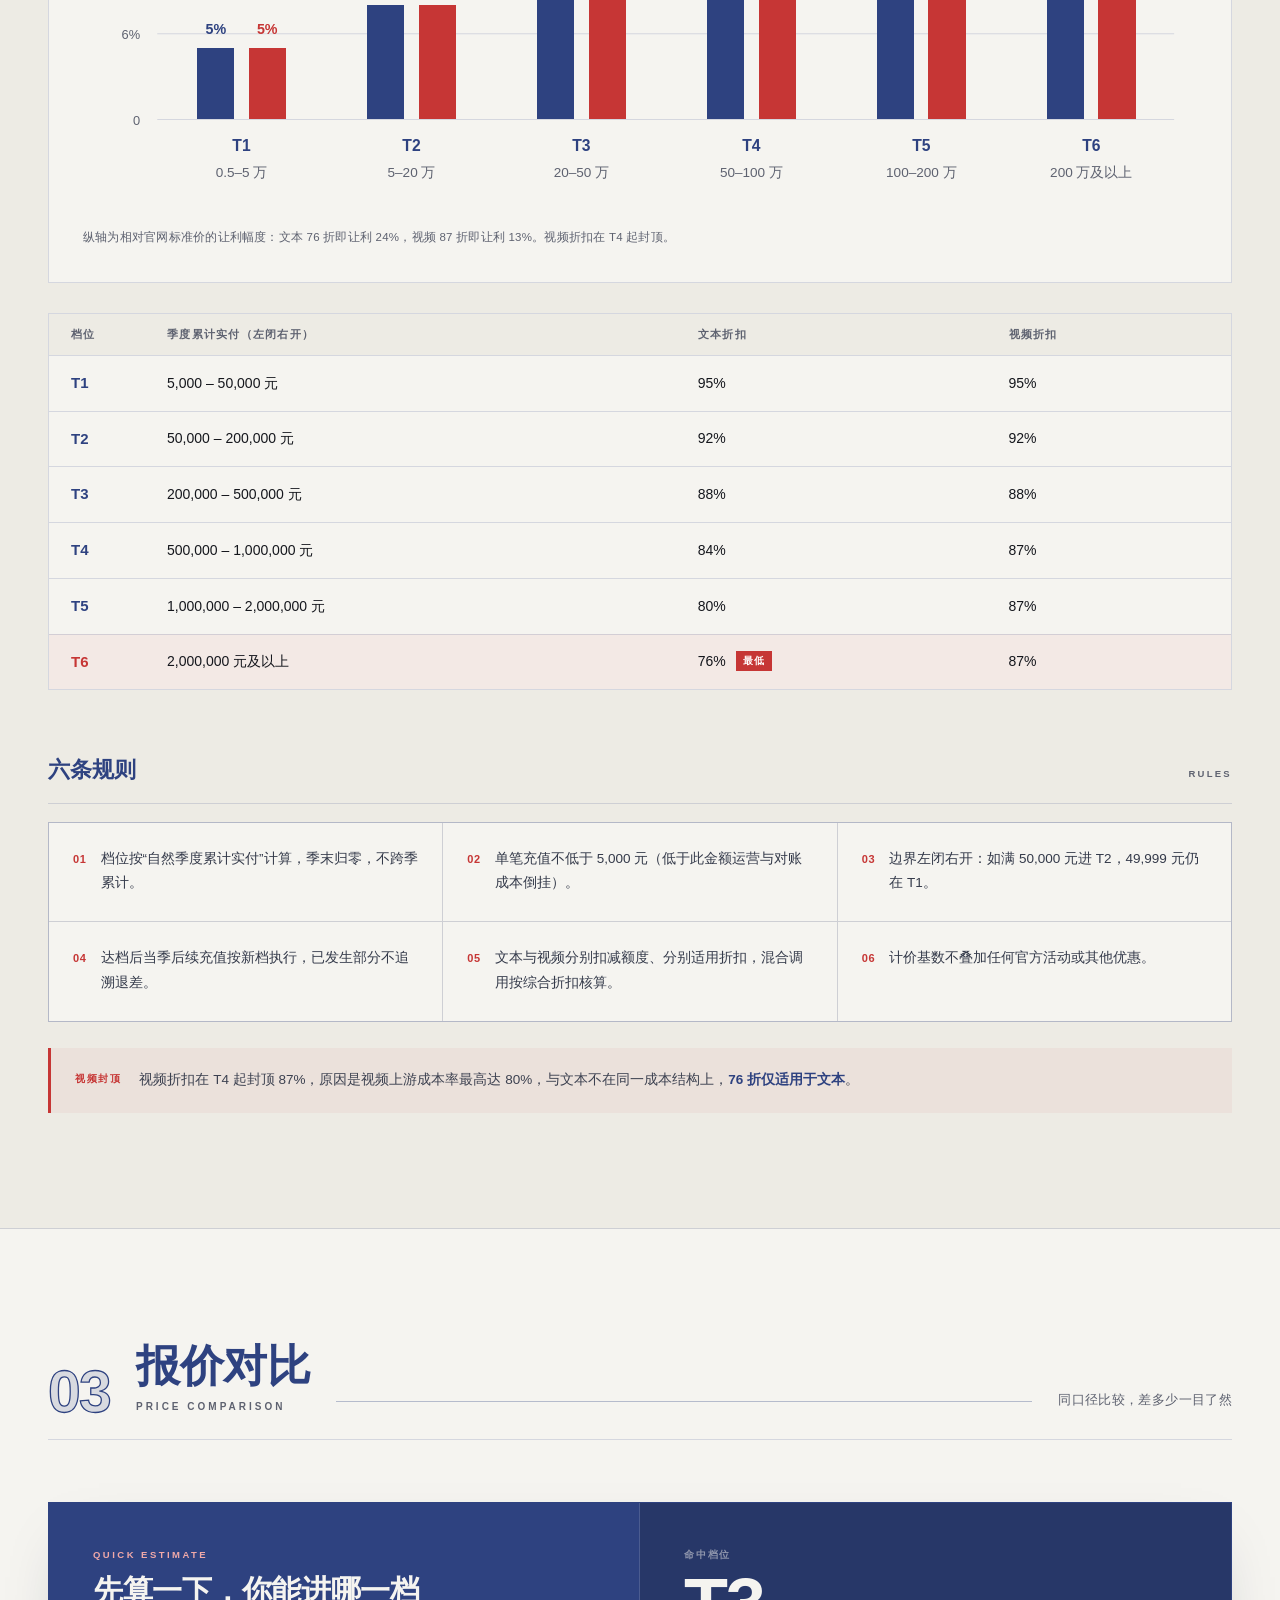
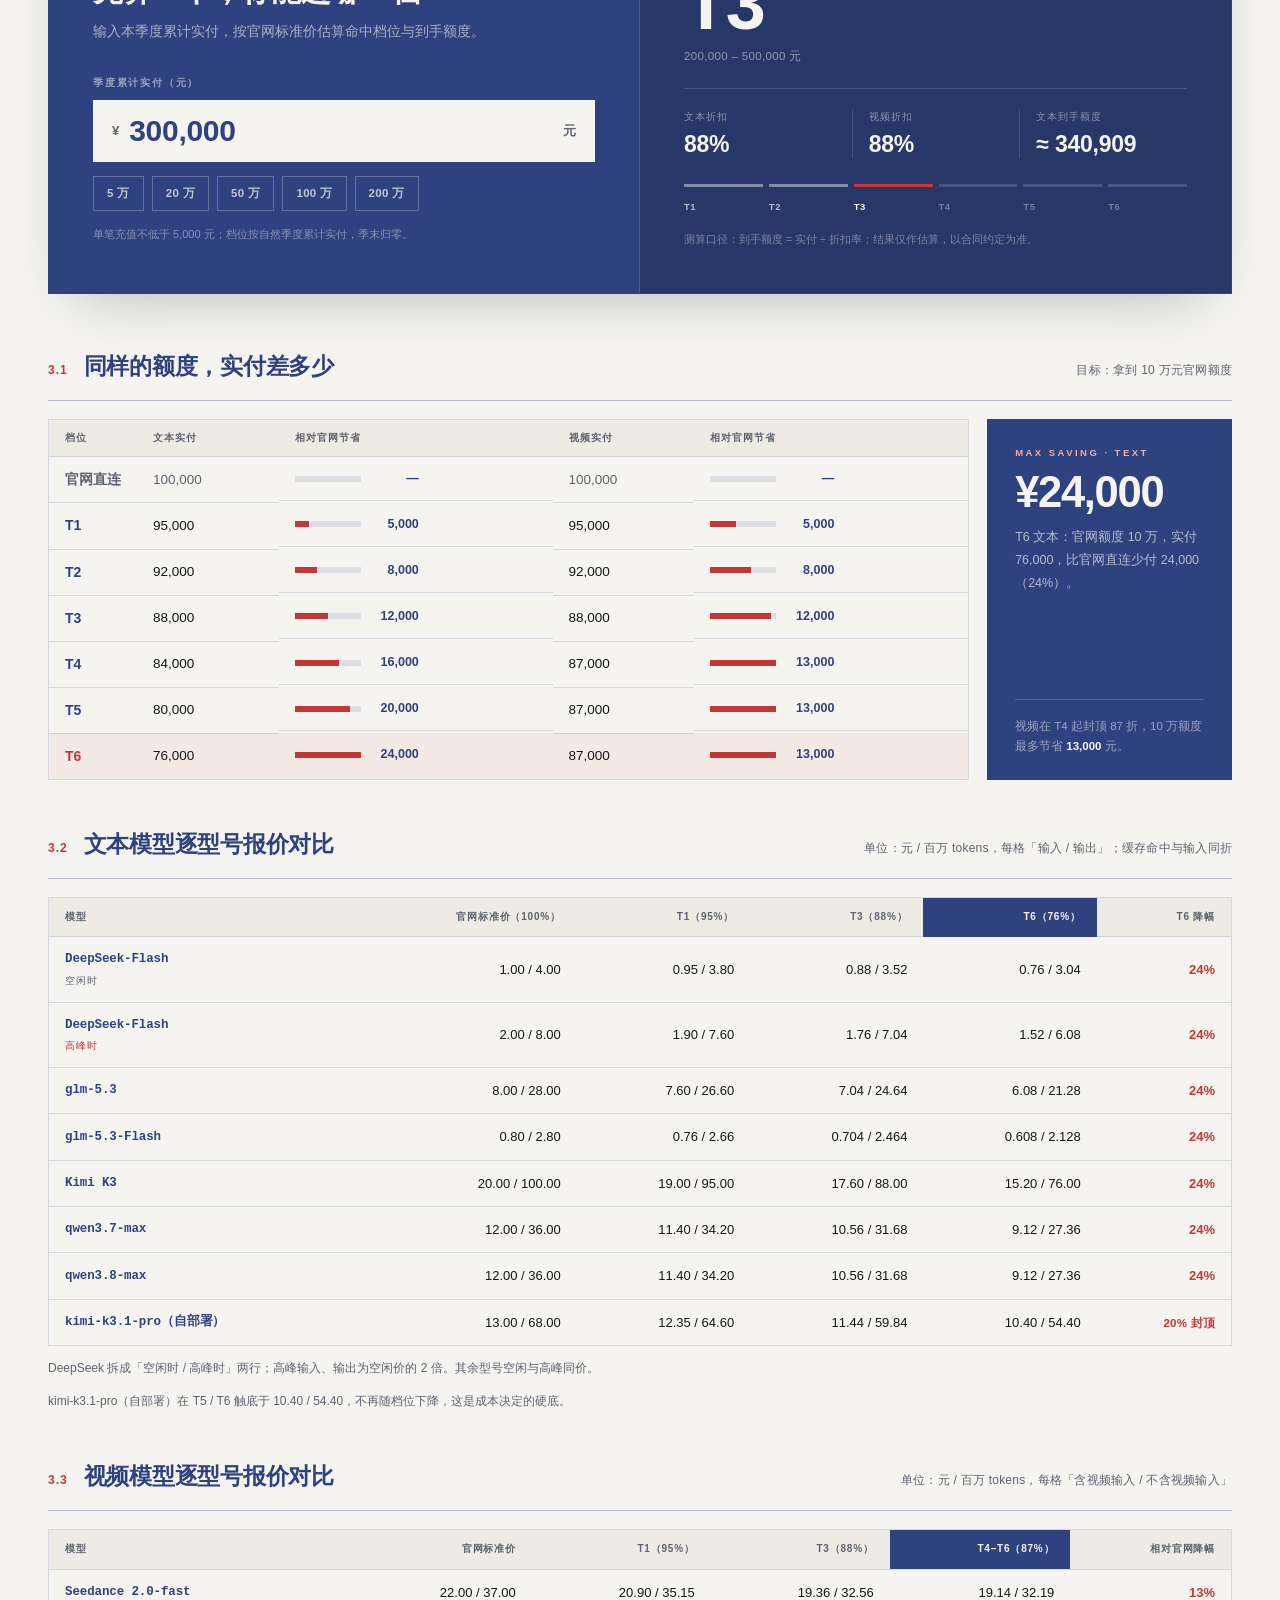
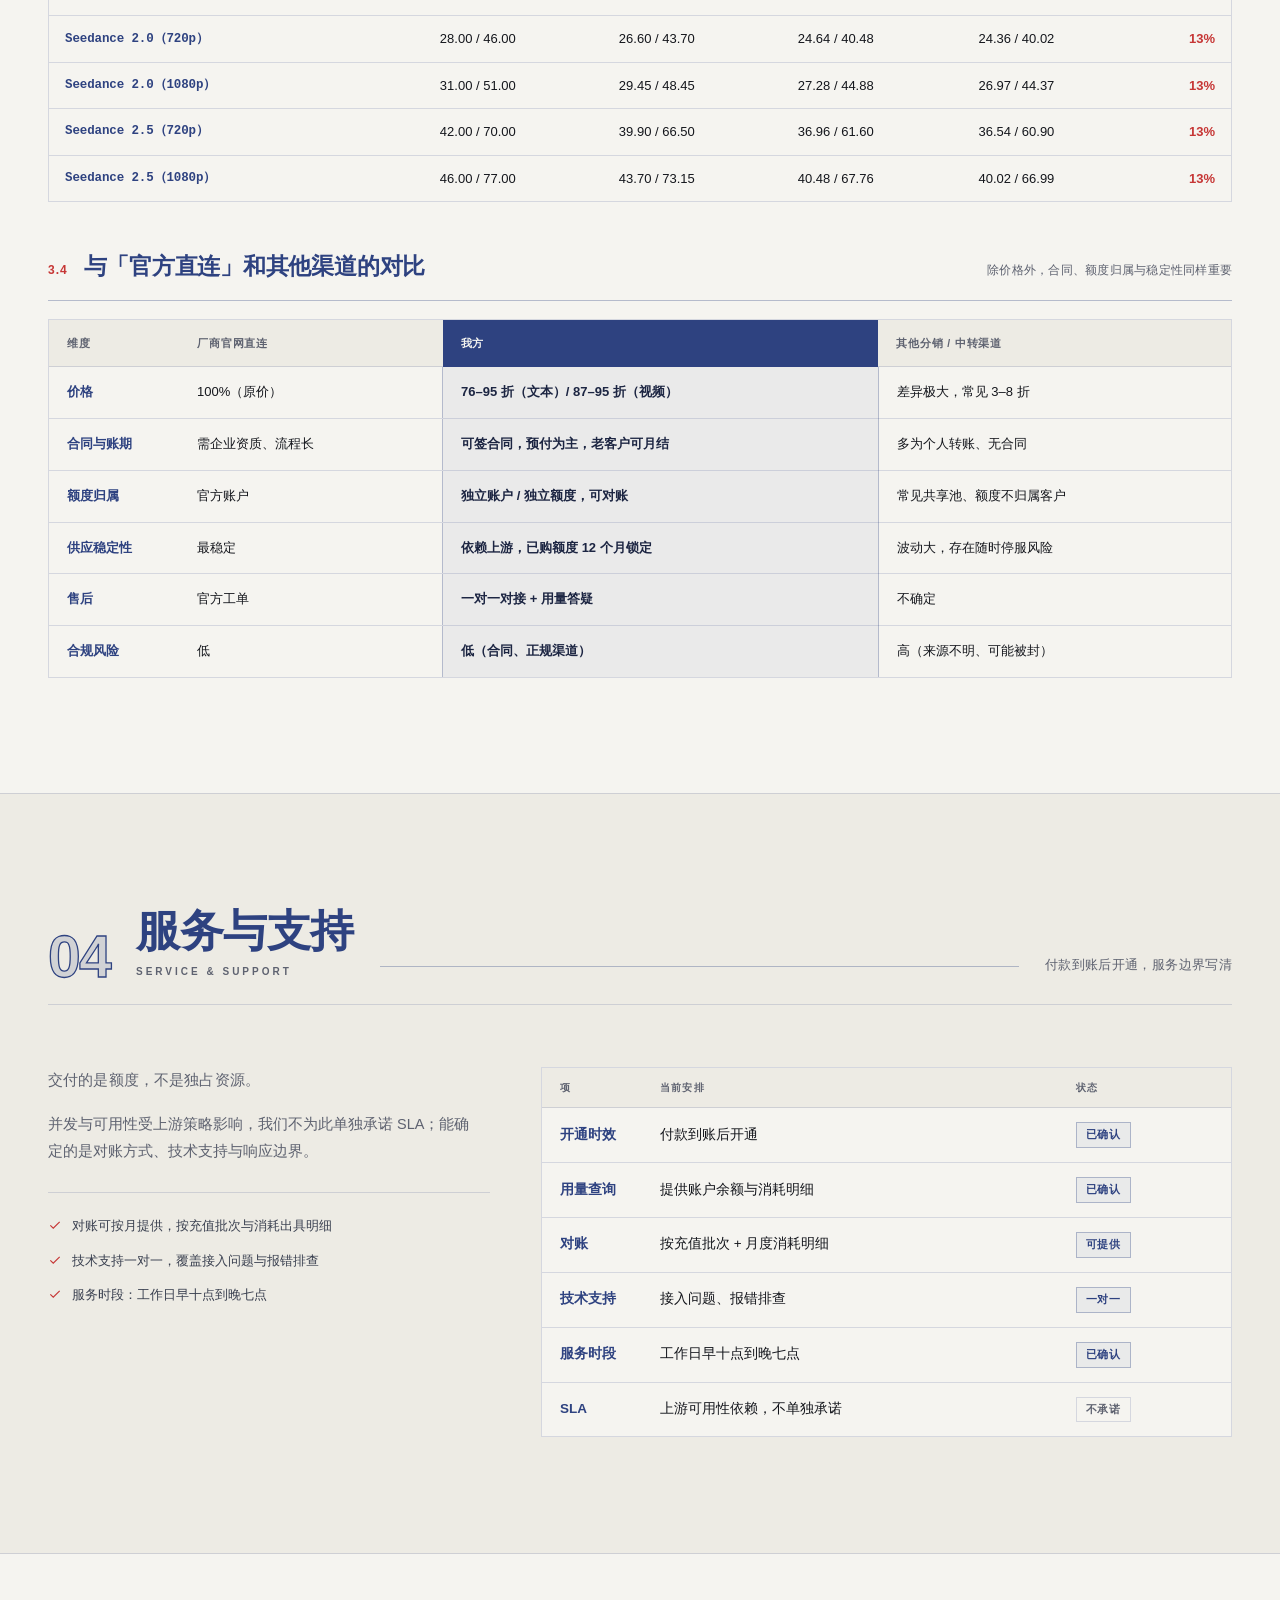
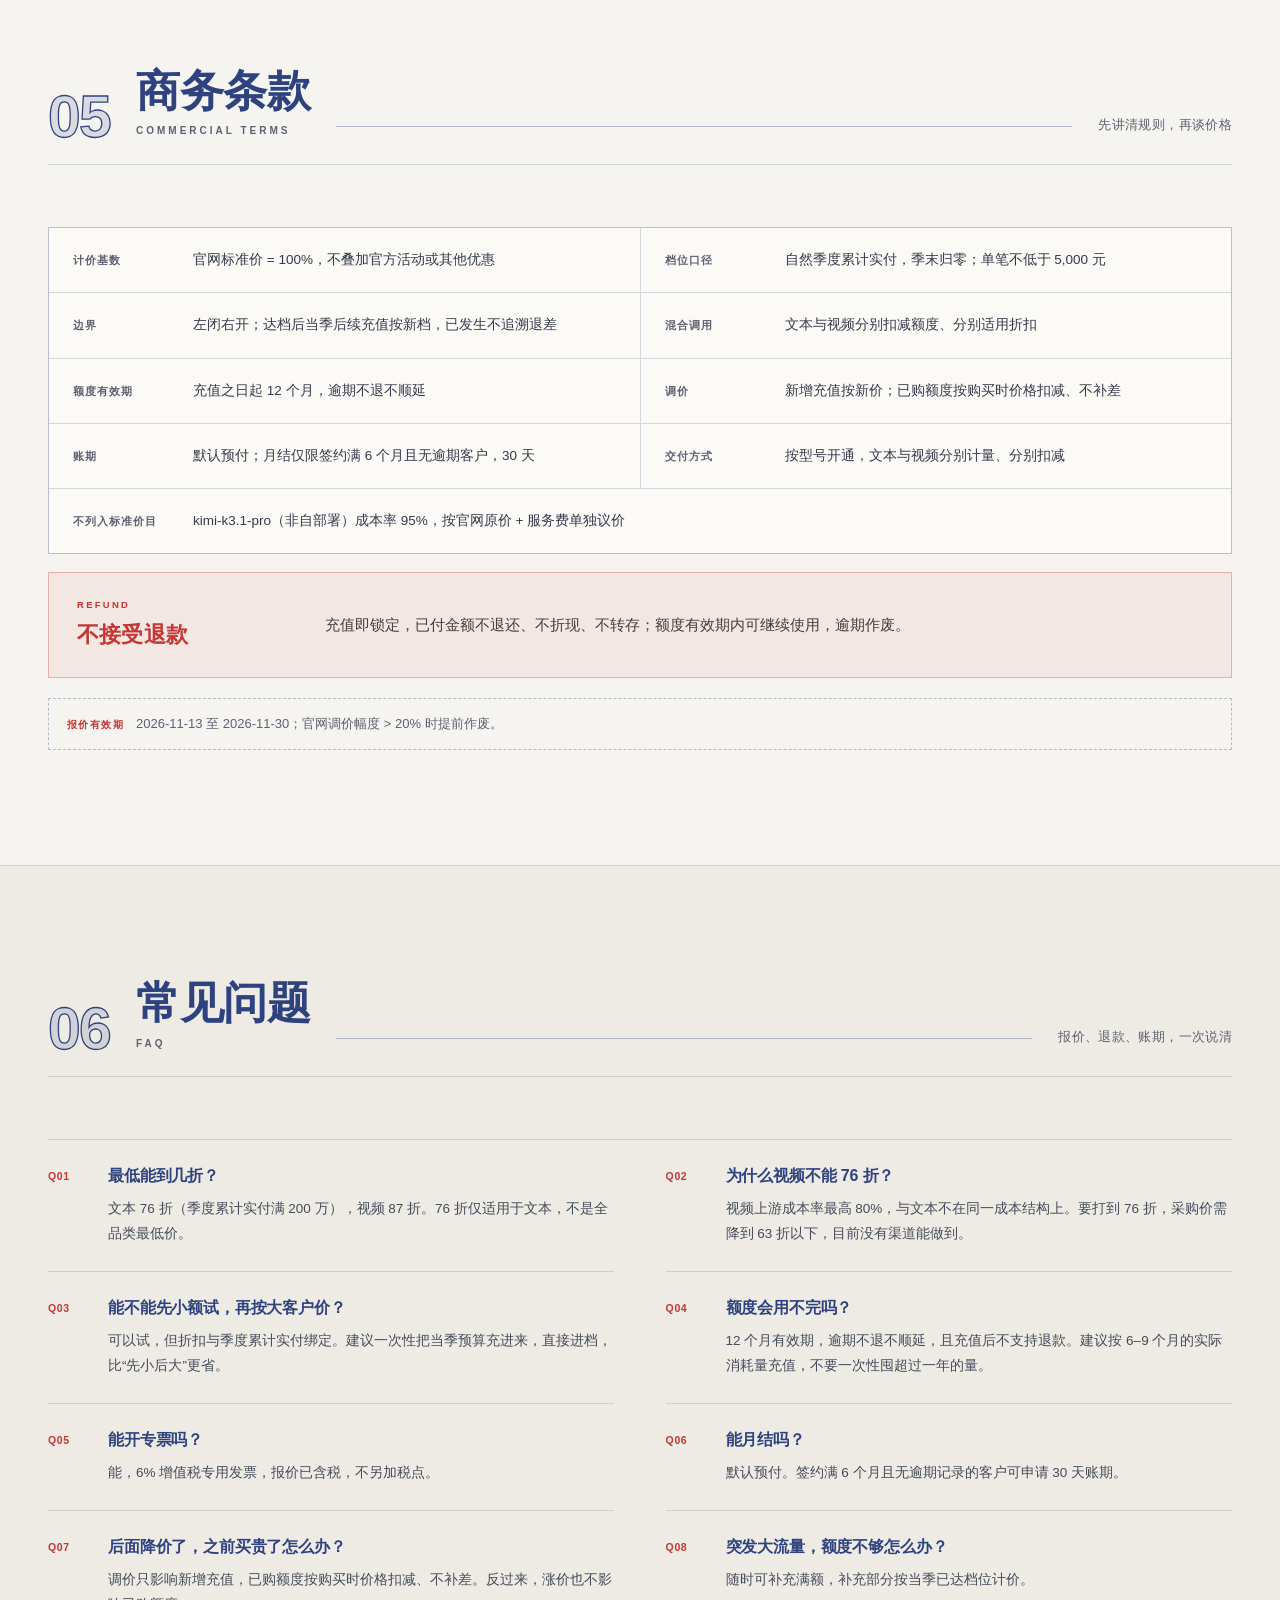
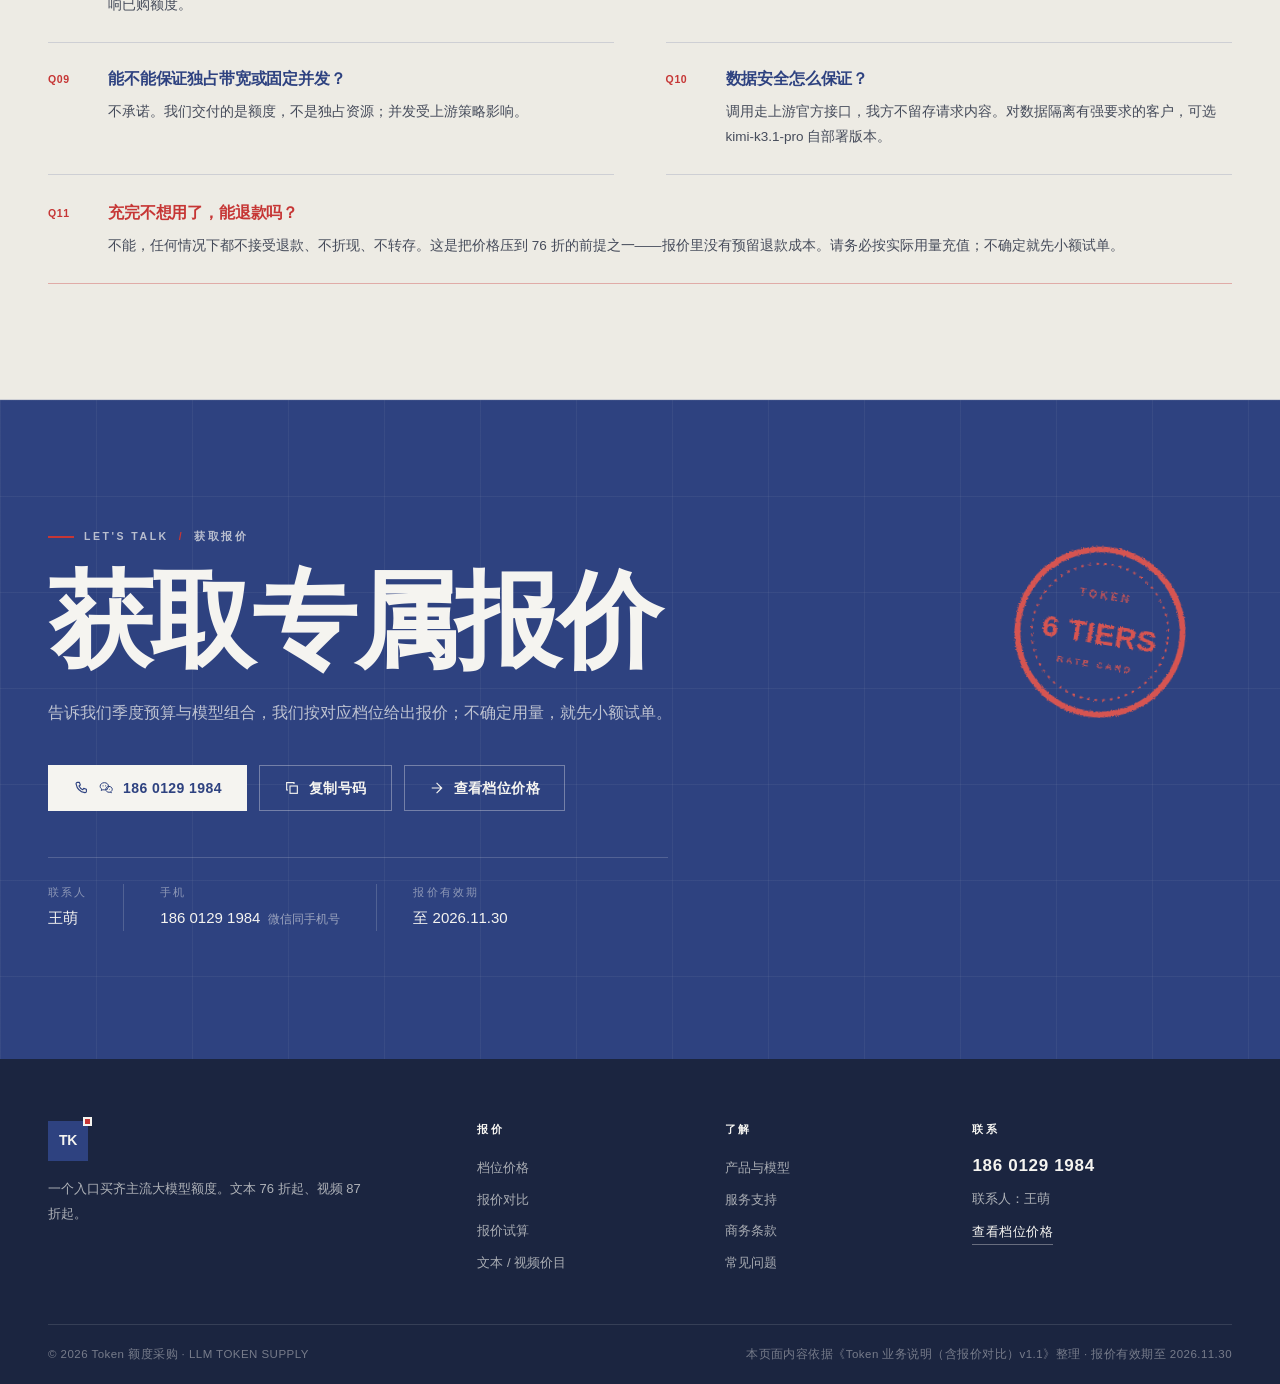
==== commit f757e19c: "DeepSeek 价目拆分为空闲时/高峰时两行，写清时段价差" ====
--- a/token/index.html
+++ b/token/index.html
@@ -20,7 +20,7 @@
   <link rel="canonical" href="https://zhizhuer9110.github.io/game-qa-site/token/">
   <link rel="icon" href="assets/favicon.svg" type="image/svg+xml">
   <script>document.documentElement.classList.add("js");</script>
-  <link rel="stylesheet" href="assets/token.css?v=20261116g">
+  <link rel="stylesheet" href="assets/token.css?v=20261130">
   <script type="application/ld+json">
   {
     "@context": "https://schema.org",
@@ -573,7 +573,8 @@
             <tr><th scope="col">模型</th><th scope="col">官网标准价（100%）</th><th scope="col">T1（95%）</th><th scope="col">T3（88%）</th><th scope="col" class="col-best">T6（76%）</th><th scope="col">T6 降幅</th></tr>
           </thead>
           <tbody>
-            <tr><th scope="row">DeepSeek-Flash</th><td>1.00 / 4.00</td><td>0.95 / 3.80</td><td>0.88 / 3.52</td><td class="col-best">0.76 / 3.04</td><td><span class="cut">24%</span></td></tr>
+            <tr><th scope="row">DeepSeek-Flash<span class="row-tag">空闲时</span></th><td>1.00 / 4.00</td><td>0.95 / 3.80</td><td>0.88 / 3.52</td><td class="col-best">0.76 / 3.04</td><td><span class="cut">24%</span></td></tr>
+            <tr><th scope="row">DeepSeek-Flash<span class="row-tag is-peak">高峰时</span></th><td>2.00 / 8.00</td><td>1.90 / 7.60</td><td>1.76 / 7.04</td><td class="col-best">1.52 / 6.08</td><td><span class="cut">24%</span></td></tr>
             <tr><th scope="row">glm-5.3</th><td>8.00 / 28.00</td><td>7.60 / 26.60</td><td>7.04 / 24.64</td><td class="col-best">6.08 / 21.28</td><td><span class="cut">24%</span></td></tr>
             <tr><th scope="row">glm-5.3-Flash</th><td>0.80 / 2.80</td><td>0.76 / 2.66</td><td>0.704 / 2.464</td><td class="col-best">0.608 / 2.128</td><td><span class="cut">24%</span></td></tr>
             <tr><th scope="row">Kimi K3</th><td>20.00 / 100.00</td><td>19.00 / 95.00</td><td>17.60 / 88.00</td><td class="col-best">15.20 / 76.00</td><td><span class="cut">24%</span></td></tr>
@@ -584,7 +585,7 @@
         </table>
       </div>
       <p class="scroll-hint">左右滑动查看 T1 / T3 / T6 完整价目 <span aria-hidden="true">→</span></p>
-      <p class="table-note reveal">DeepSeek 分空闲 / 高峰两个时段，高峰输入、输出按上表空闲价的 2 倍计；上表展示空闲价。</p>
+      <p class="table-note reveal">DeepSeek 拆成「空闲时 / 高峰时」两行；高峰输入、输出为空闲价的 2 倍。其余型号空闲与高峰同价。</p>
       <p class="table-note reveal">kimi-k3.1-pro（自部署）在 T5 / T6 触底于 10.40 / 54.40，不再随档位下降，这是成本决定的硬底。</p>
 
       <div class="sub-head reveal">
--- a/token/assets/token.css
+++ b/token/assets/token.css
@@ -1399,6 +1399,16 @@
   color: var(--navy);
   letter-spacing: -.01em;
 }
+.price-table tbody th .row-tag {
+  display: block;
+  margin-top: 3px;
+  font-family: var(--font-cn);
+  font-size: 10px;
+  font-weight: 500;
+  letter-spacing: .08em;
+  color: var(--muted);
+}
+.price-table tbody th .row-tag.is-peak { color: var(--red); }
 .price-table tbody tr:last-child th,
 .price-table tbody tr:last-child td { border-bottom: 0; }
 .price-table tbody tr:hover { background: rgba(46, 66, 128, .035); }
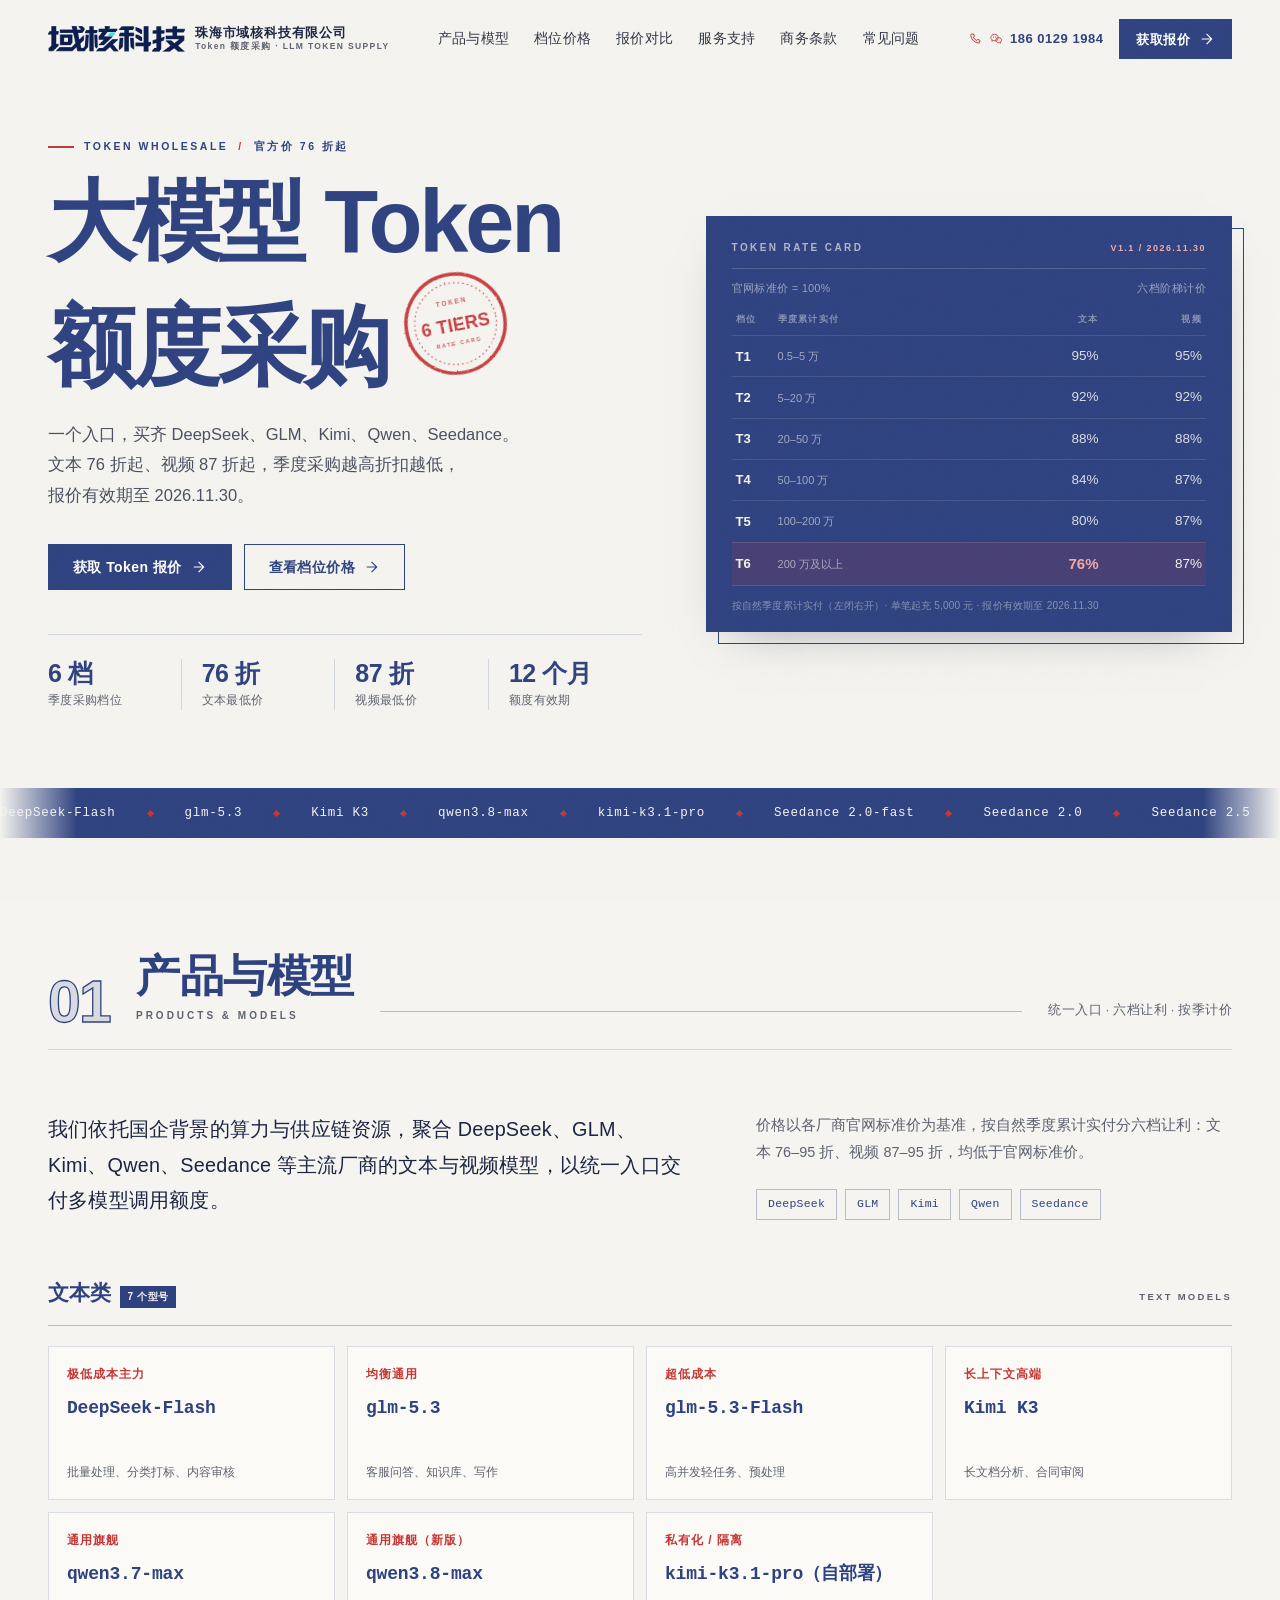
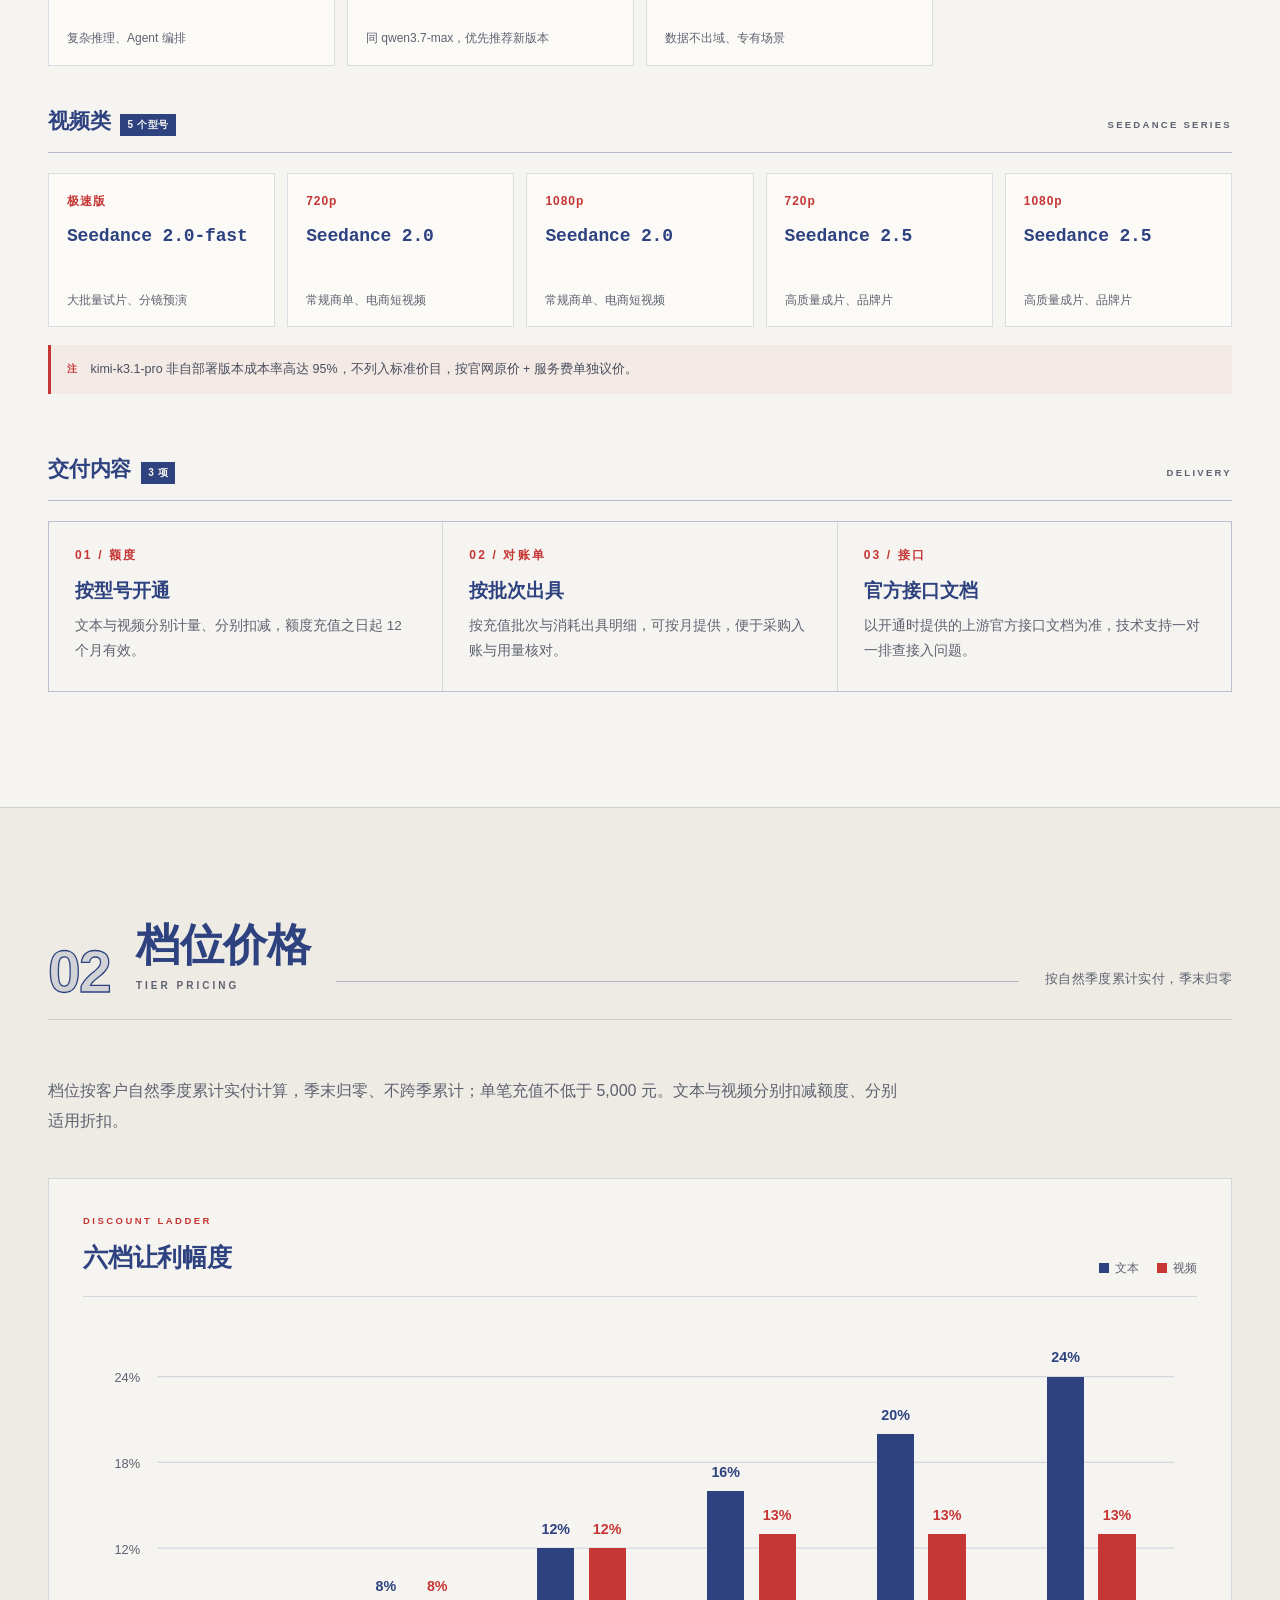
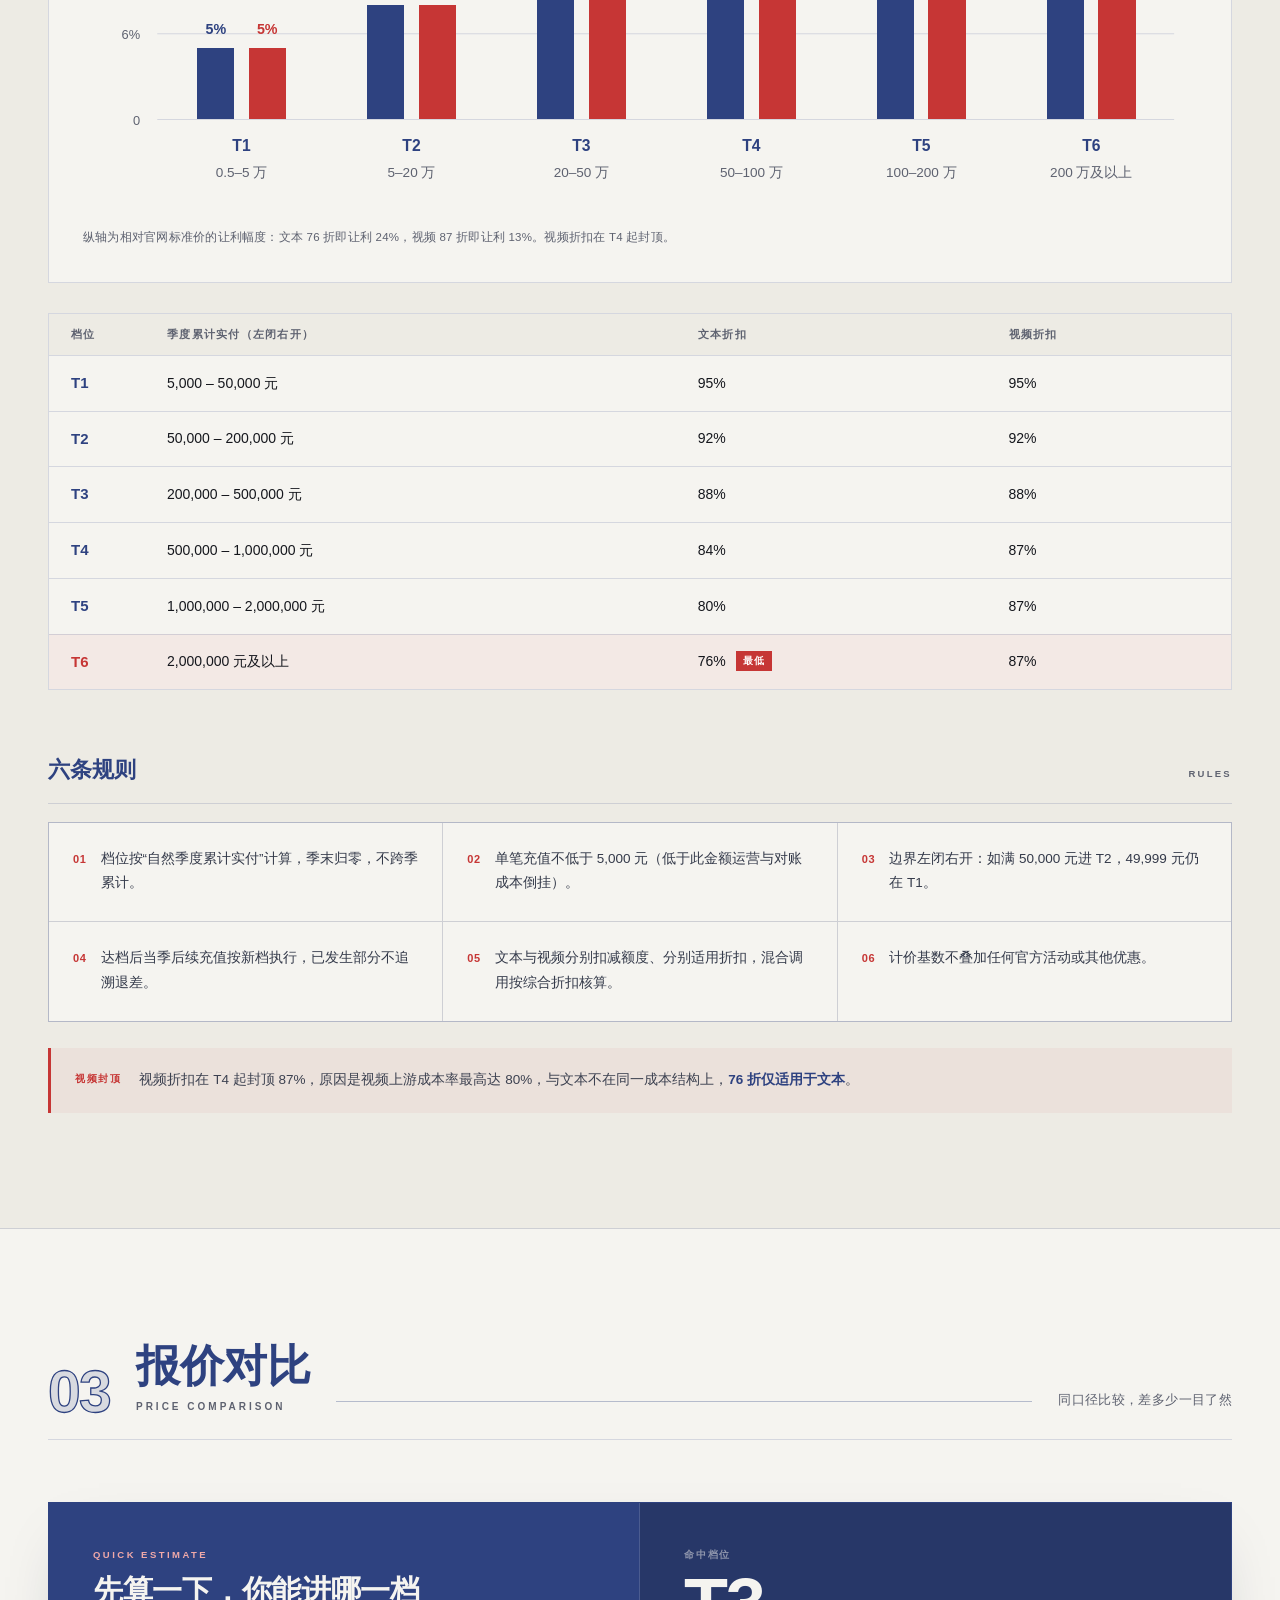
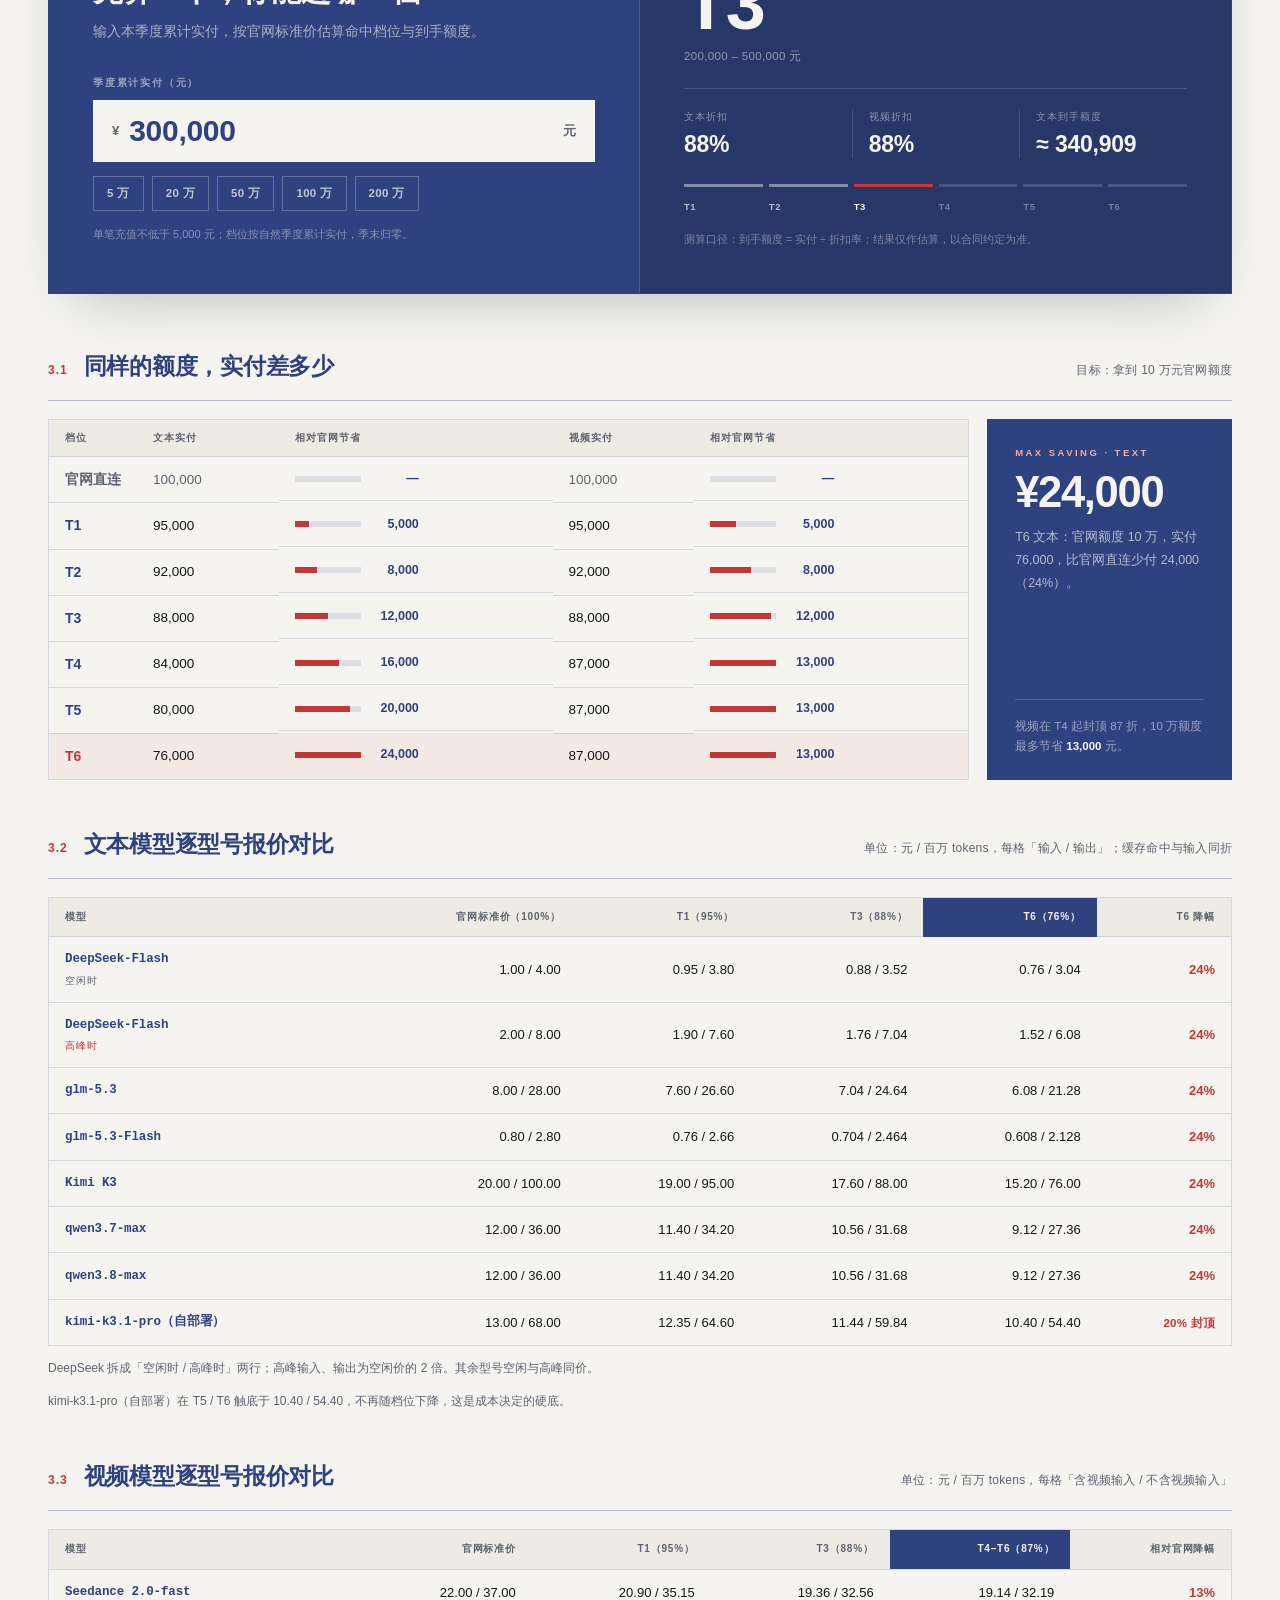
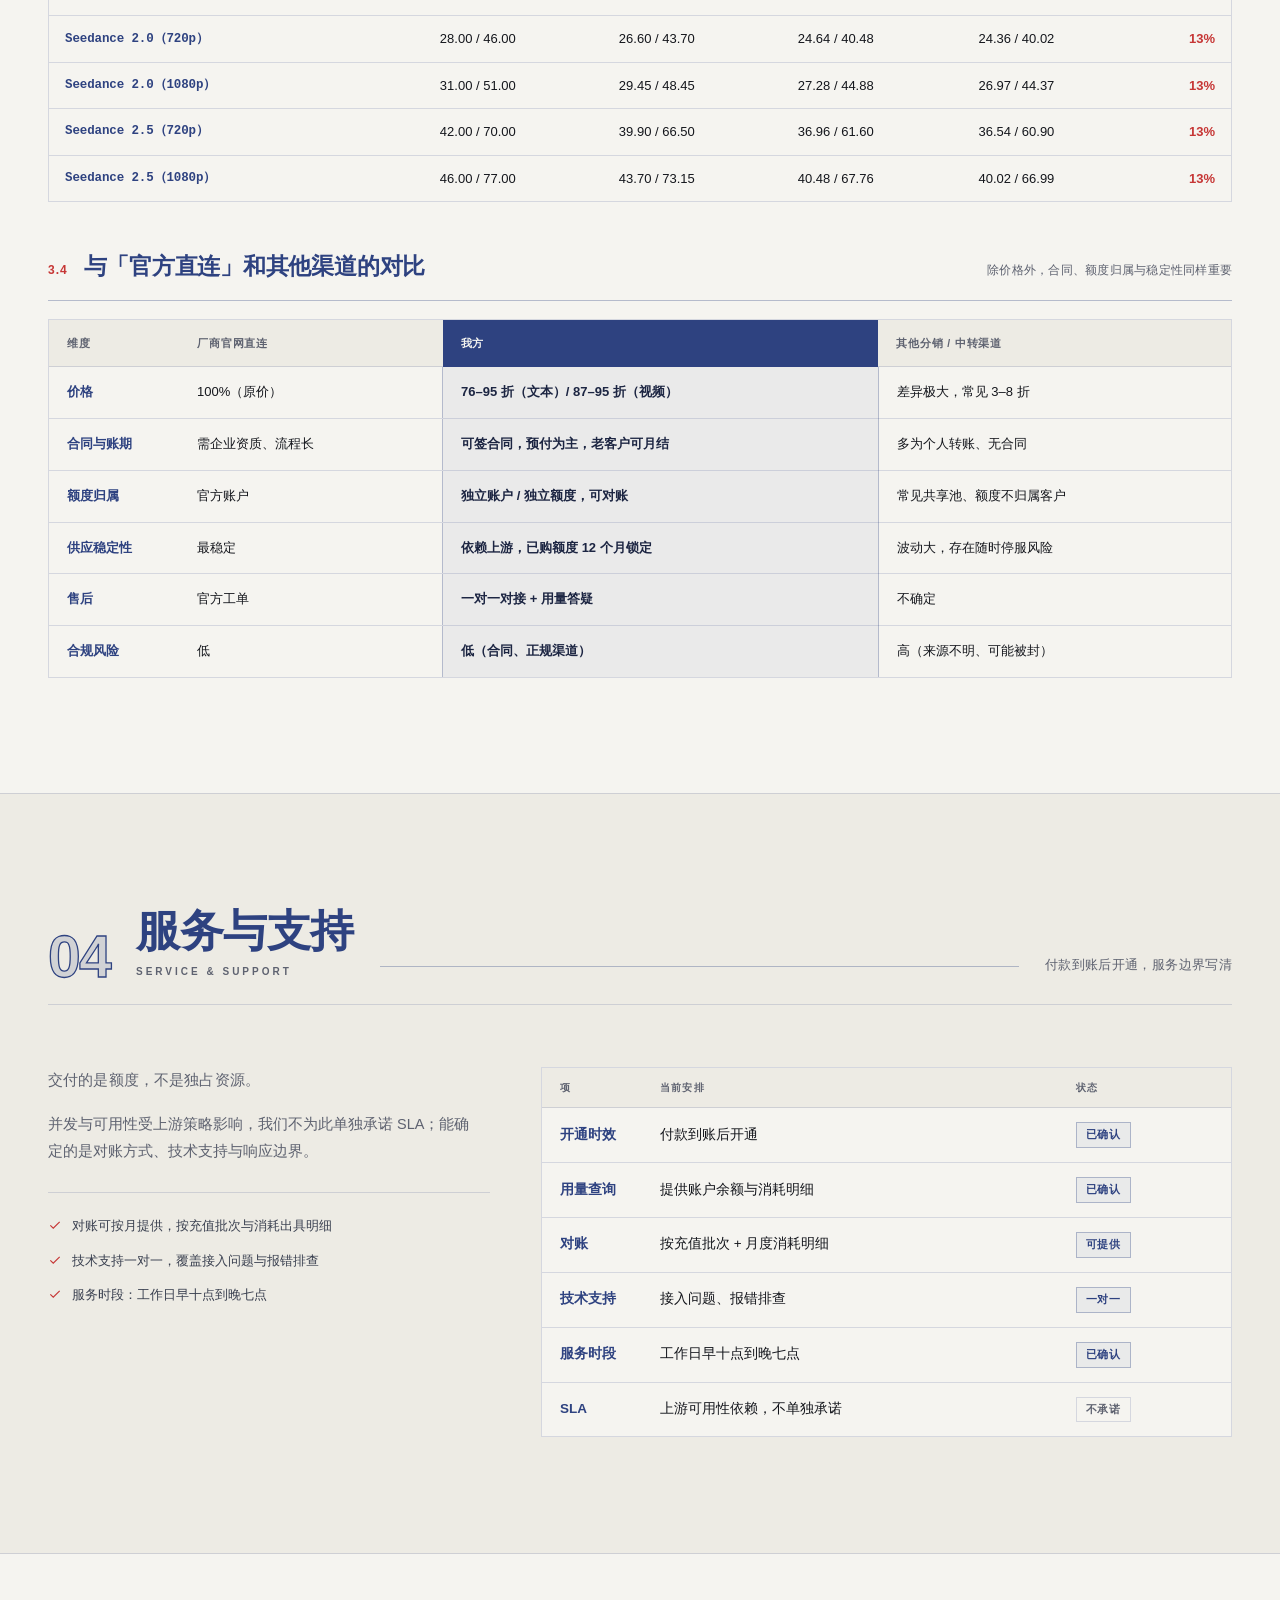
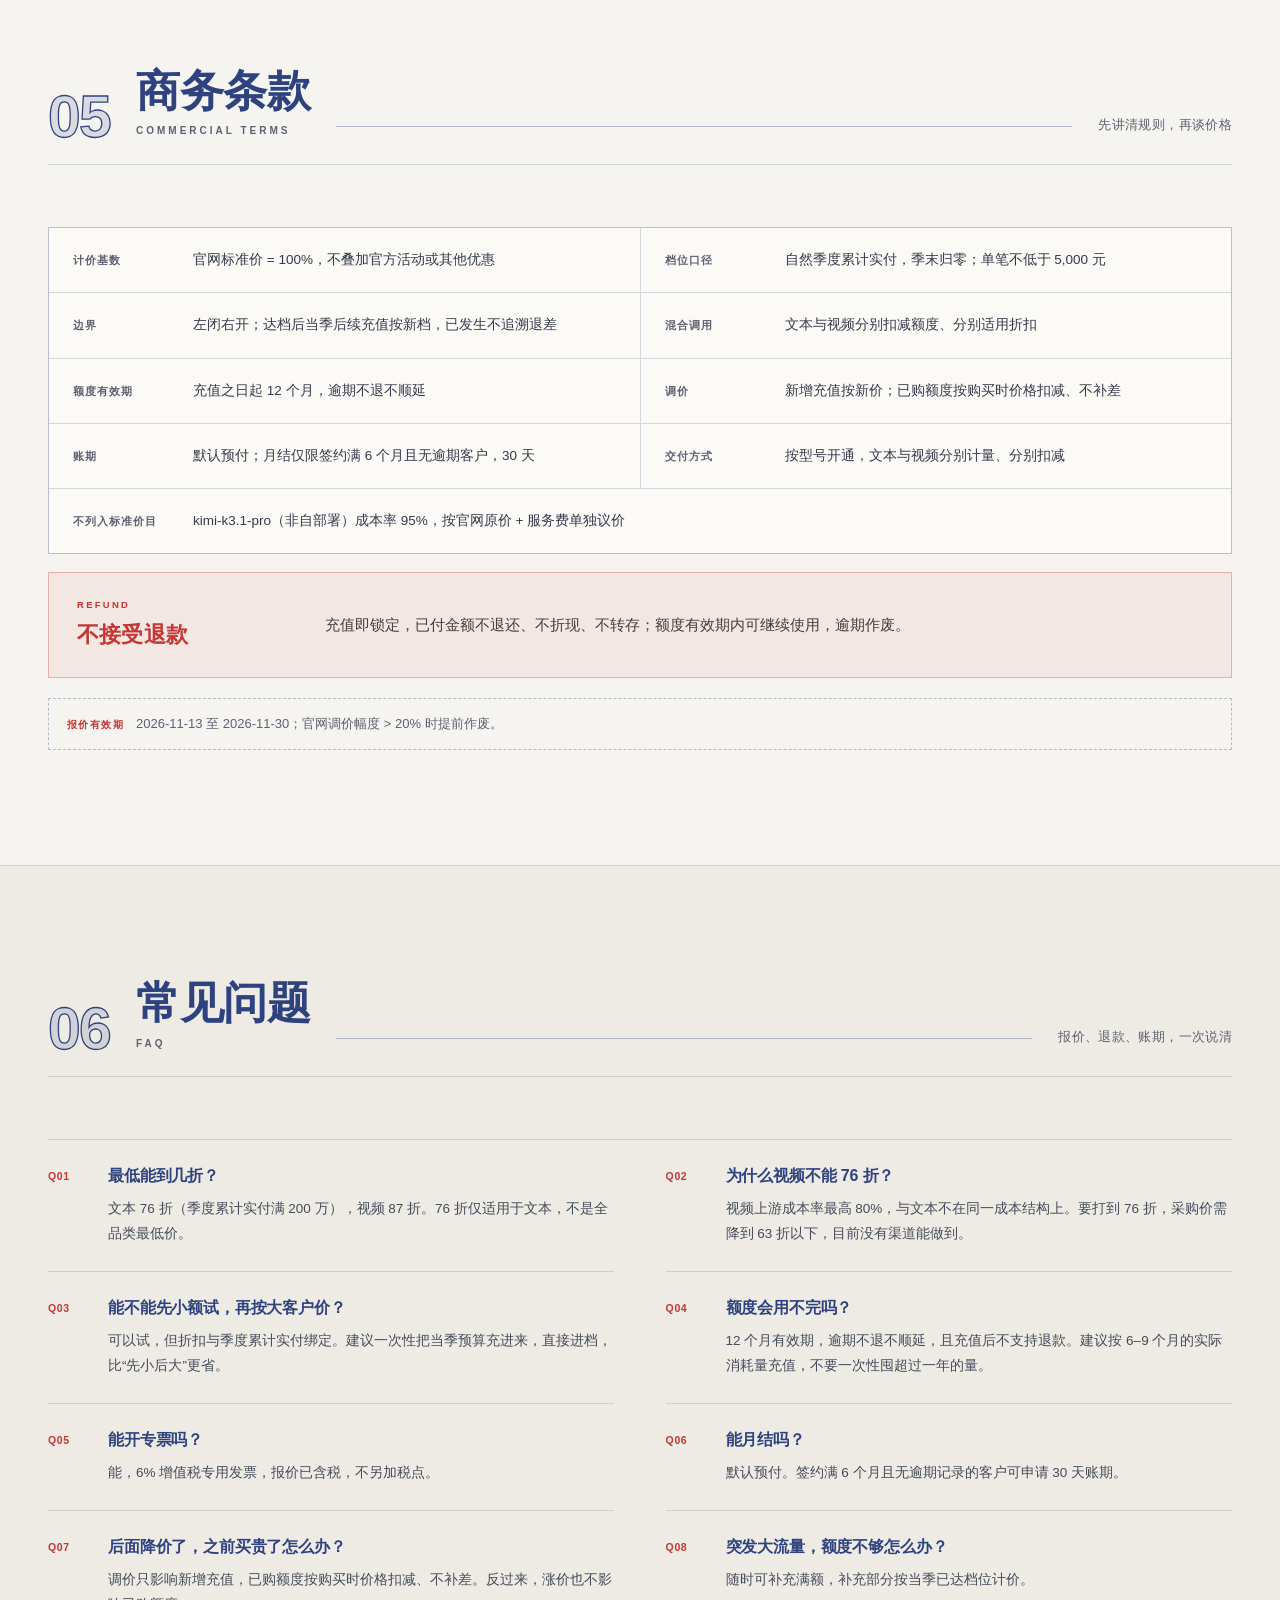
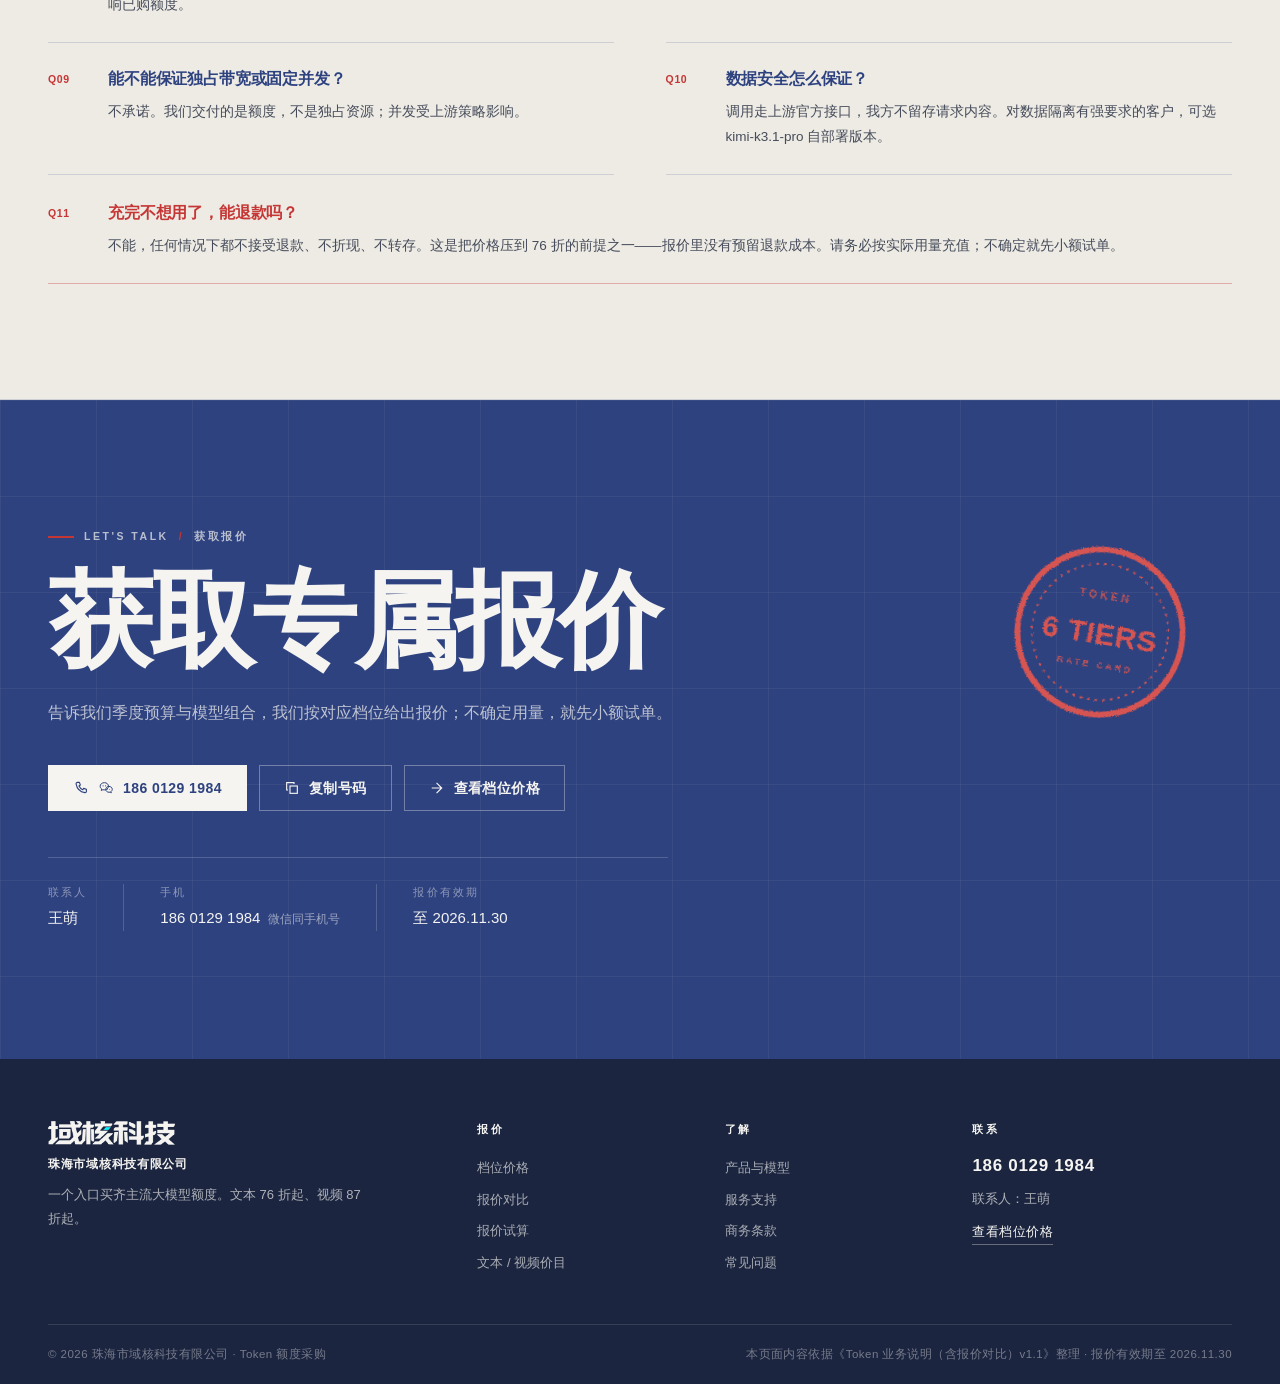
==== commit 251f6742: "Token 页同步域核科技品牌（Logo、公司名、favicon）" ====
--- a/token/index.html
+++ b/token/index.html
@@ -3,24 +3,24 @@
 <head>
   <meta charset="utf-8">
   <meta name="viewport" content="width=device-width, initial-scale=1">
-  <title>大模型 Token 额度采购 · 文本 76 折起 / 视频 87 折起｜报价至 11.30</title>
+  <title>珠海市域核科技有限公司 · 大模型 Token 额度采购｜报价至 11.30</title>
   <meta name="description" content="一个入口买齐 DeepSeek、GLM、Kimi、Qwen、Seedance 的文本与视频 Token 额度。官网标准价 76 折起，季度采购越高折扣越低，付款到账后开通，报价有效期至 2026.11.30。">
   <meta name="theme-color" content="#F5F4F0">
-  <meta property="og:title" content="大模型 Token 额度采购 · 文本 76 折起 / 视频 87 折起 · 报价至 11.30">
+  <meta property="og:title" content="珠海市域核科技有限公司 · 大模型 Token 额度采购">
   <meta property="og:description" content="一个入口买齐 DeepSeek / GLM / Kimi / Qwen / Seedance 的文本与视频额度；文本 76 折起、视频 87 折起，季度采购越高折扣越低；报价有效期至 2026.11.30。">
   <meta property="og:type" content="website">
   <meta property="og:url" content="https://zhizhuer9110.github.io/game-qa-site/token/">
-  <meta property="og:site_name" content="Token 额度采购">
+  <meta property="og:site_name" content="珠海市域核科技有限公司">
   <meta property="og:locale" content="zh_CN">
   <meta property="og:image" content="https://zhizhuer9110.github.io/game-qa-site/token/assets/og-cover.jpg">
   <meta property="og:image:width" content="1200">
   <meta property="og:image:height" content="630">
-  <meta property="og:image:alt" content="大模型 Token 额度采购 · 文本 76 折起，视频 87 折起，报价至 2026.11.30">
+  <meta property="og:image:alt" content="珠海市域核科技有限公司 · 大模型 Token 额度采购 · 文本 76 折起，视频 87 折起">
   <meta name="twitter:card" content="summary_large_image">
   <link rel="canonical" href="https://zhizhuer9110.github.io/game-qa-site/token/">
-  <link rel="icon" href="assets/favicon.svg" type="image/svg+xml">
+  <link rel="icon" href="assets/favicon-yuhe.png" type="image/png">
   <script>document.documentElement.classList.add("js");</script>
-  <link rel="stylesheet" href="assets/token.css?v=20261130">
+  <link rel="stylesheet" href="assets/token.css?v=20261117">
   <script type="application/ld+json">
   {
     "@context": "https://schema.org",
@@ -33,7 +33,7 @@
         "areaServed": "CN",
         "provider": {
           "@type": "Organization",
-          "name": "Token 额度采购",
+          "name": "珠海市域核科技有限公司",
           "telephone": "+86-186-0129-1984"
         }
       },
@@ -97,11 +97,11 @@
 
 <header class="site-header" id="siteHeader">
   <div class="shell header-inner">
-    <a class="brand" href="#top" aria-label="Token 额度 首页">
-      <span class="brand-mark" aria-hidden="true">TK<span class="brand-dot"></span></span>
+    <a class="brand" href="#top" aria-label="珠海市域核科技有限公司 · Token 额度采购首页">
+      <img class="brand-logo" src="assets/logo-yuhe.png" alt="域核科技" width="844" height="160">
       <span class="brand-text">
-        <strong>Token 额度</strong>
-        <em>LLM TOKEN SUPPLY</em>
+        <strong>珠海市域核科技有限公司</strong>
+        <em>Token 额度采购 · LLM TOKEN SUPPLY</em>
       </span>
     </a>
 
@@ -814,7 +814,8 @@
 <footer class="site-footer">
   <div class="shell footer-grid">
     <div class="footer-brand">
-      <span class="brand-mark" aria-hidden="true">TK<span class="brand-dot"></span></span>
+      <img class="footer-logo" src="assets/logo-yuhe-light.png" alt="域核科技" width="844" height="160">
+      <strong class="footer-company">珠海市域核科技有限公司</strong>
       <p>一个入口买齐主流大模型额度。文本 76 折起、视频 87 折起。</p>
     </div>
     <nav class="footer-nav" aria-label="页脚导航">
@@ -839,7 +840,7 @@
     </div>
   </div>
   <div class="shell footer-bottom">
-    <span>© <span id="year">2026</span> Token 额度采购 · LLM TOKEN SUPPLY</span>
+    <span>© <span id="year">2026</span> 珠海市域核科技有限公司 · Token 额度采购</span>
     <span>本页面内容依据《Token 业务说明（含报价对比）v1.1》整理 · 报价有效期至 2026.11.30</span>
   </div>
 </footer>
--- a/token/assets/token.css
+++ b/token/assets/token.css
@@ -2290,3 +2290,29 @@
   .section { padding: 24px 0; }
   .js .reveal { opacity: 1; transform: none; }
 }
+
+/* 域核科技品牌：Logo + 公司全称 */
+.brand { gap: 10px; }
+.brand-logo { height: 26px; width: auto; display: block; flex: none; }
+.brand-text strong { font-size: 13px; letter-spacing: .06em; white-space: nowrap; }
+.brand-text em { letter-spacing: .16em; }
+.footer-logo { height: 24px; width: auto; display: block; }
+.footer-company {
+  display: block;
+  margin-top: 10px;
+  font-size: 12px;
+  font-weight: 600;
+  letter-spacing: .06em;
+  color: var(--paper);
+}
+.footer-brand p { margin-top: 8px; }
+@media (max-width: 760px) {
+  .brand { gap: 8px; }
+  .brand-logo { height: 20px; }
+  .brand-text strong { font-size: 11.5px; letter-spacing: .04em; }
+  .brand-text em { display: none; }
+}
+@media (max-width: 380px) {
+  .brand-logo { height: 18px; }
+  .brand-text strong { font-size: 10.5px; }
+}
